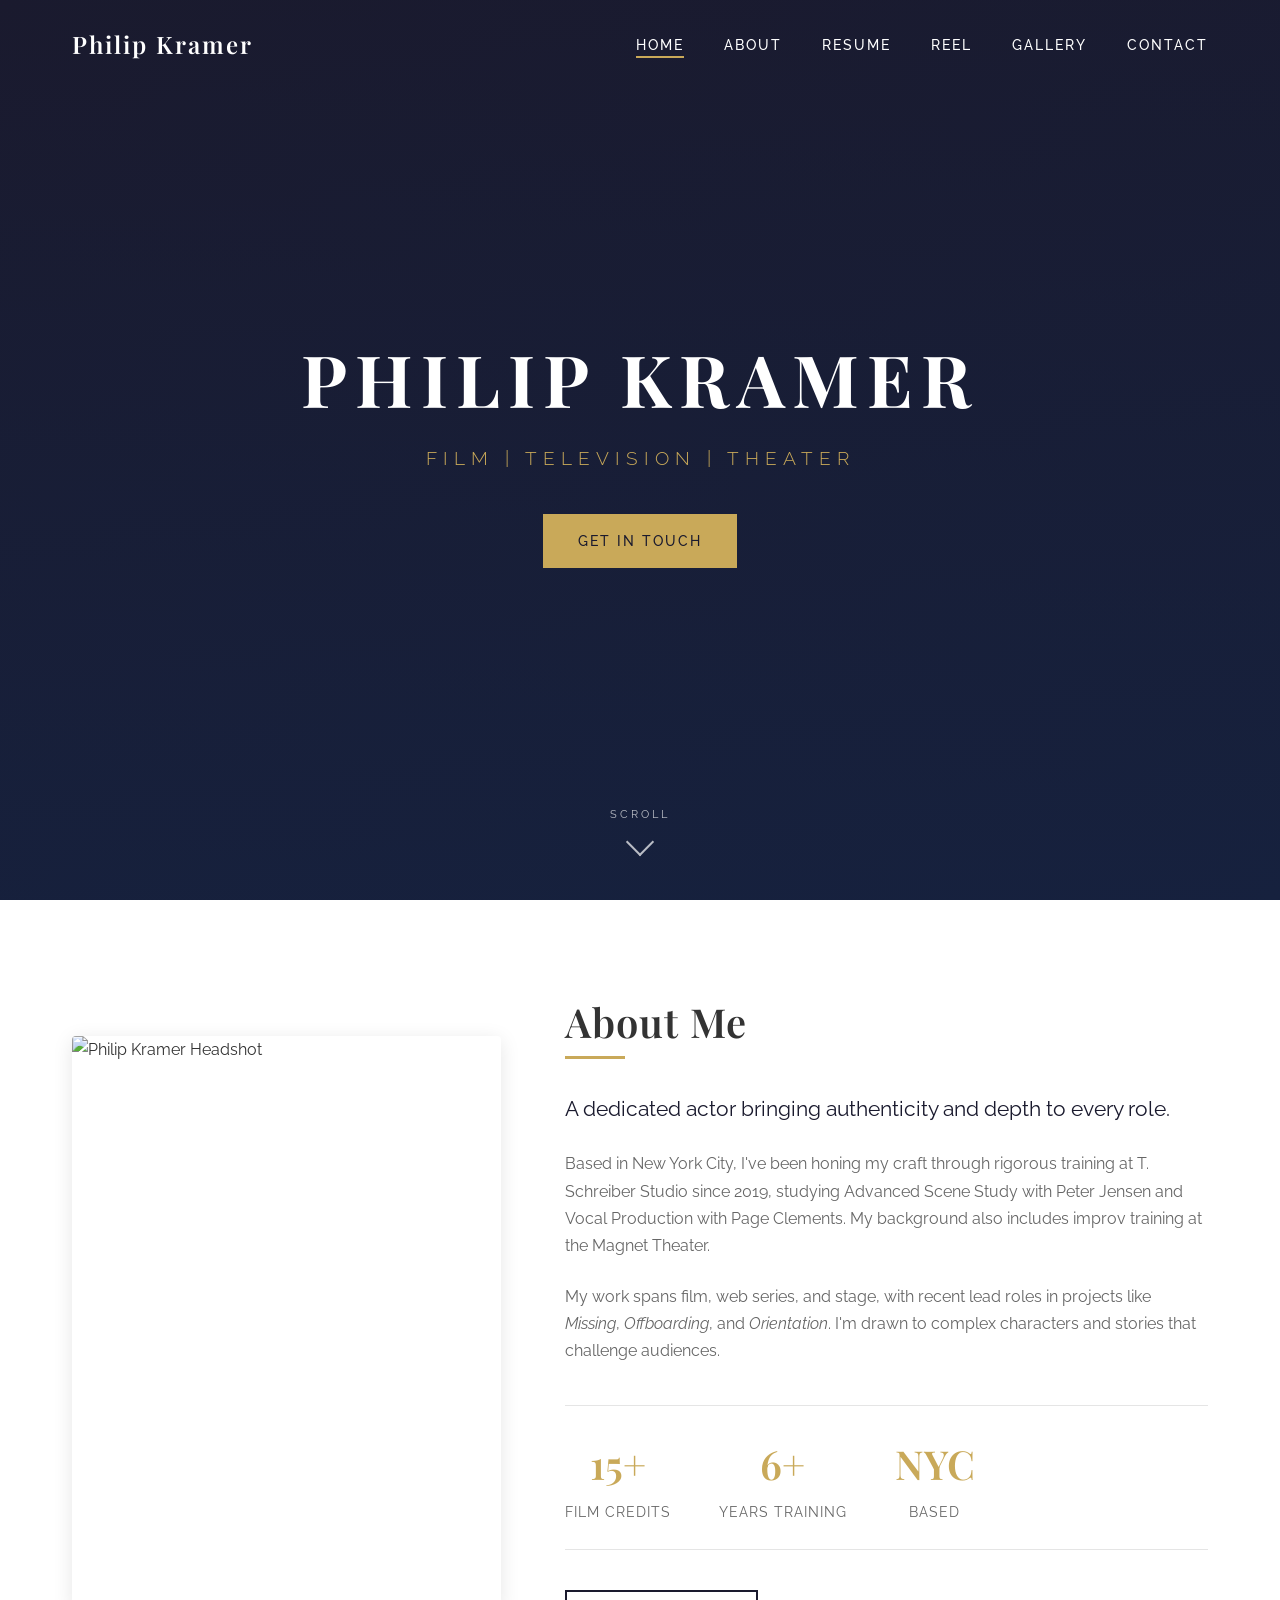
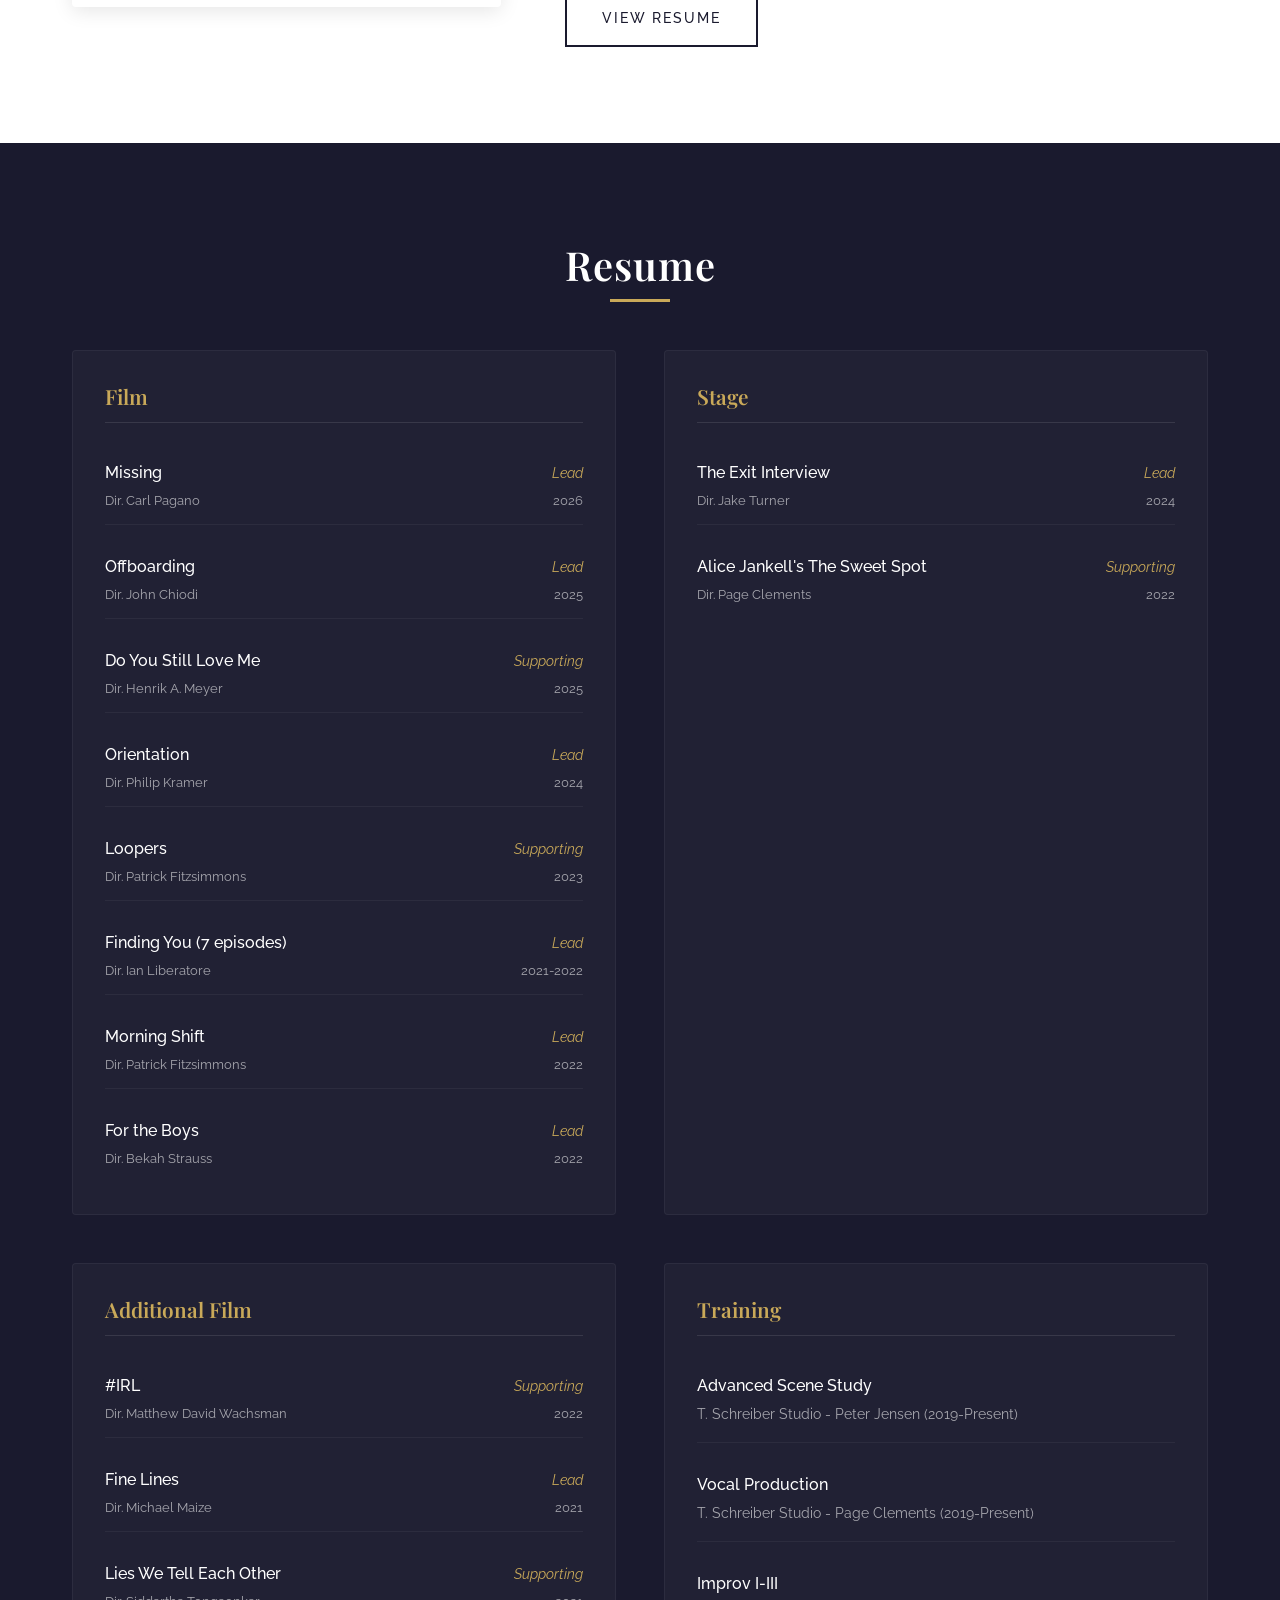
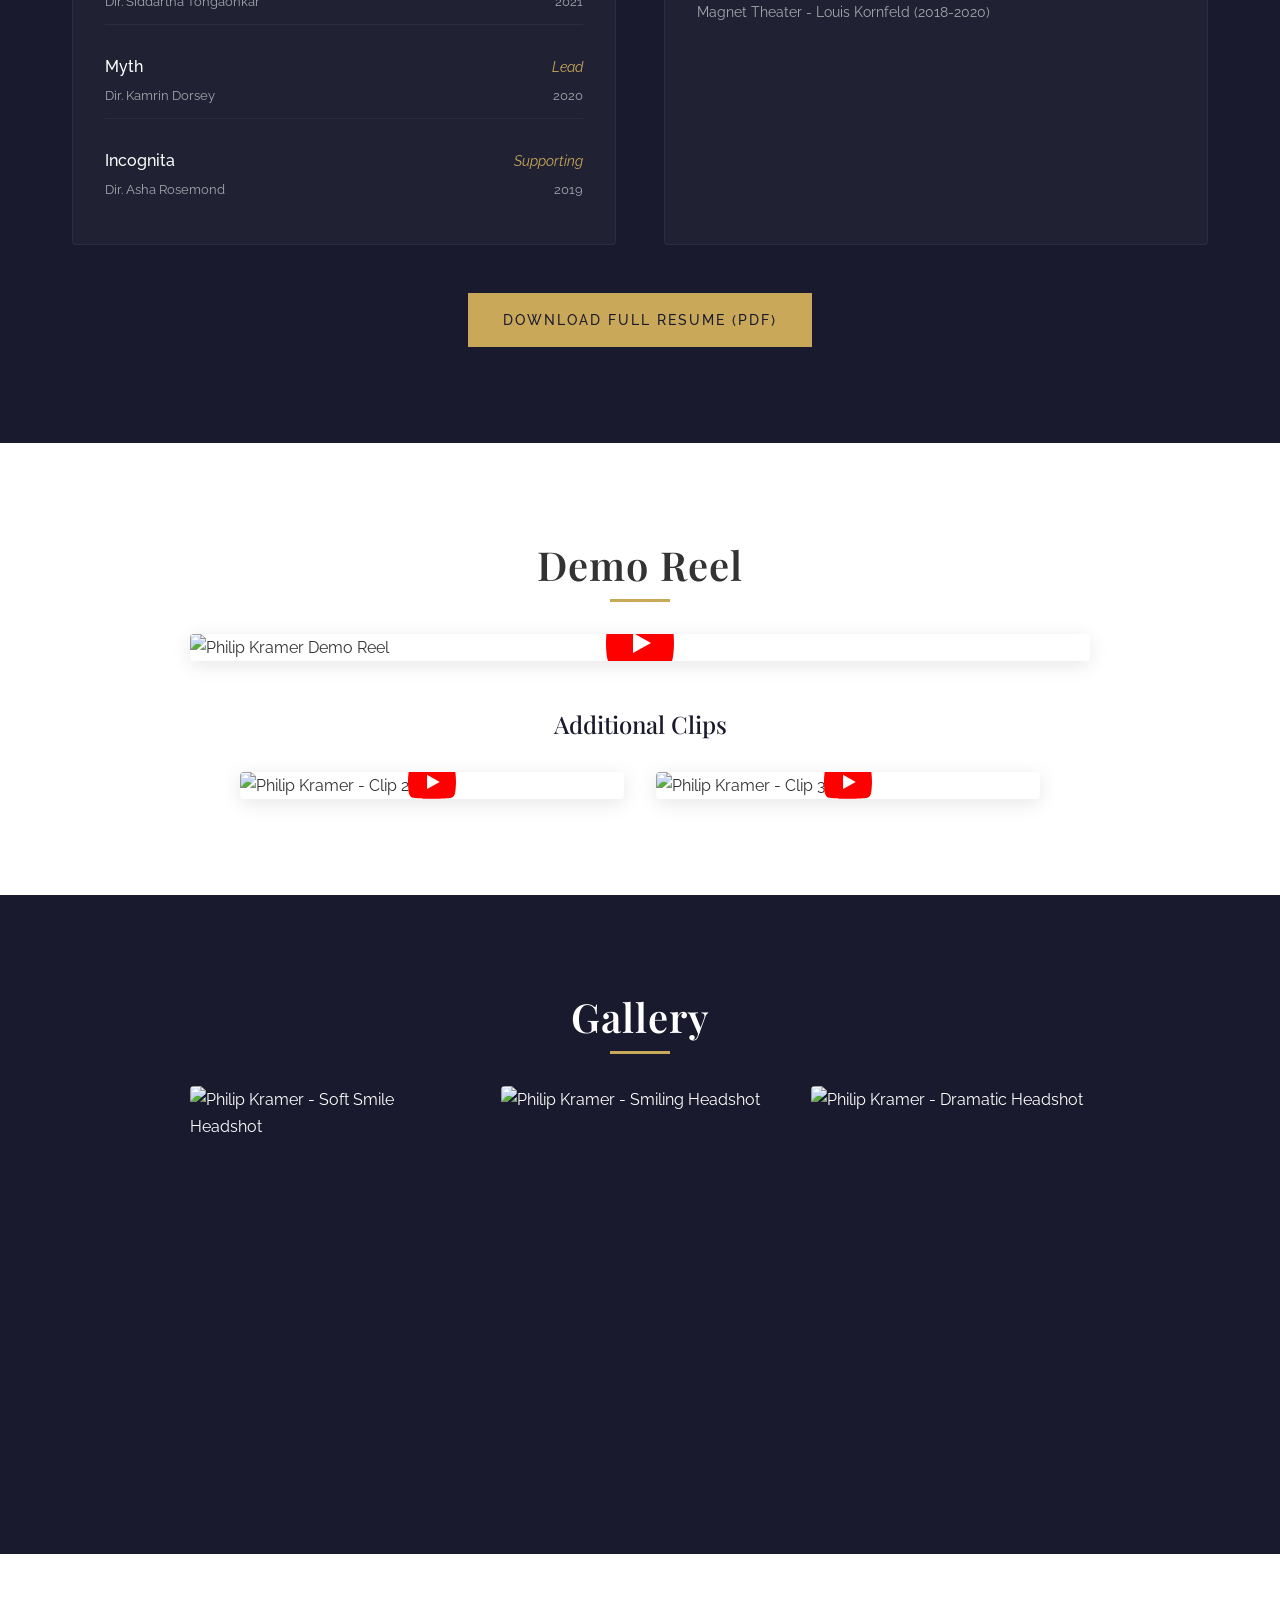
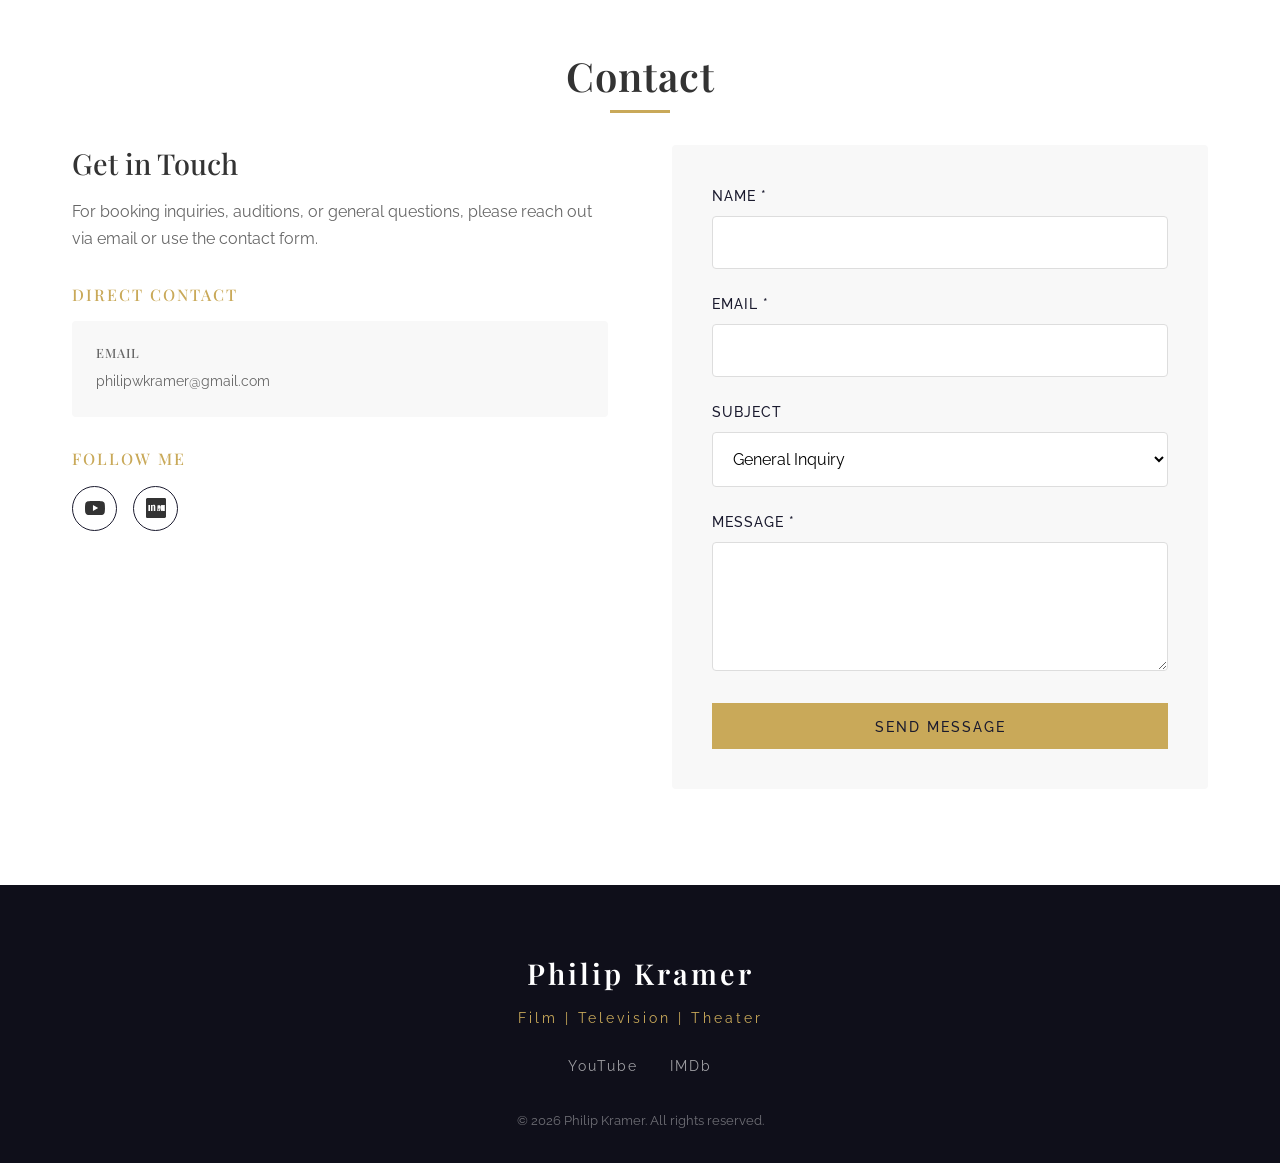
==== index.html @ 58c2b715 "fix: Replace YouTube iframes with clickable thumbnails YouTube embeds don't work when opening HTML f" ====
<!DOCTYPE html>
<html lang="en">
<head>
    <meta charset="UTF-8">
    <meta name="viewport" content="width=device-width, initial-scale=1.0">
    <meta name="description" content="Philip Kramer - NYC-based actor working in film, television, and theater">
    <title>Philip Kramer | Actor</title>
    <link rel="stylesheet" href="css/styles.css">
    <link rel="preconnect" href="https://fonts.googleapis.com">
    <link rel="preconnect" href="https://fonts.gstatic.com" crossorigin>
    <link href="https://fonts.googleapis.com/css2?family=Playfair+Display:wght@400;500;600;700&family=Raleway:wght@300;400;500;600&display=swap" rel="stylesheet">
</head>
<body>
    <!-- Navigation -->
    <nav class="navbar" id="navbar">
        <div class="nav-container">
            <a href="#home" class="nav-logo">Philip Kramer</a>
            <button class="nav-toggle" id="nav-toggle" aria-label="Toggle navigation">
                <span class="hamburger"></span>
            </button>
            <ul class="nav-menu" id="nav-menu">
                <li class="nav-item"><a href="#home" class="nav-link">Home</a></li>
                <li class="nav-item"><a href="#about" class="nav-link">About</a></li>
                <li class="nav-item"><a href="#resume" class="nav-link">Resume</a></li>
                <li class="nav-item"><a href="#reel" class="nav-link">Reel</a></li>
                <li class="nav-item"><a href="#gallery" class="nav-link">Gallery</a></li>
                <li class="nav-item"><a href="#contact" class="nav-link">Contact</a></li>
            </ul>
        </div>
    </nav>

    <!-- Hero Section -->
    <section id="home" class="hero">
        <div class="hero-overlay"></div>
        <div class="hero-content">
            <h1 class="hero-title">Philip Kramer</h1>
            <p class="hero-subtitle">Film | Television | Theater</p>
            <a href="#contact" class="btn btn-primary">Get in Touch</a>
        </div>
        <div class="scroll-indicator">
            <span>Scroll</span>
            <div class="scroll-arrow"></div>
        </div>
    </section>

    <!-- About Section -->
    <section id="about" class="about section">
        <div class="container">
            <div class="about-content">
                <div class="about-image">
                    <img src="images/headshot-primary.jpg" alt="Philip Kramer Headshot" class="headshot-img">
                </div>
                <div class="about-text">
                    <h2 class="section-title">About Me</h2>
                    <div class="title-underline"></div>
                    <p class="lead">A dedicated actor bringing authenticity and depth to every role.</p>
                    <p>Based in New York City, I've been honing my craft through rigorous training at T. Schreiber Studio since 2019, studying Advanced Scene Study with Peter Jensen and Vocal Production with Page Clements. My background also includes improv training at the Magnet Theater.</p>
                    <p>My work spans film, web series, and stage, with recent lead roles in projects like <em>Missing</em>, <em>Offboarding</em>, and <em>Orientation</em>. I'm drawn to complex characters and stories that challenge audiences.</p>
                    <div class="about-stats">
                        <div class="stat">
                            <span class="stat-number">15+</span>
                            <span class="stat-label">Film Credits</span>
                        </div>
                        <div class="stat">
                            <span class="stat-number">6+</span>
                            <span class="stat-label">Years Training</span>
                        </div>
                        <div class="stat">
                            <span class="stat-number">NYC</span>
                            <span class="stat-label">Based</span>
                        </div>
                    </div>
                    <a href="#resume" class="btn btn-secondary">View Resume</a>
                </div>
            </div>
        </div>
    </section>

    <!-- Resume Section -->
    <section id="resume" class="resume section section-dark">
        <div class="container">
            <h2 class="section-title text-center">Resume</h2>
            <div class="title-underline center"></div>

            <div class="resume-grid">
                <!-- Film Credits -->
                <div class="resume-category">
                    <h3 class="category-title">Film</h3>
                    <div class="credits-list">
                        <div class="credit-item">
                            <div class="credit-main">
                                <span class="credit-title">Missing</span>
                                <span class="credit-role">Lead</span>
                            </div>
                            <div class="credit-details">
                                <span class="credit-director">Dir. Carl Pagano</span>
                                <span class="credit-production">2026</span>
                            </div>
                        </div>
                        <div class="credit-item">
                            <div class="credit-main">
                                <span class="credit-title">Offboarding</span>
                                <span class="credit-role">Lead</span>
                            </div>
                            <div class="credit-details">
                                <span class="credit-director">Dir. John Chiodi</span>
                                <span class="credit-production">2025</span>
                            </div>
                        </div>
                        <div class="credit-item">
                            <div class="credit-main">
                                <span class="credit-title">Do You Still Love Me</span>
                                <span class="credit-role">Supporting</span>
                            </div>
                            <div class="credit-details">
                                <span class="credit-director">Dir. Henrik A. Meyer</span>
                                <span class="credit-production">2025</span>
                            </div>
                        </div>
                        <div class="credit-item">
                            <div class="credit-main">
                                <span class="credit-title">Orientation</span>
                                <span class="credit-role">Lead</span>
                            </div>
                            <div class="credit-details">
                                <span class="credit-director">Dir. Philip Kramer</span>
                                <span class="credit-production">2024</span>
                            </div>
                        </div>
                        <div class="credit-item">
                            <div class="credit-main">
                                <span class="credit-title">Loopers</span>
                                <span class="credit-role">Supporting</span>
                            </div>
                            <div class="credit-details">
                                <span class="credit-director">Dir. Patrick Fitzsimmons</span>
                                <span class="credit-production">2023</span>
                            </div>
                        </div>
                        <div class="credit-item">
                            <div class="credit-main">
                                <span class="credit-title">Finding You (7 episodes)</span>
                                <span class="credit-role">Lead</span>
                            </div>
                            <div class="credit-details">
                                <span class="credit-director">Dir. Ian Liberatore</span>
                                <span class="credit-production">2021-2022</span>
                            </div>
                        </div>
                        <div class="credit-item">
                            <div class="credit-main">
                                <span class="credit-title">Morning Shift</span>
                                <span class="credit-role">Lead</span>
                            </div>
                            <div class="credit-details">
                                <span class="credit-director">Dir. Patrick Fitzsimmons</span>
                                <span class="credit-production">2022</span>
                            </div>
                        </div>
                        <div class="credit-item">
                            <div class="credit-main">
                                <span class="credit-title">For the Boys</span>
                                <span class="credit-role">Lead</span>
                            </div>
                            <div class="credit-details">
                                <span class="credit-director">Dir. Bekah Strauss</span>
                                <span class="credit-production">2022</span>
                            </div>
                        </div>
                    </div>
                </div>

                <!-- Stage Credits -->
                <div class="resume-category">
                    <h3 class="category-title">Stage</h3>
                    <div class="credits-list">
                        <div class="credit-item">
                            <div class="credit-main">
                                <span class="credit-title">The Exit Interview</span>
                                <span class="credit-role">Lead</span>
                            </div>
                            <div class="credit-details">
                                <span class="credit-director">Dir. Jake Turner</span>
                                <span class="credit-production">2024</span>
                            </div>
                        </div>
                        <div class="credit-item">
                            <div class="credit-main">
                                <span class="credit-title">Alice Jankell's The Sweet Spot</span>
                                <span class="credit-role">Supporting</span>
                            </div>
                            <div class="credit-details">
                                <span class="credit-director">Dir. Page Clements</span>
                                <span class="credit-production">2022</span>
                            </div>
                        </div>
                    </div>
                </div>

                <!-- Additional Film Credits -->
                <div class="resume-category">
                    <h3 class="category-title">Additional Film</h3>
                    <div class="credits-list">
                        <div class="credit-item">
                            <div class="credit-main">
                                <span class="credit-title">#IRL</span>
                                <span class="credit-role">Supporting</span>
                            </div>
                            <div class="credit-details">
                                <span class="credit-director">Dir. Matthew David Wachsman</span>
                                <span class="credit-production">2022</span>
                            </div>
                        </div>
                        <div class="credit-item">
                            <div class="credit-main">
                                <span class="credit-title">Fine Lines</span>
                                <span class="credit-role">Lead</span>
                            </div>
                            <div class="credit-details">
                                <span class="credit-director">Dir. Michael Maize</span>
                                <span class="credit-production">2021</span>
                            </div>
                        </div>
                        <div class="credit-item">
                            <div class="credit-main">
                                <span class="credit-title">Lies We Tell Each Other</span>
                                <span class="credit-role">Supporting</span>
                            </div>
                            <div class="credit-details">
                                <span class="credit-director">Dir. Siddartha Tongaonkar</span>
                                <span class="credit-production">2021</span>
                            </div>
                        </div>
                        <div class="credit-item">
                            <div class="credit-main">
                                <span class="credit-title">Myth</span>
                                <span class="credit-role">Lead</span>
                            </div>
                            <div class="credit-details">
                                <span class="credit-director">Dir. Kamrin Dorsey</span>
                                <span class="credit-production">2020</span>
                            </div>
                        </div>
                        <div class="credit-item">
                            <div class="credit-main">
                                <span class="credit-title">Incognita</span>
                                <span class="credit-role">Supporting</span>
                            </div>
                            <div class="credit-details">
                                <span class="credit-director">Dir. Asha Rosemond</span>
                                <span class="credit-production">2019</span>
                            </div>
                        </div>
                    </div>
                </div>

                <!-- Training -->
                <div class="resume-category">
                    <h3 class="category-title">Training</h3>
                    <div class="credits-list training-list">
                        <div class="credit-item">
                            <div class="credit-main">
                                <span class="credit-title">Advanced Scene Study</span>
                                <span class="credit-role">T. Schreiber Studio - Peter Jensen (2019-Present)</span>
                            </div>
                        </div>
                        <div class="credit-item">
                            <div class="credit-main">
                                <span class="credit-title">Vocal Production</span>
                                <span class="credit-role">T. Schreiber Studio - Page Clements (2019-Present)</span>
                            </div>
                        </div>
                        <div class="credit-item">
                            <div class="credit-main">
                                <span class="credit-title">Improv I-III</span>
                                <span class="credit-role">Magnet Theater - Louis Kornfeld (2018-2020)</span>
                            </div>
                        </div>
                    </div>
                </div>
            </div>

            <div class="resume-download">
                <a href="#" class="btn btn-primary">Download Full Resume (PDF)</a>
            </div>
        </div>
    </section>

    <!-- Demo Reel Section -->
    <section id="reel" class="reel section">
        <div class="container">
            <h2 class="section-title text-center">Demo Reel</h2>
            <div class="title-underline center"></div>

            <div class="reel-container">
                <a href="https://www.youtube.com/watch?v=mgJpOWT5vLQ" target="_blank" class="video-thumbnail-link">
                    <div class="video-thumbnail">
                        <img src="https://img.youtube.com/vi/mgJpOWT5vLQ/maxresdefault.jpg" alt="Philip Kramer Demo Reel">
                        <div class="play-button-overlay">
                            <svg viewBox="0 0 68 48" width="68" height="48">
                                <path class="play-bg" d="M66.52,7.74c-0.78-2.93-2.49-5.41-5.42-6.19C55.79,.13,34,0,34,0S12.21,.13,6.9,1.55 C3.97,2.33,2.27,4.81,1.48,7.74C0.06,13.05,0,24,0,24s0.06,10.95,1.48,16.26c0.78,2.93,2.49,5.41,5.42,6.19 C12.21,47.87,34,48,34,48s21.79-0.13,27.1-1.55c2.93-0.78,4.64-3.26,5.42-6.19C67.94,34.95,68,24,68,24S67.94,13.05,66.52,7.74z" fill="#f00"></path>
                                <path d="M 45,24 27,14 27,34" fill="#fff"></path>
                            </svg>
                        </div>
                    </div>
                </a>
            </div>

            <div class="additional-reels">
                <h3>Additional Clips</h3>
                <div class="clips-grid">
                    <div class="clip-card">
                        <a href="https://www.youtube.com/watch?v=fMWf0MxRZk8" target="_blank" class="video-thumbnail-link">
                            <div class="video-thumbnail-small">
                                <img src="https://img.youtube.com/vi/fMWf0MxRZk8/hqdefault.jpg" alt="Philip Kramer - Clip 2">
                                <div class="play-button-overlay small">
                                    <svg viewBox="0 0 68 48" width="48" height="34">
                                        <path class="play-bg" d="M66.52,7.74c-0.78-2.93-2.49-5.41-5.42-6.19C55.79,.13,34,0,34,0S12.21,.13,6.9,1.55 C3.97,2.33,2.27,4.81,1.48,7.74C0.06,13.05,0,24,0,24s0.06,10.95,1.48,16.26c0.78,2.93,2.49,5.41,5.42,6.19 C12.21,47.87,34,48,34,48s21.79-0.13,27.1-1.55c2.93-0.78,4.64-3.26,5.42-6.19C67.94,34.95,68,24,68,24S67.94,13.05,66.52,7.74z" fill="#f00"></path>
                                        <path d="M 45,24 27,14 27,34" fill="#fff"></path>
                                    </svg>
                                </div>
                            </div>
                        </a>
                    </div>
                    <div class="clip-card">
                        <a href="https://www.youtube.com/watch?v=Ke3KEyxDOPQ" target="_blank" class="video-thumbnail-link">
                            <div class="video-thumbnail-small">
                                <img src="https://img.youtube.com/vi/Ke3KEyxDOPQ/hqdefault.jpg" alt="Philip Kramer - Clip 3">
                                <div class="play-button-overlay small">
                                    <svg viewBox="0 0 68 48" width="48" height="34">
                                        <path class="play-bg" d="M66.52,7.74c-0.78-2.93-2.49-5.41-5.42-6.19C55.79,.13,34,0,34,0S12.21,.13,6.9,1.55 C3.97,2.33,2.27,4.81,1.48,7.74C0.06,13.05,0,24,0,24s0.06,10.95,1.48,16.26c0.78,2.93,2.49,5.41,5.42,6.19 C12.21,47.87,34,48,34,48s21.79-0.13,27.1-1.55c2.93-0.78,4.64-3.26,5.42-6.19C67.94,34.95,68,24,68,24S67.94,13.05,66.52,7.74z" fill="#f00"></path>
                                        <path d="M 45,24 27,14 27,34" fill="#fff"></path>
                                    </svg>
                                </div>
                            </div>
                        </a>
                    </div>
                </div>
            </div>
        </div>
    </section>

    <!-- Gallery Section -->
    <section id="gallery" class="gallery section section-dark">
        <div class="container">
            <h2 class="section-title text-center">Gallery</h2>
            <div class="title-underline center"></div>

            <div class="gallery-grid headshots-only">
                <div class="gallery-item" data-category="headshots">
                    <img src="images/headshot-primary.jpg" alt="Philip Kramer - Soft Smile Headshot" class="gallery-img">
                </div>
                <div class="gallery-item" data-category="headshots">
                    <img src="images/headshot-smile.jpg" alt="Philip Kramer - Smiling Headshot" class="gallery-img">
                </div>
                <div class="gallery-item" data-category="headshots">
                    <img src="images/headshot-serious.jpg" alt="Philip Kramer - Dramatic Headshot" class="gallery-img">
                </div>
            </div>
        </div>
    </section>

    <!-- Contact Section -->
    <section id="contact" class="contact section">
        <div class="container">
            <h2 class="section-title text-center">Contact</h2>
            <div class="title-underline center"></div>

            <div class="contact-content">
                <div class="contact-info">
                    <h3>Get in Touch</h3>
                    <p>For booking inquiries, auditions, or general questions, please reach out via email or use the contact form.</p>

                    <div class="representation">
                        <h4>Direct Contact</h4>
                        <div class="rep-card">
                            <h5>Email</h5>
                            <p class="rep-contact"><a href="mailto:philipwkramer@gmail.com">philipwkramer@gmail.com</a></p>
                        </div>
                    </div>

                    <div class="social-links">
                        <h4>Follow Me</h4>
                        <div class="social-icons">
                            <a href="https://www.youtube.com/@pwkramernyc" target="_blank" class="social-icon" aria-label="YouTube">
                                <svg viewBox="0 0 24 24" fill="currentColor">
                                    <path d="M23.498 6.186a3.016 3.016 0 0 0-2.122-2.136C19.505 3.545 12 3.545 12 3.545s-7.505 0-9.377.505A3.017 3.017 0 0 0 .502 6.186C0 8.07 0 12 0 12s0 3.93.502 5.814a3.016 3.016 0 0 0 2.122 2.136c1.871.505 9.376.505 9.376.505s7.505 0 9.377-.505a3.015 3.015 0 0 0 2.122-2.136C24 15.93 24 12 24 12s0-3.93-.502-5.814zM9.545 15.568V8.432L15.818 12l-6.273 3.568z"/>
                                </svg>
                            </a>
                            <a href="https://www.imdb.com/name/nm8063861/" target="_blank" class="social-icon" aria-label="IMDb">
                                <svg viewBox="0 0 24 24" fill="currentColor">
                                    <path d="M14.31 9.588v.005c-.077-.048-.227-.07-.42-.07v4.815c.27 0 .44-.06.5-.165.062-.104.095-.405.095-.907v-2.666c0-.397-.015-.645-.053-.747a.312.312 0 00-.122-.265zM22.416 0H1.62C.742.06.06.744 0 1.596V22.38c.06.874.742 1.556 1.62 1.62h20.796c.9-.06 1.56-.744 1.62-1.62V1.62C24 .72 23.295.06 22.416 0zM4.792 15.626H2.887V8.26h1.905v7.366zm6.326-.003H9.31v-3.704c0-.9.015-1.453.043-1.66a2.17 2.17 0 00-.122-.746c-.105-.21-.296-.3-.573-.3-.329 0-.555.122-.678.364-.124.243-.185.75-.185 1.52v4.526H5.96V8.26h1.797v.858c.27-.31.53-.535.78-.67.253-.137.564-.205.934-.205.405 0 .74.09 1 .27.265.18.45.406.558.678.107.273.16.798.16 1.575v4.857h.001zm6.008-2.835c0 .685-.02 1.17-.062 1.453-.04.284-.14.54-.296.77-.154.227-.375.404-.66.528-.284.123-.605.186-.965.186-.36 0-.66-.046-.905-.137-.246-.09-.454-.227-.628-.405a1.16 1.16 0 01-.287-.466c-.067-.18-.107-.494-.12-.944l-.01-.823V11.22c0-.727.057-1.24.172-1.545.114-.304.35-.565.707-.782.36-.218.793-.327 1.297-.327.467 0 .86.085 1.18.253.32.17.548.39.684.663.136.272.213.574.232.904.02.33.028.926.028 1.788v.78h-2.77v1.4c0 .464.02.747.063.848a.3.3 0 00.295.187c.18 0 .29-.06.337-.18.046-.12.07-.4.07-.84v-.8h2.005v.348h-.003zm5.404 2.835h-2.16v-.637c-.21.252-.432.44-.663.563a1.413 1.413 0 01-.684.185c-.286 0-.56-.105-.81-.314-.252-.21-.39-.523-.39-.938V9.897c0-.58.128-.995.385-1.246.257-.252.565-.378.92-.378.324 0 .598.065.823.197.224.132.438.355.642.667V8.26h1.936v7.363z"/>
                                </svg>
                            </a>
                        </div>
                    </div>
                </div>

                <div class="contact-form-wrapper">
                    <form class="contact-form" id="contact-form">
                        <div class="form-group">
                            <label for="name">Name *</label>
                            <input type="text" id="name" name="name" required>
                        </div>
                        <div class="form-group">
                            <label for="email">Email *</label>
                            <input type="email" id="email" name="email" required>
                        </div>
                        <div class="form-group">
                            <label for="subject">Subject</label>
                            <select id="subject" name="subject">
                                <option value="general">General Inquiry</option>
                                <option value="booking">Booking Request</option>
                                <option value="audition">Audition</option>
                                <option value="press">Press/Media</option>
                                <option value="other">Other</option>
                            </select>
                        </div>
                        <div class="form-group">
                            <label for="message">Message *</label>
                            <textarea id="message" name="message" rows="5" required></textarea>
                        </div>
                        <button type="submit" class="btn btn-primary btn-full">Send Message</button>
                    </form>
                </div>
            </div>
        </div>
    </section>

    <!-- Footer -->
    <footer class="footer">
        <div class="container">
            <div class="footer-content">
                <p class="footer-logo">Philip Kramer</p>
                <p class="footer-tagline">Film | Television | Theater</p>
                <div class="footer-social">
                    <a href="https://www.youtube.com/@pwkramernyc" target="_blank" aria-label="YouTube">YouTube</a>
                    <a href="https://www.imdb.com/name/nm8063861/" target="_blank" aria-label="IMDb">IMDb</a>
                </div>
                <p class="footer-copyright">&copy; 2026 Philip Kramer. All rights reserved.</p>
            </div>
        </div>
    </footer>

    <!-- Lightbox for Gallery -->
    <div class="lightbox" id="lightbox">
        <button class="lightbox-close" aria-label="Close">&times;</button>
        <button class="lightbox-prev" aria-label="Previous">&lsaquo;</button>
        <button class="lightbox-next" aria-label="Next">&rsaquo;</button>
        <div class="lightbox-content">
            <img src="" alt="" class="lightbox-image">
        </div>
    </div>

    <script src="js/main.js"></script>
</body>
</html>
---- css/styles.css ----
/* ===== CSS VARIABLES ===== */
:root {
    --color-primary: #1a1a2e;
    --color-secondary: #16213e;
    --color-accent: #c9a959;
    --color-accent-dark: #a8893d;
    --color-text: #333;
    --color-text-light: #666;
    --color-text-white: #fff;
    --color-bg-light: #f8f8f8;
    --color-bg-dark: #0f0f1a;
    --font-heading: 'Playfair Display', Georgia, serif;
    --font-body: 'Raleway', 'Helvetica Neue', sans-serif;
    --transition: all 0.3s ease;
    --shadow: 0 4px 20px rgba(0, 0, 0, 0.1);
    --shadow-hover: 0 8px 30px rgba(0, 0, 0, 0.15);
}

/* ===== RESET & BASE ===== */
*, *::before, *::after {
    margin: 0;
    padding: 0;
    box-sizing: border-box;
}

html {
    scroll-behavior: smooth;
    font-size: 16px;
}

body {
    font-family: var(--font-body);
    font-weight: 400;
    line-height: 1.7;
    color: var(--color-text);
    background-color: var(--color-text-white);
    overflow-x: hidden;
}

h1, h2, h3, h4, h5, h6 {
    font-family: var(--font-heading);
    font-weight: 500;
    line-height: 1.3;
}

a {
    color: inherit;
    text-decoration: none;
    transition: var(--transition);
}

img {
    max-width: 100%;
    height: auto;
    display: block;
}

ul {
    list-style: none;
}

/* ===== UTILITIES ===== */
.container {
    width: 100%;
    max-width: 1200px;
    margin: 0 auto;
    padding: 0 2rem;
}

.section {
    padding: 6rem 0;
}

.section-dark {
    background-color: var(--color-primary);
    color: var(--color-text-white);
}

.section-title {
    font-size: 2.5rem;
    font-weight: 600;
    margin-bottom: 0.5rem;
    letter-spacing: 1px;
}

.text-center {
    text-align: center;
}

.title-underline {
    width: 60px;
    height: 3px;
    background: var(--color-accent);
    margin-bottom: 2rem;
}

.title-underline.center {
    margin-left: auto;
    margin-right: auto;
}

/* ===== BUTTONS ===== */
.btn {
    display: inline-block;
    padding: 0.9rem 2.2rem;
    font-family: var(--font-body);
    font-size: 0.9rem;
    font-weight: 500;
    text-transform: uppercase;
    letter-spacing: 2px;
    border: none;
    cursor: pointer;
    transition: var(--transition);
}

.btn-primary {
    background-color: var(--color-accent);
    color: var(--color-primary);
}

.btn-primary:hover {
    background-color: var(--color-accent-dark);
    transform: translateY(-2px);
    box-shadow: var(--shadow);
}

.btn-secondary {
    background-color: transparent;
    color: var(--color-primary);
    border: 2px solid var(--color-primary);
}

.btn-secondary:hover {
    background-color: var(--color-primary);
    color: var(--color-text-white);
}

.section-dark .btn-secondary {
    border-color: var(--color-accent);
    color: var(--color-accent);
}

.section-dark .btn-secondary:hover {
    background-color: var(--color-accent);
    color: var(--color-primary);
}

.btn-full {
    width: 100%;
}

/* ===== NAVIGATION ===== */
.navbar {
    position: fixed;
    top: 0;
    left: 0;
    width: 100%;
    z-index: 1000;
    padding: 1.5rem 0;
    transition: var(--transition);
}

.navbar.scrolled {
    background-color: rgba(26, 26, 46, 0.98);
    padding: 1rem 0;
    box-shadow: 0 2px 20px rgba(0, 0, 0, 0.2);
}

.nav-container {
    max-width: 1200px;
    margin: 0 auto;
    padding: 0 2rem;
    display: flex;
    justify-content: space-between;
    align-items: center;
}

.nav-logo {
    font-family: var(--font-heading);
    font-size: 1.5rem;
    font-weight: 600;
    color: var(--color-text-white);
    letter-spacing: 2px;
}

.nav-menu {
    display: flex;
    gap: 2.5rem;
}

.nav-link {
    color: var(--color-text-white);
    font-size: 0.85rem;
    font-weight: 500;
    text-transform: uppercase;
    letter-spacing: 2px;
    position: relative;
}

.nav-link::after {
    content: '';
    position: absolute;
    bottom: -5px;
    left: 0;
    width: 0;
    height: 2px;
    background-color: var(--color-accent);
    transition: var(--transition);
}

.nav-link:hover::after,
.nav-link.active::after {
    width: 100%;
}

.nav-toggle {
    display: none;
    flex-direction: column;
    justify-content: center;
    align-items: center;
    width: 30px;
    height: 30px;
    background: transparent;
    border: none;
    cursor: pointer;
}

.hamburger {
    position: relative;
    width: 25px;
    height: 2px;
    background-color: var(--color-text-white);
    transition: var(--transition);
}

.hamburger::before,
.hamburger::after {
    content: '';
    position: absolute;
    width: 25px;
    height: 2px;
    background-color: var(--color-text-white);
    transition: var(--transition);
}

.hamburger::before {
    top: -8px;
}

.hamburger::after {
    top: 8px;
}

.nav-toggle.active .hamburger {
    background-color: transparent;
}

.nav-toggle.active .hamburger::before {
    top: 0;
    transform: rotate(45deg);
}

.nav-toggle.active .hamburger::after {
    top: 0;
    transform: rotate(-45deg);
}

/* ===== HERO SECTION ===== */
.hero {
    position: relative;
    height: 100vh;
    min-height: 600px;
    display: flex;
    align-items: center;
    justify-content: center;
    text-align: center;
    background: linear-gradient(135deg, var(--color-primary) 0%, var(--color-secondary) 100%);
    background-size: cover;
    background-position: center;
    background-attachment: fixed;
}

.hero-overlay {
    position: absolute;
    inset: 0;
    background: linear-gradient(
        to bottom,
        rgba(26, 26, 46, 0.7) 0%,
        rgba(22, 33, 62, 0.8) 100%
    );
}

.hero-content {
    position: relative;
    z-index: 1;
    padding: 0 2rem;
}

.hero-title {
    font-size: 4.5rem;
    font-weight: 700;
    color: var(--color-text-white);
    margin-bottom: 1rem;
    letter-spacing: 8px;
    text-transform: uppercase;
    animation: fadeInUp 1s ease forwards;
}

.hero-subtitle {
    font-size: 1.2rem;
    font-weight: 300;
    color: var(--color-accent);
    letter-spacing: 6px;
    text-transform: uppercase;
    margin-bottom: 2.5rem;
    animation: fadeInUp 1s ease 0.3s forwards;
    opacity: 0;
}

.hero .btn {
    animation: fadeInUp 1s ease 0.6s forwards;
    opacity: 0;
}

.scroll-indicator {
    position: absolute;
    bottom: 3rem;
    left: 50%;
    transform: translateX(-50%);
    text-align: center;
    color: var(--color-text-white);
    opacity: 0.7;
    animation: bounce 2s infinite;
}

.scroll-indicator span {
    display: block;
    font-size: 0.7rem;
    text-transform: uppercase;
    letter-spacing: 3px;
    margin-bottom: 0.5rem;
}

.scroll-arrow {
    width: 20px;
    height: 20px;
    border-right: 2px solid var(--color-text-white);
    border-bottom: 2px solid var(--color-text-white);
    transform: rotate(45deg);
    margin: 0 auto;
}

@keyframes fadeInUp {
    from {
        opacity: 0;
        transform: translateY(30px);
    }
    to {
        opacity: 1;
        transform: translateY(0);
    }
}

@keyframes bounce {
    0%, 20%, 50%, 80%, 100% {
        transform: translateX(-50%) translateY(0);
    }
    40% {
        transform: translateX(-50%) translateY(-10px);
    }
    60% {
        transform: translateX(-50%) translateY(-5px);
    }
}

/* ===== ABOUT SECTION ===== */
.about-content {
    display: grid;
    grid-template-columns: 1fr 1.5fr;
    gap: 4rem;
    align-items: center;
}

.about-image {
    position: relative;
}

.image-placeholder {
    background: linear-gradient(135deg, var(--color-primary) 0%, var(--color-secondary) 100%);
    display: flex;
    align-items: center;
    justify-content: center;
    color: var(--color-text-white);
    font-size: 1.2rem;
    font-weight: 300;
    letter-spacing: 2px;
}

.image-placeholder.headshot {
    aspect-ratio: 3/4;
    border-radius: 4px;
    box-shadow: var(--shadow);
}

.headshot-img {
    width: 100%;
    aspect-ratio: 3/4;
    object-fit: cover;
    border-radius: 4px;
    box-shadow: var(--shadow);
}

.about-text .lead {
    font-size: 1.3rem;
    font-weight: 400;
    color: var(--color-primary);
    margin-bottom: 1.5rem;
}

.about-text p {
    margin-bottom: 1.5rem;
    color: var(--color-text-light);
}

.about-stats {
    display: flex;
    gap: 3rem;
    margin: 2.5rem 0;
    padding: 1.5rem 0;
    border-top: 1px solid rgba(0, 0, 0, 0.1);
    border-bottom: 1px solid rgba(0, 0, 0, 0.1);
}

.stat {
    text-align: center;
}

.stat-number {
    display: block;
    font-family: var(--font-heading);
    font-size: 2.5rem;
    font-weight: 600;
    color: var(--color-accent);
}

.stat-label {
    font-size: 0.85rem;
    text-transform: uppercase;
    letter-spacing: 1px;
    color: var(--color-text-light);
}

/* ===== RESUME SECTION ===== */
.resume-grid {
    display: grid;
    grid-template-columns: repeat(2, 1fr);
    gap: 3rem;
    margin-top: 3rem;
}

.resume-category {
    background: rgba(255, 255, 255, 0.03);
    padding: 2rem;
    border-radius: 4px;
    border: 1px solid rgba(255, 255, 255, 0.05);
}

.category-title {
    font-size: 1.3rem;
    font-weight: 600;
    color: var(--color-accent);
    margin-bottom: 1.5rem;
    padding-bottom: 0.75rem;
    border-bottom: 1px solid rgba(255, 255, 255, 0.1);
}

.credits-list {
    display: flex;
    flex-direction: column;
    gap: 1rem;
}

.credit-item {
    padding: 0.75rem 0;
    border-bottom: 1px solid rgba(255, 255, 255, 0.05);
}

.credit-item:last-child {
    border-bottom: none;
}

.credit-main {
    display: flex;
    justify-content: space-between;
    align-items: baseline;
    margin-bottom: 0.25rem;
}

.credit-title {
    font-weight: 500;
    font-size: 1rem;
}

.credit-role {
    font-size: 0.85rem;
    color: var(--color-accent);
    font-style: italic;
}

.credit-details {
    display: flex;
    justify-content: space-between;
    font-size: 0.8rem;
    color: rgba(255, 255, 255, 0.6);
}

.training-list .credit-main {
    flex-direction: column;
    gap: 0.25rem;
}

.training-list .credit-role {
    color: rgba(255, 255, 255, 0.6);
    font-style: normal;
    font-size: 0.85rem;
}

.resume-download {
    text-align: center;
    margin-top: 3rem;
}

/* ===== REEL SECTION ===== */
.reel-container {
    max-width: 900px;
    margin: 0 auto 3rem;
}

.video-wrapper {
    position: relative;
    padding-bottom: 56.25%;
    height: 0;
    overflow: hidden;
    border-radius: 4px;
    box-shadow: var(--shadow);
}

.video-wrapper iframe {
    position: absolute;
    top: 0;
    left: 0;
    width: 100%;
    height: 100%;
    border: none;
}

.video-wrapper-small {
    position: relative;
    padding-bottom: 56.25%;
    height: 0;
    overflow: hidden;
    border-radius: 4px;
    box-shadow: var(--shadow);
}

.video-wrapper-small iframe {
    position: absolute;
    top: 0;
    left: 0;
    width: 100%;
    height: 100%;
    border: none;
}

/* Video Thumbnails with Play Button */
.video-thumbnail-link {
    display: block;
    text-decoration: none;
}

.video-thumbnail {
    position: relative;
    width: 100%;
    border-radius: 4px;
    overflow: hidden;
    box-shadow: var(--shadow);
    cursor: pointer;
}

.video-thumbnail img {
    width: 100%;
    height: auto;
    display: block;
    transition: transform 0.3s ease;
}

.video-thumbnail:hover img {
    transform: scale(1.02);
}

.play-button-overlay {
    position: absolute;
    top: 50%;
    left: 50%;
    transform: translate(-50%, -50%);
    transition: opacity 0.3s ease;
}

.play-button-overlay .play-bg {
    transition: fill 0.3s ease;
}

.video-thumbnail:hover .play-button-overlay .play-bg {
    fill: #cc0000;
}

.video-thumbnail-small {
    position: relative;
    width: 100%;
    border-radius: 4px;
    overflow: hidden;
    box-shadow: var(--shadow);
    cursor: pointer;
}

.video-thumbnail-small img {
    width: 100%;
    height: auto;
    display: block;
    transition: transform 0.3s ease;
}

.video-thumbnail-small:hover img {
    transform: scale(1.02);
}

.video-thumbnail-small:hover .play-button-overlay .play-bg {
    fill: #cc0000;
}

.video-placeholder {
    position: absolute;
    inset: 0;
    background: linear-gradient(135deg, var(--color-primary) 0%, var(--color-secondary) 100%);
    display: flex;
    flex-direction: column;
    align-items: center;
    justify-content: center;
    color: var(--color-text-white);
}

.play-button {
    width: 80px;
    height: 80px;
    background: var(--color-accent);
    border-radius: 50%;
    display: flex;
    align-items: center;
    justify-content: center;
    cursor: pointer;
    transition: var(--transition);
    margin-bottom: 1rem;
}

.play-button svg {
    width: 30px;
    height: 30px;
    color: var(--color-primary);
    margin-left: 5px;
}

.play-button:hover {
    transform: scale(1.1);
    box-shadow: 0 0 30px rgba(201, 169, 89, 0.5);
}

.video-placeholder span {
    font-size: 1.2rem;
    letter-spacing: 2px;
}

.video-note {
    font-size: 0.85rem;
    opacity: 0.7;
    margin-top: 0.5rem;
}

.additional-reels h3 {
    font-size: 1.5rem;
    text-align: center;
    margin-bottom: 2rem;
    color: var(--color-primary);
}

.clips-grid {
    display: grid;
    grid-template-columns: repeat(2, 1fr);
    gap: 2rem;
    max-width: 800px;
    margin: 0 auto;
}

.clip-card {
    cursor: pointer;
    transition: var(--transition);
}

.clip-card:hover {
    transform: translateY(-5px);
}

.clip-thumbnail {
    position: relative;
    aspect-ratio: 16/9;
    background: linear-gradient(135deg, var(--color-primary) 0%, var(--color-secondary) 100%);
    border-radius: 4px;
    display: flex;
    flex-direction: column;
    align-items: center;
    justify-content: center;
    color: var(--color-text-white);
    overflow: hidden;
    margin-bottom: 0.75rem;
}

.play-button-small {
    width: 50px;
    height: 50px;
    background: rgba(201, 169, 89, 0.9);
    border-radius: 50%;
    display: flex;
    align-items: center;
    justify-content: center;
    margin-bottom: 0.5rem;
}

.play-button-small svg {
    width: 20px;
    height: 20px;
    color: var(--color-primary);
    margin-left: 3px;
}

.clip-thumbnail span {
    font-size: 0.9rem;
}

.clip-title {
    font-size: 0.9rem;
    color: var(--color-text-light);
    text-align: center;
}

/* ===== GALLERY SECTION ===== */
.gallery-filter {
    display: flex;
    justify-content: center;
    gap: 1rem;
    margin-bottom: 3rem;
    flex-wrap: wrap;
}

.filter-btn {
    padding: 0.6rem 1.5rem;
    background: transparent;
    border: 1px solid rgba(255, 255, 255, 0.3);
    color: var(--color-text-white);
    font-family: var(--font-body);
    font-size: 0.85rem;
    text-transform: uppercase;
    letter-spacing: 1px;
    cursor: pointer;
    transition: var(--transition);
    border-radius: 2px;
}

.filter-btn:hover,
.filter-btn.active {
    background: var(--color-accent);
    border-color: var(--color-accent);
    color: var(--color-primary);
}

.gallery-grid {
    display: grid;
    grid-template-columns: repeat(4, 1fr);
    gap: 1rem;
}

.gallery-item {
    cursor: pointer;
    overflow: hidden;
    border-radius: 4px;
    transition: var(--transition);
}

.gallery-item:hover {
    transform: scale(1.02);
}

.gallery-item:hover .gallery-img {
    transform: scale(1.1);
}

.gallery-img {
    aspect-ratio: 3/4;
    width: 100%;
    object-fit: cover;
    transition: var(--transition);
}

.gallery-grid.headshots-only {
    display: grid;
    grid-template-columns: repeat(3, 1fr);
    gap: 2rem;
    max-width: 900px;
    margin: 0 auto;
}

.gallery-grid.headshots-only .gallery-item {
    aspect-ratio: 3/4;
}

.gallery-item.hidden {
    display: none;
}

/* ===== CONTACT SECTION ===== */
.contact-content {
    display: grid;
    grid-template-columns: 1fr 1fr;
    gap: 4rem;
    margin-top: 2rem;
}

.contact-info h3 {
    font-size: 1.8rem;
    margin-bottom: 1rem;
}

.contact-info > p {
    color: var(--color-text-light);
    margin-bottom: 2rem;
}

.representation {
    margin-bottom: 2rem;
}

.representation h4,
.social-links h4 {
    font-size: 1rem;
    text-transform: uppercase;
    letter-spacing: 2px;
    margin-bottom: 1rem;
    color: var(--color-accent);
}

.rep-card {
    background: var(--color-bg-light);
    padding: 1.5rem;
    border-radius: 4px;
    margin-bottom: 1rem;
}

.rep-card h5 {
    font-size: 0.8rem;
    text-transform: uppercase;
    letter-spacing: 1px;
    color: var(--color-text-light);
    margin-bottom: 0.5rem;
}

.rep-name {
    font-weight: 600;
    color: var(--color-primary);
}

.rep-agency {
    color: var(--color-text-light);
    font-size: 0.9rem;
}

.rep-contact {
    font-size: 0.85rem;
    color: var(--color-text-light);
}

.social-icons {
    display: flex;
    gap: 1rem;
}

.social-icon {
    width: 45px;
    height: 45px;
    border: 1px solid var(--color-primary);
    border-radius: 50%;
    display: flex;
    align-items: center;
    justify-content: center;
    transition: var(--transition);
}

.social-icon svg {
    width: 20px;
    height: 20px;
}

.social-icon:hover {
    background: var(--color-accent);
    border-color: var(--color-accent);
    transform: translateY(-3px);
}

.contact-form-wrapper {
    background: var(--color-bg-light);
    padding: 2.5rem;
    border-radius: 4px;
}

.form-group {
    margin-bottom: 1.5rem;
}

.form-group label {
    display: block;
    font-size: 0.85rem;
    font-weight: 500;
    text-transform: uppercase;
    letter-spacing: 1px;
    margin-bottom: 0.5rem;
    color: var(--color-primary);
}

.form-group input,
.form-group select,
.form-group textarea {
    width: 100%;
    padding: 1rem;
    border: 1px solid #ddd;
    border-radius: 4px;
    font-family: var(--font-body);
    font-size: 1rem;
    transition: var(--transition);
    background: var(--color-text-white);
}

.form-group input:focus,
.form-group select:focus,
.form-group textarea:focus {
    outline: none;
    border-color: var(--color-accent);
    box-shadow: 0 0 0 3px rgba(201, 169, 89, 0.1);
}

.form-group textarea {
    resize: vertical;
    min-height: 120px;
}

/* ===== FOOTER ===== */
.footer {
    background: var(--color-bg-dark);
    color: var(--color-text-white);
    padding: 4rem 0 2rem;
    text-align: center;
}

.footer-logo {
    font-family: var(--font-heading);
    font-size: 1.8rem;
    font-weight: 600;
    letter-spacing: 3px;
    margin-bottom: 0.5rem;
}

.footer-tagline {
    font-size: 0.9rem;
    color: var(--color-accent);
    letter-spacing: 3px;
    margin-bottom: 1.5rem;
}

.footer-social {
    display: flex;
    justify-content: center;
    gap: 2rem;
    margin-bottom: 2rem;
}

.footer-social a {
    color: rgba(255, 255, 255, 0.6);
    font-size: 0.85rem;
    letter-spacing: 2px;
    transition: var(--transition);
}

.footer-social a:hover {
    color: var(--color-accent);
}

.footer-copyright {
    font-size: 0.8rem;
    color: rgba(255, 255, 255, 0.4);
}

/* ===== LIGHTBOX ===== */
.lightbox {
    position: fixed;
    inset: 0;
    background: rgba(0, 0, 0, 0.95);
    z-index: 2000;
    display: flex;
    align-items: center;
    justify-content: center;
    opacity: 0;
    visibility: hidden;
    transition: var(--transition);
}

.lightbox.active {
    opacity: 1;
    visibility: visible;
}

.lightbox-close,
.lightbox-prev,
.lightbox-next {
    position: absolute;
    background: transparent;
    border: none;
    color: var(--color-text-white);
    font-size: 2rem;
    cursor: pointer;
    padding: 1rem;
    transition: var(--transition);
    z-index: 10;
}

.lightbox-close {
    top: 1rem;
    right: 1rem;
    font-size: 2.5rem;
}

.lightbox-prev {
    left: 1rem;
    top: 50%;
    transform: translateY(-50%);
    font-size: 3rem;
}

.lightbox-next {
    right: 1rem;
    top: 50%;
    transform: translateY(-50%);
    font-size: 3rem;
}

.lightbox-close:hover,
.lightbox-prev:hover,
.lightbox-next:hover {
    color: var(--color-accent);
}

.lightbox-content {
    max-width: 90vw;
    max-height: 90vh;
}

.lightbox-image {
    max-width: 100%;
    max-height: 90vh;
    background: linear-gradient(135deg, var(--color-primary) 0%, var(--color-secondary) 100%);
    display: flex;
    align-items: center;
    justify-content: center;
    color: var(--color-text-white);
    padding: 3rem;
    font-size: 1.5rem;
}

/* ===== RESPONSIVE DESIGN ===== */
@media (max-width: 1024px) {
    .resume-grid {
        grid-template-columns: 1fr;
    }

    .gallery-grid {
        grid-template-columns: repeat(3, 1fr);
    }

    .clips-grid {
        grid-template-columns: repeat(2, 1fr);
    }
}

@media (max-width: 768px) {
    .nav-menu {
        position: fixed;
        top: 0;
        right: -100%;
        width: 100%;
        height: 100vh;
        background: var(--color-primary);
        flex-direction: column;
        align-items: center;
        justify-content: center;
        gap: 2rem;
        transition: var(--transition);
    }

    .nav-menu.active {
        right: 0;
    }

    .nav-toggle {
        display: flex;
        z-index: 1001;
    }

    .hero-title {
        font-size: 2.8rem;
        letter-spacing: 4px;
    }

    .hero-subtitle {
        font-size: 1rem;
        letter-spacing: 4px;
    }

    .about-content {
        grid-template-columns: 1fr;
        gap: 2rem;
    }

    .about-image {
        max-width: 350px;
        margin: 0 auto;
    }

    .about-stats {
        justify-content: space-around;
    }

    .contact-content {
        grid-template-columns: 1fr;
        gap: 3rem;
    }

    .gallery-grid {
        grid-template-columns: repeat(2, 1fr);
    }

    .clips-grid {
        grid-template-columns: 1fr;
        max-width: 400px;
        margin: 0 auto;
    }

    .section {
        padding: 4rem 0;
    }

    .section-title {
        font-size: 2rem;
    }
}

@media (max-width: 480px) {
    .hero-title {
        font-size: 2rem;
        letter-spacing: 3px;
    }

    .hero-subtitle {
        font-size: 0.85rem;
        letter-spacing: 3px;
    }

    .about-stats {
        flex-direction: column;
        gap: 1.5rem;
    }

    .gallery-filter {
        flex-direction: column;
        align-items: center;
    }

    .filter-btn {
        width: 100%;
        max-width: 200px;
    }

    .stat-number {
        font-size: 2rem;
    }

    .rep-card {
        padding: 1rem;
    }

    .contact-form-wrapper {
        padding: 1.5rem;
    }
}

/* ===== ANIMATIONS ===== */
.fade-in {
    opacity: 0;
    transform: translateY(20px);
    transition: opacity 0.6s ease, transform 0.6s ease;
}

.fade-in.visible {
    opacity: 1;
    transform: translateY(0);
}

/* ===== SELECTION ===== */
::selection {
    background: var(--color-accent);
    color: var(--color-primary);
}

/* ===== SCROLLBAR ===== */
::-webkit-scrollbar {
    width: 10px;
}

::-webkit-scrollbar-track {
    background: var(--color-bg-dark);
}

::-webkit-scrollbar-thumb {
    background: var(--color-accent);
    border-radius: 5px;
}

::-webkit-scrollbar-thumb:hover {
    background: var(--color-accent-dark);
}
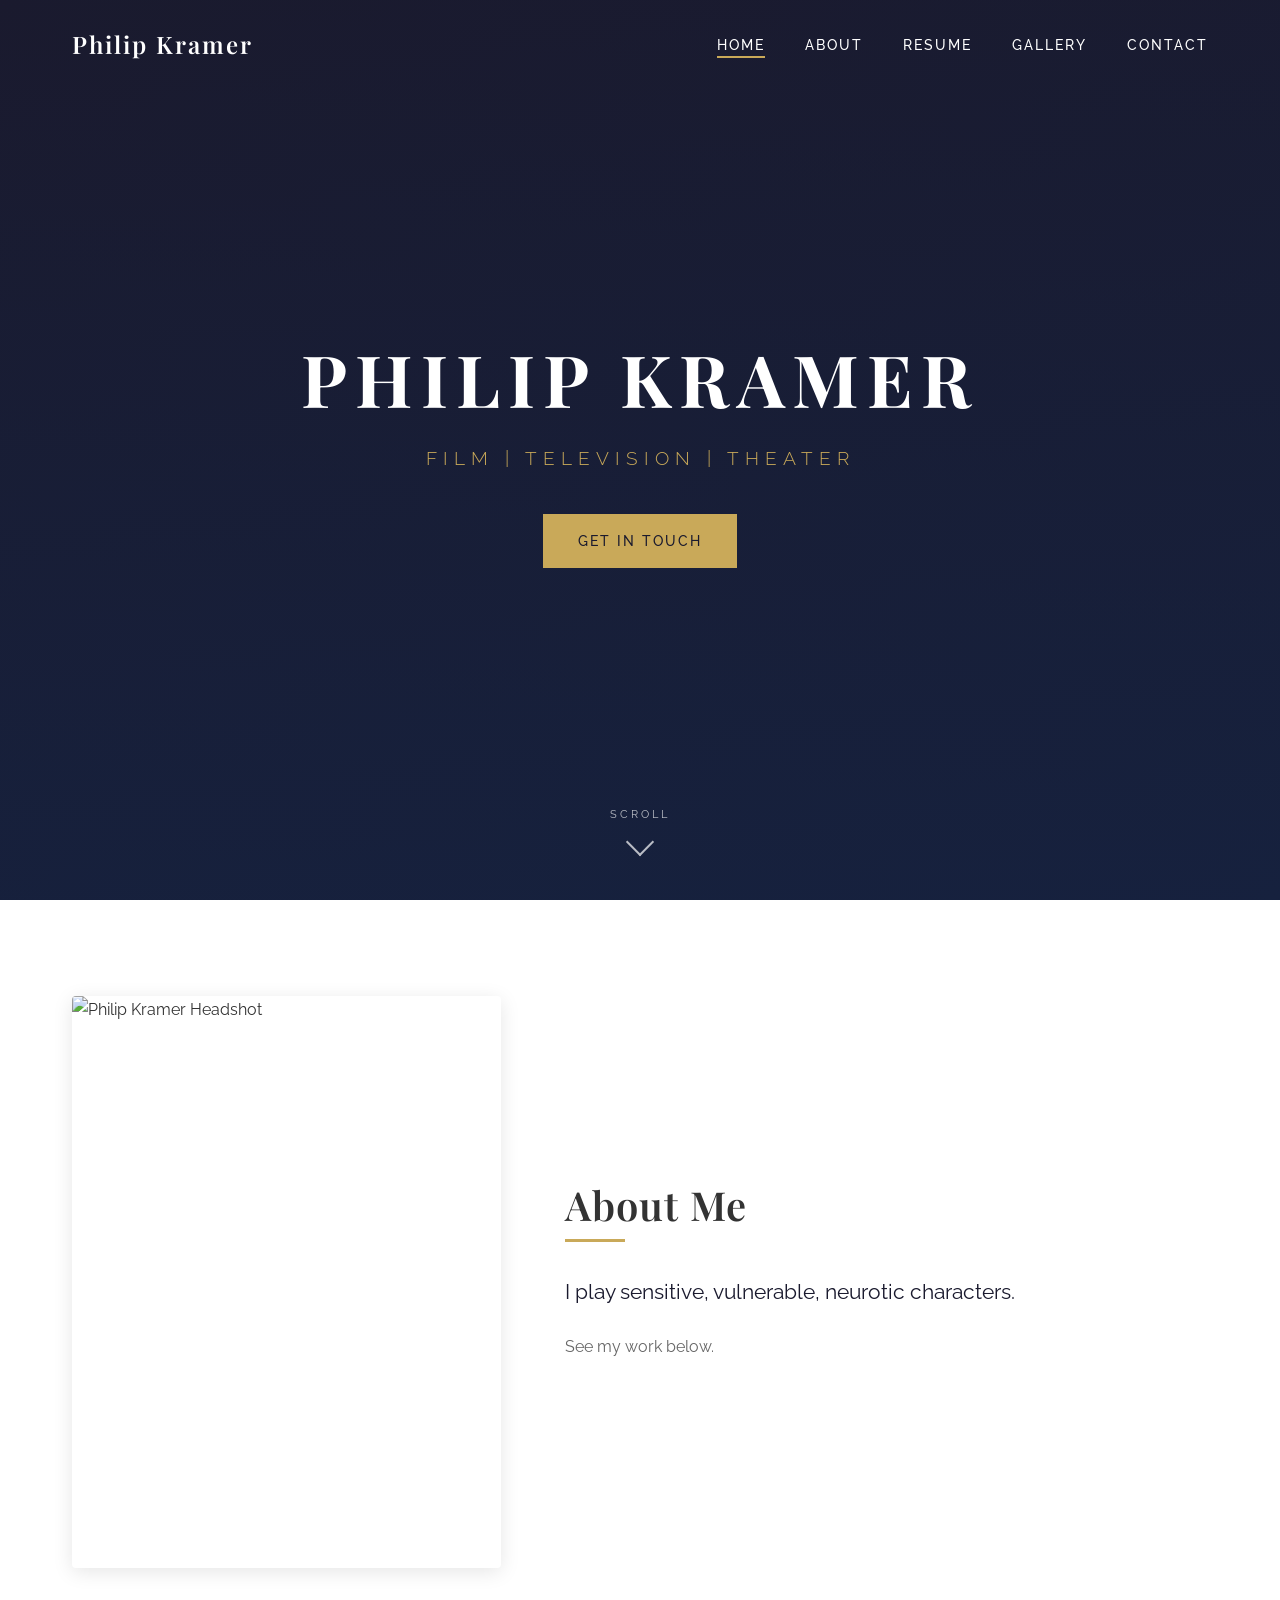
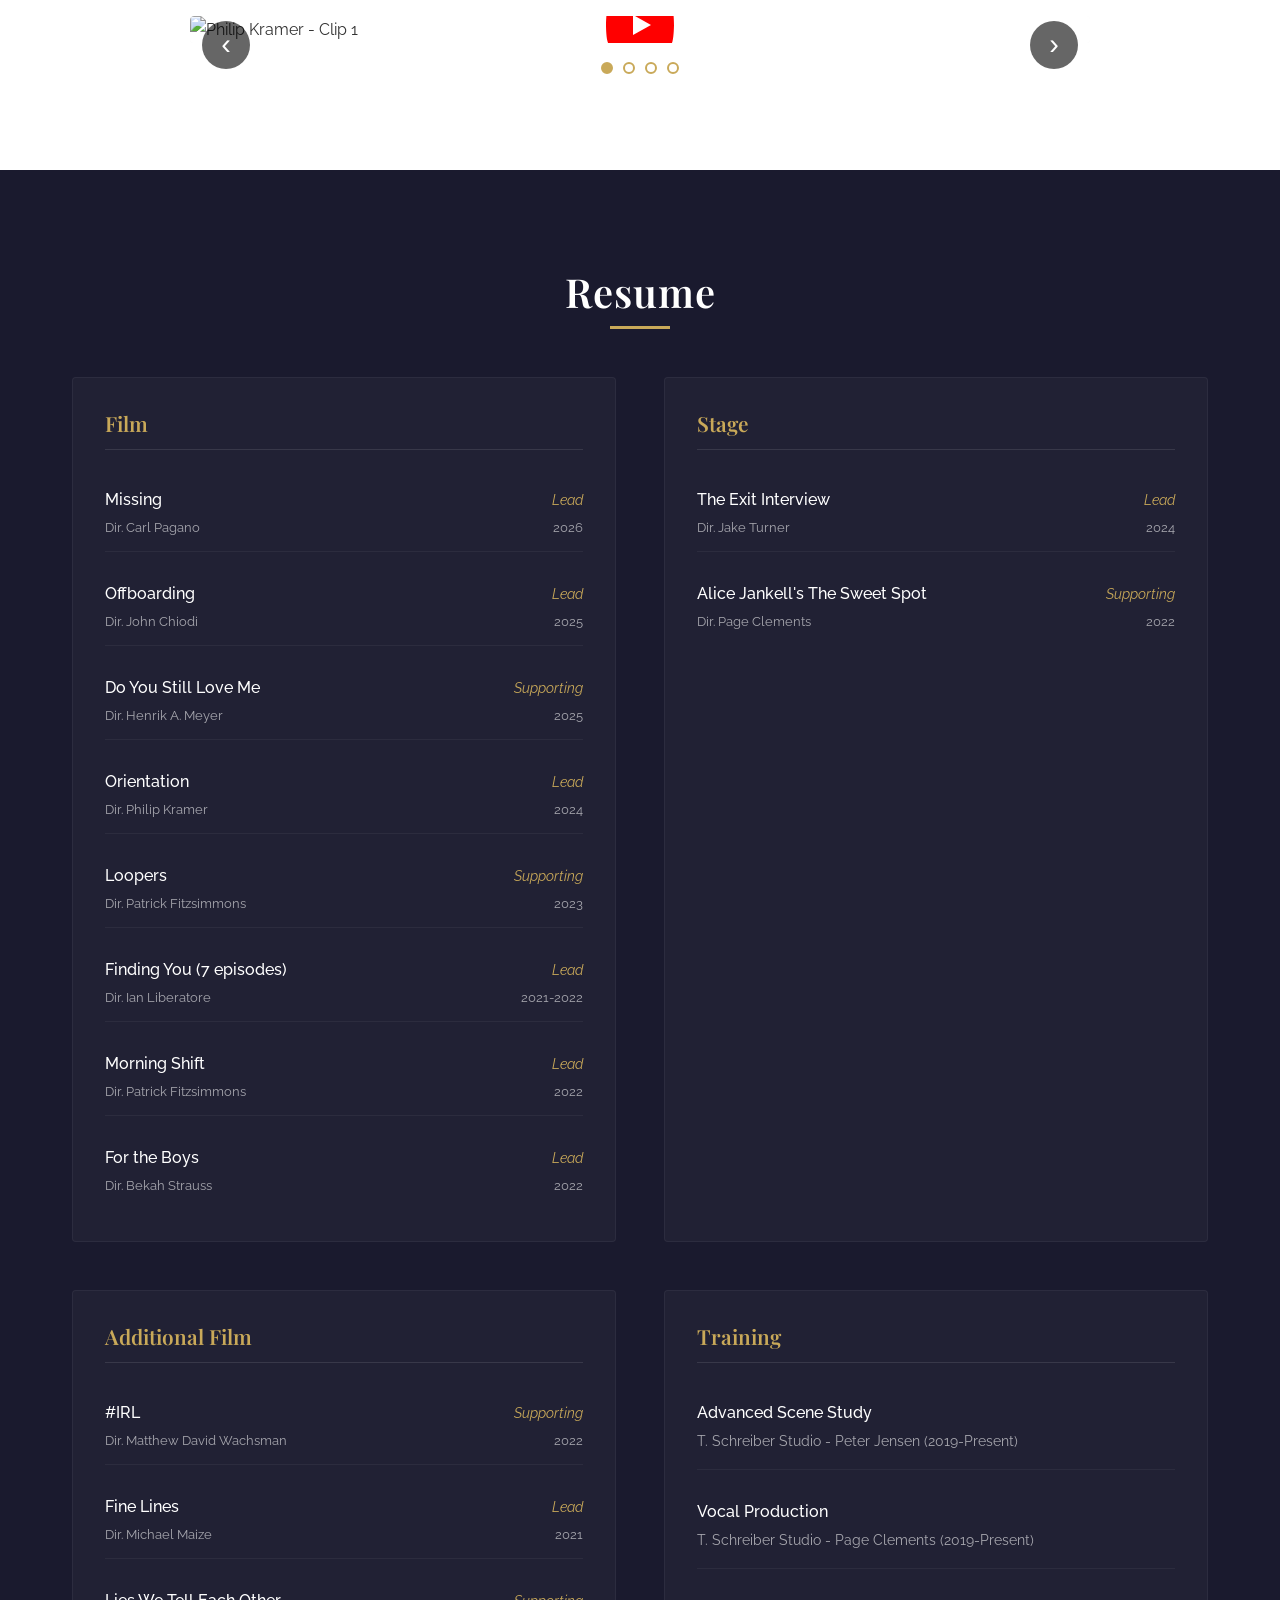
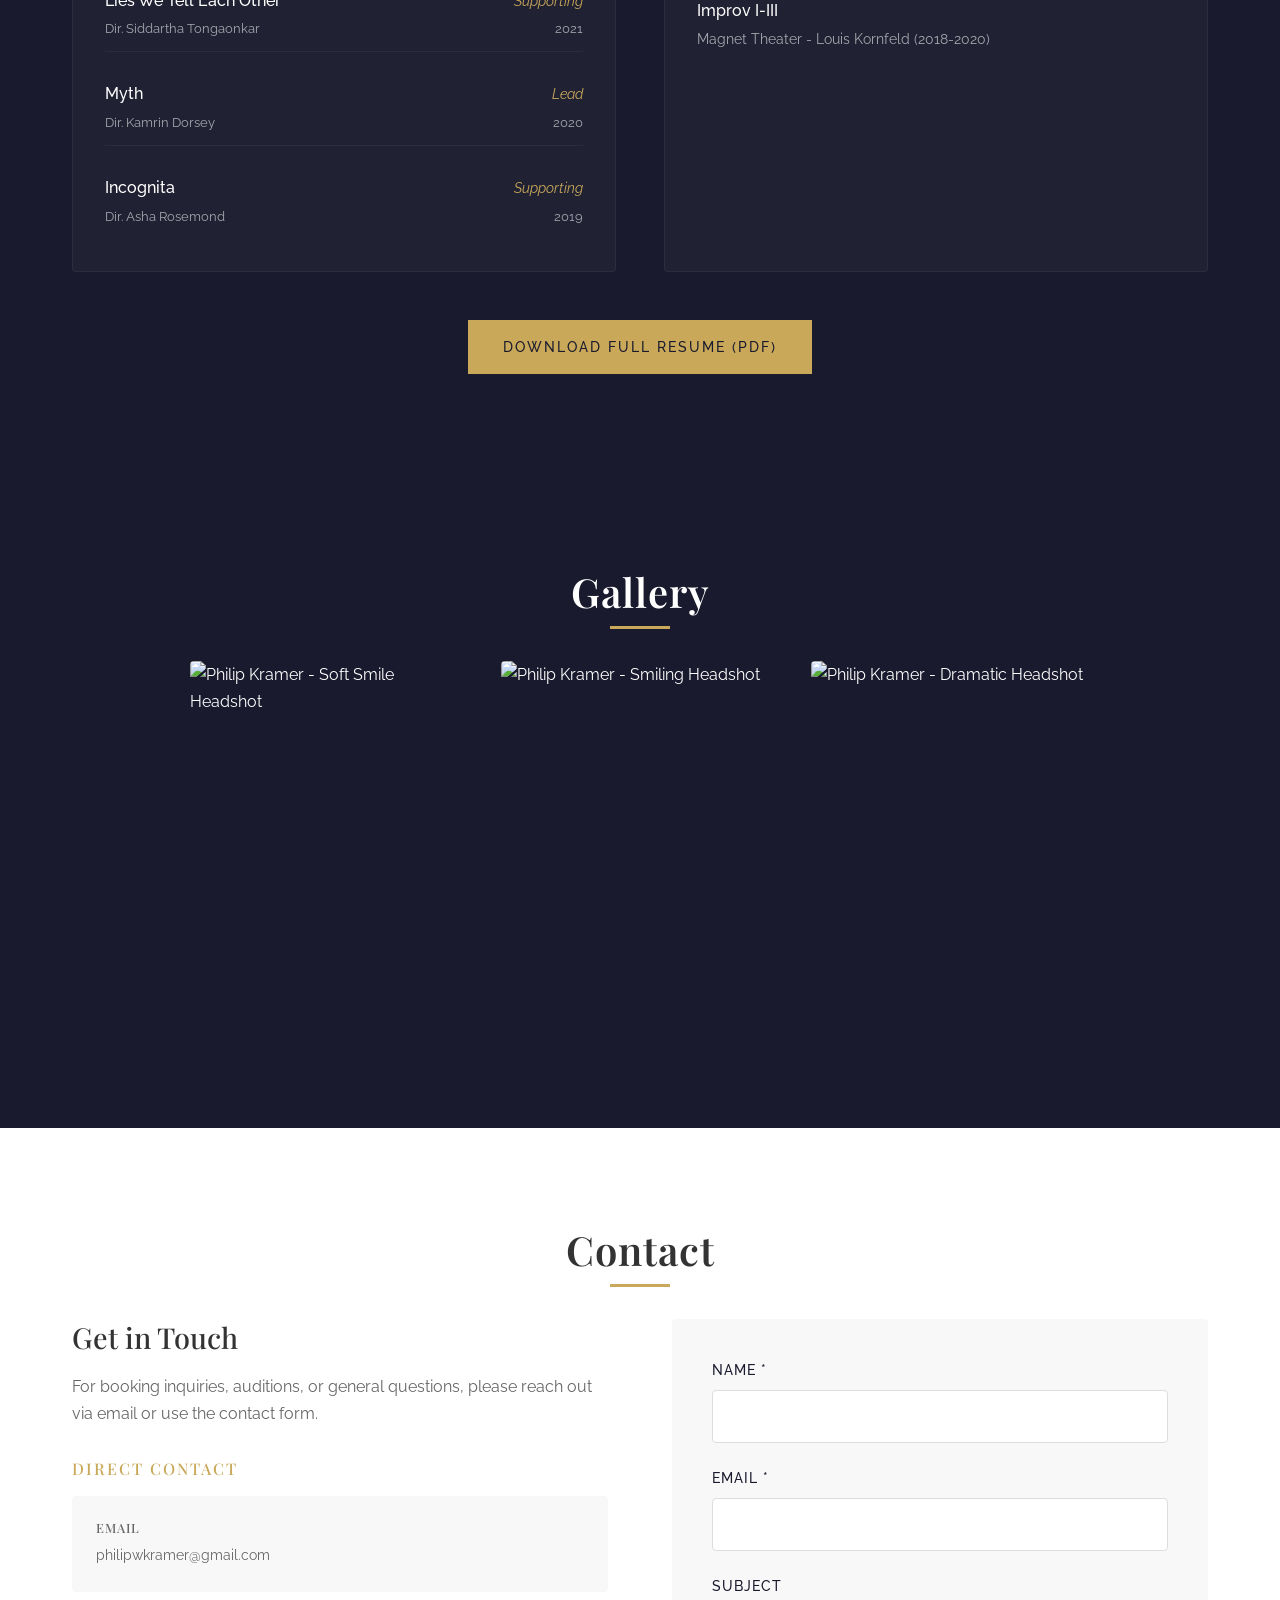
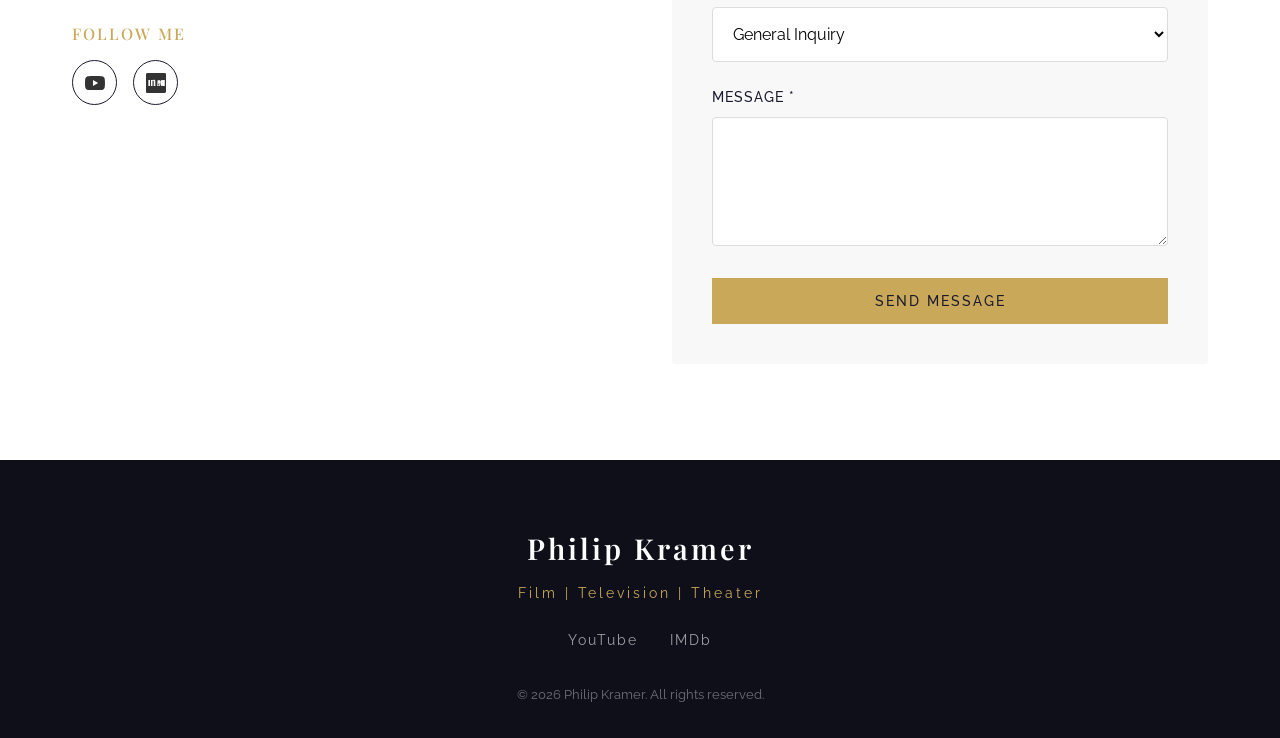
==== commit 7c8bb1a2: "feat: Redesign About section with video carousel, remove Demo Reel section - Change About header to " ====
--- a/index.html
+++ b/index.html
@@ -22,7 +22,7 @@
                 <li class="nav-item"><a href="#home" class="nav-link">Home</a></li>
                 <li class="nav-item"><a href="#about" class="nav-link">About</a></li>
                 <li class="nav-item"><a href="#resume" class="nav-link">Resume</a></li>
-                <li class="nav-item"><a href="#reel" class="nav-link">Reel</a></li>
+
                 <li class="nav-item"><a href="#gallery" class="nav-link">Gallery</a></li>
                 <li class="nav-item"><a href="#contact" class="nav-link">Contact</a></li>
             </ul>
@@ -53,24 +53,74 @@
                 <div class="about-text">
                     <h2 class="section-title">About Me</h2>
                     <div class="title-underline"></div>
-                    <p class="lead">A dedicated actor bringing authenticity and depth to every role.</p>
-                    <p>Based in New York City, I've been honing my craft through rigorous training at T. Schreiber Studio since 2019, studying Advanced Scene Study with Peter Jensen and Vocal Production with Page Clements. My background also includes improv training at the Magnet Theater.</p>
-                    <p>My work spans film, web series, and stage, with recent lead roles in projects like <em>Missing</em>, <em>Offboarding</em>, and <em>Orientation</em>. I'm drawn to complex characters and stories that challenge audiences.</p>
-                    <div class="about-stats">
-                        <div class="stat">
-                            <span class="stat-number">15+</span>
-                            <span class="stat-label">Film Credits</span>
-                        </div>
-                        <div class="stat">
-                            <span class="stat-number">6+</span>
-                            <span class="stat-label">Years Training</span>
-                        </div>
-                        <div class="stat">
-                            <span class="stat-number">NYC</span>
-                            <span class="stat-label">Based</span>
-                        </div>
-                    </div>
-                    <a href="#resume" class="btn btn-secondary">View Resume</a>
+                    <p class="lead">I play sensitive, vulnerable, neurotic characters.</p>
+                    <p>See my work below.</p>
+                </div>
+            </div>
+
+            <!-- Video Carousel -->
+            <div class="video-carousel" id="video-carousel">
+                <div class="carousel-track">
+                    <div class="carousel-slide active">
+                        <a href="https://www.youtube.com/watch?v=mgJpOWT5vLQ" target="_blank" class="video-thumbnail-link">
+                            <div class="video-thumbnail">
+                                <img src="https://img.youtube.com/vi/mgJpOWT5vLQ/maxresdefault.jpg" alt="Philip Kramer - Clip 1">
+                                <div class="play-button-overlay">
+                                    <svg viewBox="0 0 68 48" width="68" height="48">
+                                        <path class="play-bg" d="M66.52,7.74c-0.78-2.93-2.49-5.41-5.42-6.19C55.79,.13,34,0,34,0S12.21,.13,6.9,1.55 C3.97,2.33,2.27,4.81,1.48,7.74C0.06,13.05,0,24,0,24s0.06,10.95,1.48,16.26c0.78,2.93,2.49,5.41,5.42,6.19 C12.21,47.87,34,48,34,48s21.79-0.13,27.1-1.55c2.93-0.78,4.64-3.26,5.42-6.19C67.94,34.95,68,24,68,24S67.94,13.05,66.52,7.74z" fill="#f00"></path>
+                                        <path d="M 45,24 27,14 27,34" fill="#fff"></path>
+                                    </svg>
+                                </div>
+                            </div>
+                        </a>
+                    </div>
+                    <div class="carousel-slide">
+                        <a href="https://www.youtube.com/watch?v=fMWf0MxRZk8" target="_blank" class="video-thumbnail-link">
+                            <div class="video-thumbnail">
+                                <img src="https://img.youtube.com/vi/fMWf0MxRZk8/maxresdefault.jpg" alt="Philip Kramer - Clip 2">
+                                <div class="play-button-overlay">
+                                    <svg viewBox="0 0 68 48" width="68" height="48">
+                                        <path class="play-bg" d="M66.52,7.74c-0.78-2.93-2.49-5.41-5.42-6.19C55.79,.13,34,0,34,0S12.21,.13,6.9,1.55 C3.97,2.33,2.27,4.81,1.48,7.74C0.06,13.05,0,24,0,24s0.06,10.95,1.48,16.26c0.78,2.93,2.49,5.41,5.42,6.19 C12.21,47.87,34,48,34,48s21.79-0.13,27.1-1.55c2.93-0.78,4.64-3.26,5.42-6.19C67.94,34.95,68,24,68,24S67.94,13.05,66.52,7.74z" fill="#f00"></path>
+                                        <path d="M 45,24 27,14 27,34" fill="#fff"></path>
+                                    </svg>
+                                </div>
+                            </div>
+                        </a>
+                    </div>
+                    <div class="carousel-slide">
+                        <a href="https://www.youtube.com/watch?v=Ke3KEyxDOPQ" target="_blank" class="video-thumbnail-link">
+                            <div class="video-thumbnail">
+                                <img src="https://img.youtube.com/vi/Ke3KEyxDOPQ/maxresdefault.jpg" alt="Philip Kramer - Clip 3">
+                                <div class="play-button-overlay">
+                                    <svg viewBox="0 0 68 48" width="68" height="48">
+                                        <path class="play-bg" d="M66.52,7.74c-0.78-2.93-2.49-5.41-5.42-6.19C55.79,.13,34,0,34,0S12.21,.13,6.9,1.55 C3.97,2.33,2.27,4.81,1.48,7.74C0.06,13.05,0,24,0,24s0.06,10.95,1.48,16.26c0.78,2.93,2.49,5.41,5.42,6.19 C12.21,47.87,34,48,34,48s21.79-0.13,27.1-1.55c2.93-0.78,4.64-3.26,5.42-6.19C67.94,34.95,68,24,68,24S67.94,13.05,66.52,7.74z" fill="#f00"></path>
+                                        <path d="M 45,24 27,14 27,34" fill="#fff"></path>
+                                    </svg>
+                                </div>
+                            </div>
+                        </a>
+                    </div>
+                    <div class="carousel-slide">
+                        <a href="https://www.youtube.com/watch?v=91tiwgNydBY" target="_blank" class="video-thumbnail-link">
+                            <div class="video-thumbnail">
+                                <img src="https://img.youtube.com/vi/91tiwgNydBY/maxresdefault.jpg" alt="Philip Kramer - Clip 4">
+                                <div class="play-button-overlay">
+                                    <svg viewBox="0 0 68 48" width="68" height="48">
+                                        <path class="play-bg" d="M66.52,7.74c-0.78-2.93-2.49-5.41-5.42-6.19C55.79,.13,34,0,34,0S12.21,.13,6.9,1.55 C3.97,2.33,2.27,4.81,1.48,7.74C0.06,13.05,0,24,0,24s0.06,10.95,1.48,16.26c0.78,2.93,2.49,5.41,5.42,6.19 C12.21,47.87,34,48,34,48s21.79-0.13,27.1-1.55c2.93-0.78,4.64-3.26,5.42-6.19C67.94,34.95,68,24,68,24S67.94,13.05,66.52,7.74z" fill="#f00"></path>
+                                        <path d="M 45,24 27,14 27,34" fill="#fff"></path>
+                                    </svg>
+                                </div>
+                            </div>
+                        </a>
+                    </div>
+                </div>
+                <button class="carousel-btn carousel-prev" aria-label="Previous video">&lsaquo;</button>
+                <button class="carousel-btn carousel-next" aria-label="Next video">&rsaquo;</button>
+                <div class="carousel-dots">
+                    <button class="carousel-dot active" data-index="0" aria-label="Video 1"></button>
+                    <button class="carousel-dot" data-index="1" aria-label="Video 2"></button>
+                    <button class="carousel-dot" data-index="2" aria-label="Video 3"></button>
+                    <button class="carousel-dot" data-index="3" aria-label="Video 4"></button>
                 </div>
             </div>
         </div>
@@ -282,60 +332,6 @@
 
             <div class="resume-download">
                 <a href="#" class="btn btn-primary">Download Full Resume (PDF)</a>
-            </div>
-        </div>
-    </section>
-
-    <!-- Demo Reel Section -->
-    <section id="reel" class="reel section">
-        <div class="container">
-            <h2 class="section-title text-center">Demo Reel</h2>
-            <div class="title-underline center"></div>
-
-            <div class="reel-container">
-                <a href="https://www.youtube.com/watch?v=mgJpOWT5vLQ" target="_blank" class="video-thumbnail-link">
-                    <div class="video-thumbnail">
-                        <img src="https://img.youtube.com/vi/mgJpOWT5vLQ/maxresdefault.jpg" alt="Philip Kramer Demo Reel">
-                        <div class="play-button-overlay">
-                            <svg viewBox="0 0 68 48" width="68" height="48">
-                                <path class="play-bg" d="M66.52,7.74c-0.78-2.93-2.49-5.41-5.42-6.19C55.79,.13,34,0,34,0S12.21,.13,6.9,1.55 C3.97,2.33,2.27,4.81,1.48,7.74C0.06,13.05,0,24,0,24s0.06,10.95,1.48,16.26c0.78,2.93,2.49,5.41,5.42,6.19 C12.21,47.87,34,48,34,48s21.79-0.13,27.1-1.55c2.93-0.78,4.64-3.26,5.42-6.19C67.94,34.95,68,24,68,24S67.94,13.05,66.52,7.74z" fill="#f00"></path>
-                                <path d="M 45,24 27,14 27,34" fill="#fff"></path>
-                            </svg>
-                        </div>
-                    </div>
-                </a>
-            </div>
-
-            <div class="additional-reels">
-                <h3>Additional Clips</h3>
-                <div class="clips-grid">
-                    <div class="clip-card">
-                        <a href="https://www.youtube.com/watch?v=fMWf0MxRZk8" target="_blank" class="video-thumbnail-link">
-                            <div class="video-thumbnail-small">
-                                <img src="https://img.youtube.com/vi/fMWf0MxRZk8/hqdefault.jpg" alt="Philip Kramer - Clip 2">
-                                <div class="play-button-overlay small">
-                                    <svg viewBox="0 0 68 48" width="48" height="34">
-                                        <path class="play-bg" d="M66.52,7.74c-0.78-2.93-2.49-5.41-5.42-6.19C55.79,.13,34,0,34,0S12.21,.13,6.9,1.55 C3.97,2.33,2.27,4.81,1.48,7.74C0.06,13.05,0,24,0,24s0.06,10.95,1.48,16.26c0.78,2.93,2.49,5.41,5.42,6.19 C12.21,47.87,34,48,34,48s21.79-0.13,27.1-1.55c2.93-0.78,4.64-3.26,5.42-6.19C67.94,34.95,68,24,68,24S67.94,13.05,66.52,7.74z" fill="#f00"></path>
-                                        <path d="M 45,24 27,14 27,34" fill="#fff"></path>
-                                    </svg>
-                                </div>
-                            </div>
-                        </a>
-                    </div>
-                    <div class="clip-card">
-                        <a href="https://www.youtube.com/watch?v=Ke3KEyxDOPQ" target="_blank" class="video-thumbnail-link">
-                            <div class="video-thumbnail-small">
-                                <img src="https://img.youtube.com/vi/Ke3KEyxDOPQ/hqdefault.jpg" alt="Philip Kramer - Clip 3">
-                                <div class="play-button-overlay small">
-                                    <svg viewBox="0 0 68 48" width="48" height="34">
-                                        <path class="play-bg" d="M66.52,7.74c-0.78-2.93-2.49-5.41-5.42-6.19C55.79,.13,34,0,34,0S12.21,.13,6.9,1.55 C3.97,2.33,2.27,4.81,1.48,7.74C0.06,13.05,0,24,0,24s0.06,10.95,1.48,16.26c0.78,2.93,2.49,5.41,5.42,6.19 C12.21,47.87,34,48,34,48s21.79-0.13,27.1-1.55c2.93-0.78,4.64-3.26,5.42-6.19C67.94,34.95,68,24,68,24S67.94,13.05,66.52,7.74z" fill="#f00"></path>
-                                        <path d="M 45,24 27,14 27,34" fill="#fff"></path>
-                                    </svg>
-                                </div>
-                            </div>
-                        </a>
-                    </div>
-                </div>
             </div>
         </div>
     </section>
@@ -397,7 +393,9 @@
                 </div>
 
                 <div class="contact-form-wrapper">
-                    <form class="contact-form" id="contact-form">
+                    <form class="contact-form" id="contact-form" name="contact" method="POST" data-netlify="true">
+                        <input type="hidden" name="form-name" value="contact">
+                        <input type="hidden" name="subject" value="PHILIP KRAMER ACTING SITE FORM SUBMISSION">
                         <div class="form-group">
                             <label for="name">Name *</label>
                             <input type="text" id="name" name="name" required>
--- a/css/styles.css
+++ b/css/styles.css
@@ -751,6 +751,80 @@
     text-align: center;
 }
 
+/* ===== VIDEO CAROUSEL ===== */
+.video-carousel {
+    max-width: 900px;
+    margin: 3rem auto 0;
+    position: relative;
+}
+
+.carousel-track {
+    position: relative;
+    overflow: hidden;
+    border-radius: 4px;
+}
+
+.carousel-slide {
+    display: none;
+}
+
+.carousel-slide.active {
+    display: block;
+}
+
+.carousel-btn {
+    position: absolute;
+    top: 50%;
+    transform: translateY(-50%);
+    background: rgba(0, 0, 0, 0.6);
+    color: white;
+    border: none;
+    width: 48px;
+    height: 48px;
+    font-size: 1.8rem;
+    cursor: pointer;
+    border-radius: 50%;
+    display: flex;
+    align-items: center;
+    justify-content: center;
+    transition: background 0.3s ease;
+    z-index: 2;
+}
+
+.carousel-btn:hover {
+    background: rgba(0, 0, 0, 0.85);
+}
+
+.carousel-prev {
+    left: 12px;
+}
+
+.carousel-next {
+    right: 12px;
+}
+
+.carousel-dots {
+    display: flex;
+    justify-content: center;
+    gap: 10px;
+    margin-top: 1.2rem;
+}
+
+.carousel-dot {
+    width: 12px;
+    height: 12px;
+    border-radius: 50%;
+    border: 2px solid var(--color-accent);
+    background: transparent;
+    cursor: pointer;
+    transition: background 0.3s ease;
+    padding: 0;
+}
+
+.carousel-dot.active {
+    background: var(--color-accent);
+}
+
 /* ===== GALLERY SECTION ===== */
 .gallery-filter {
     display: flex;
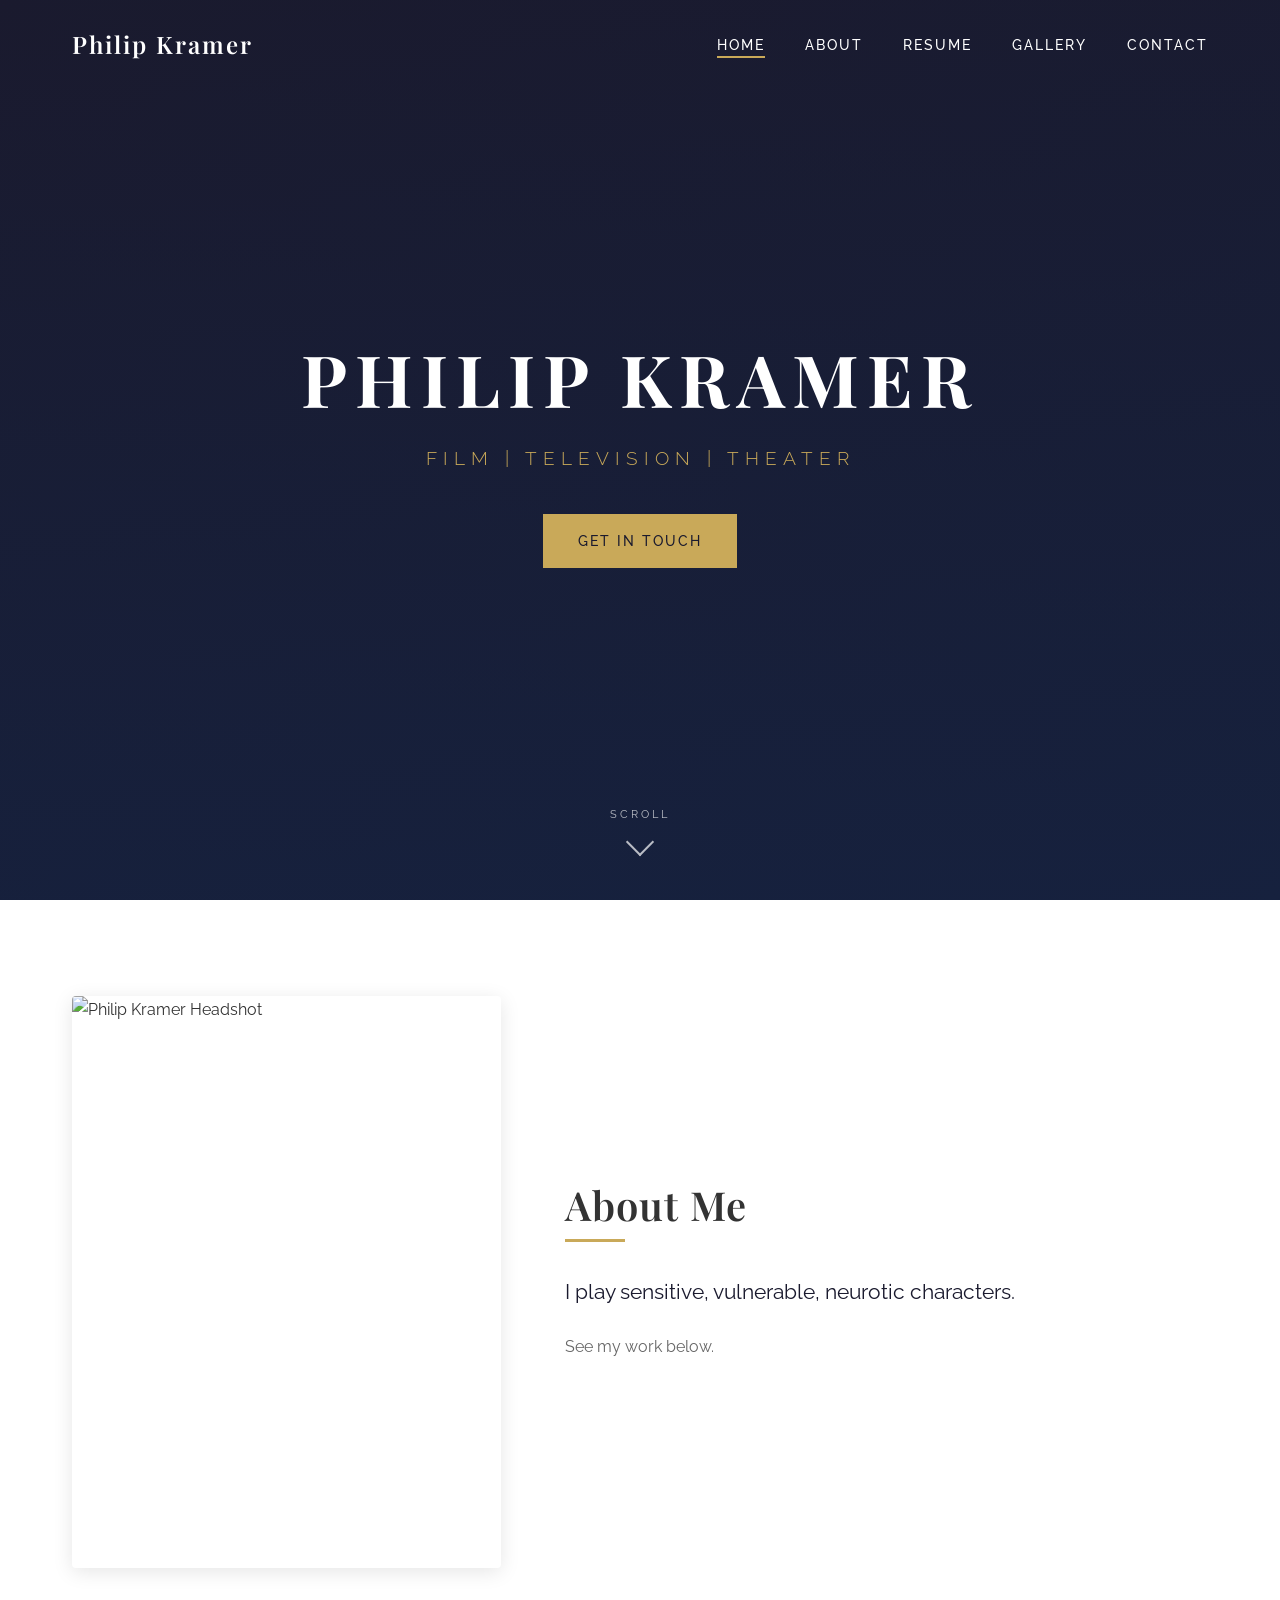
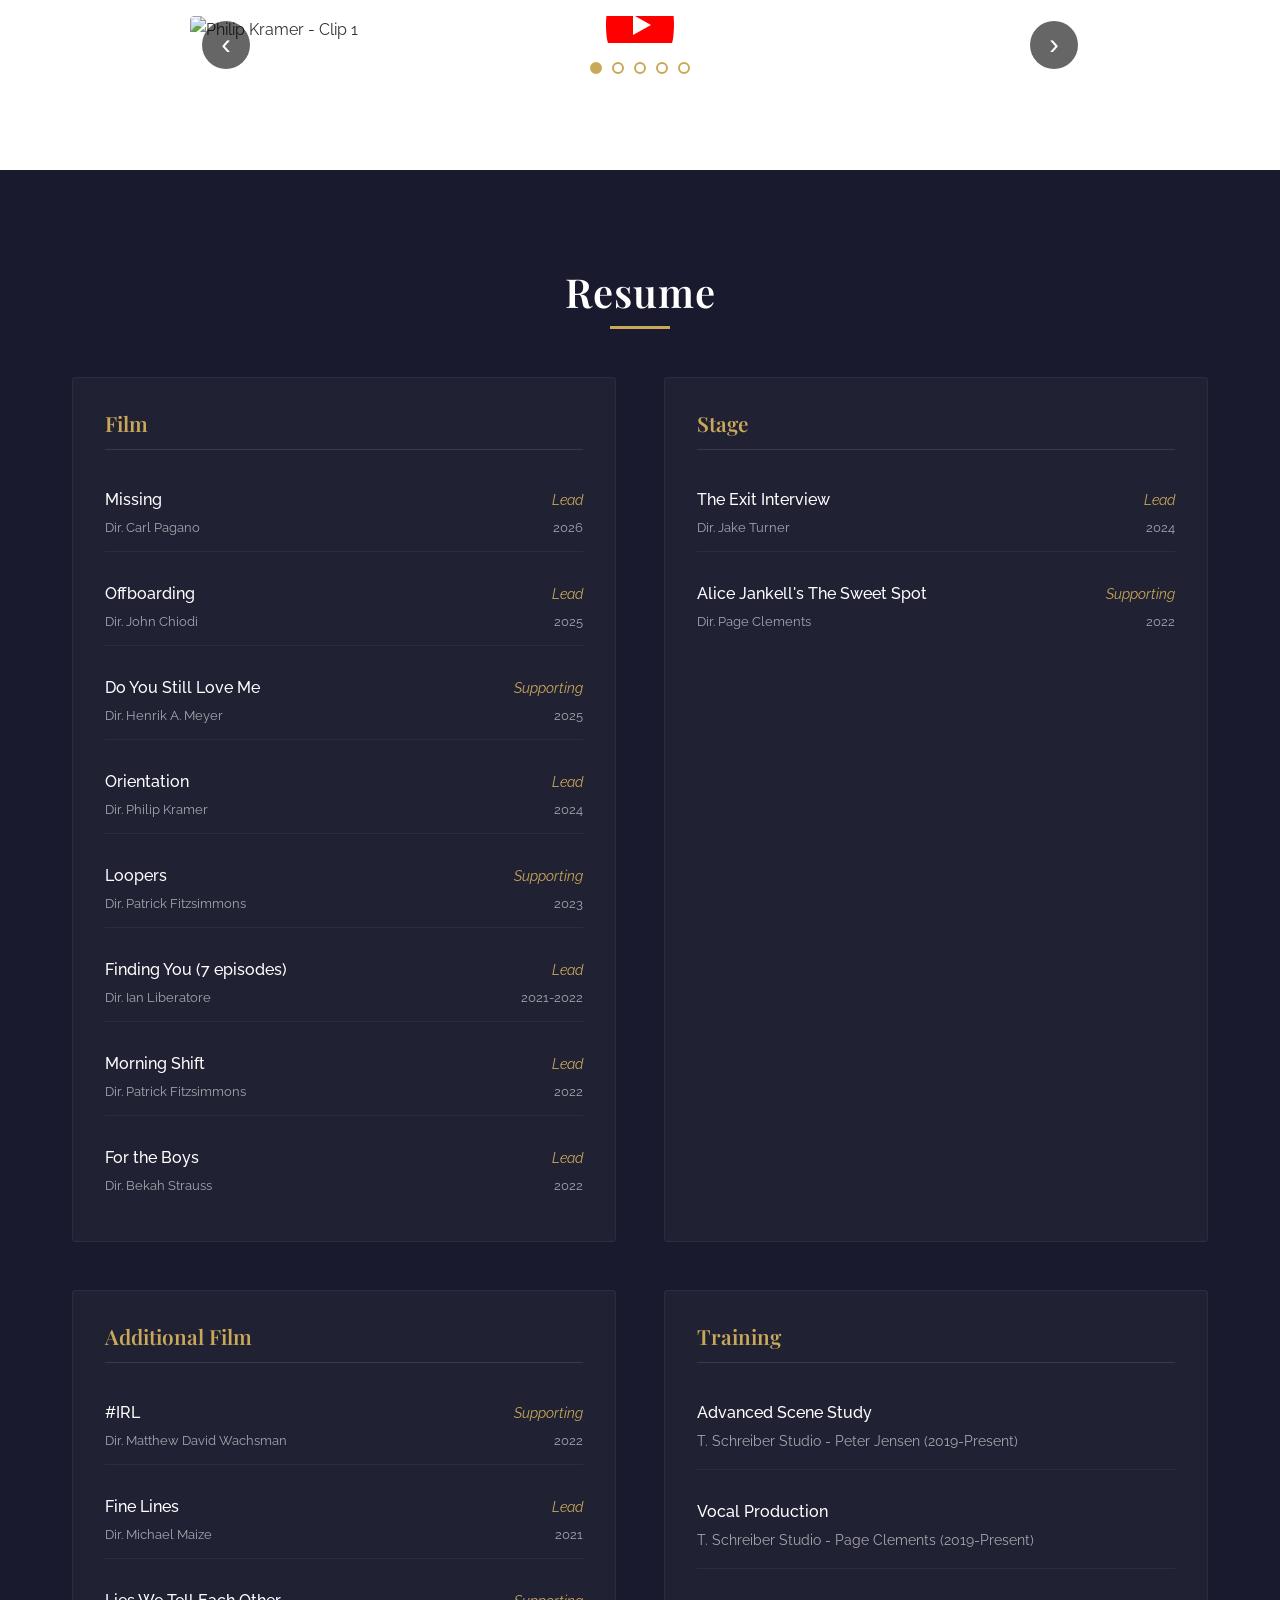
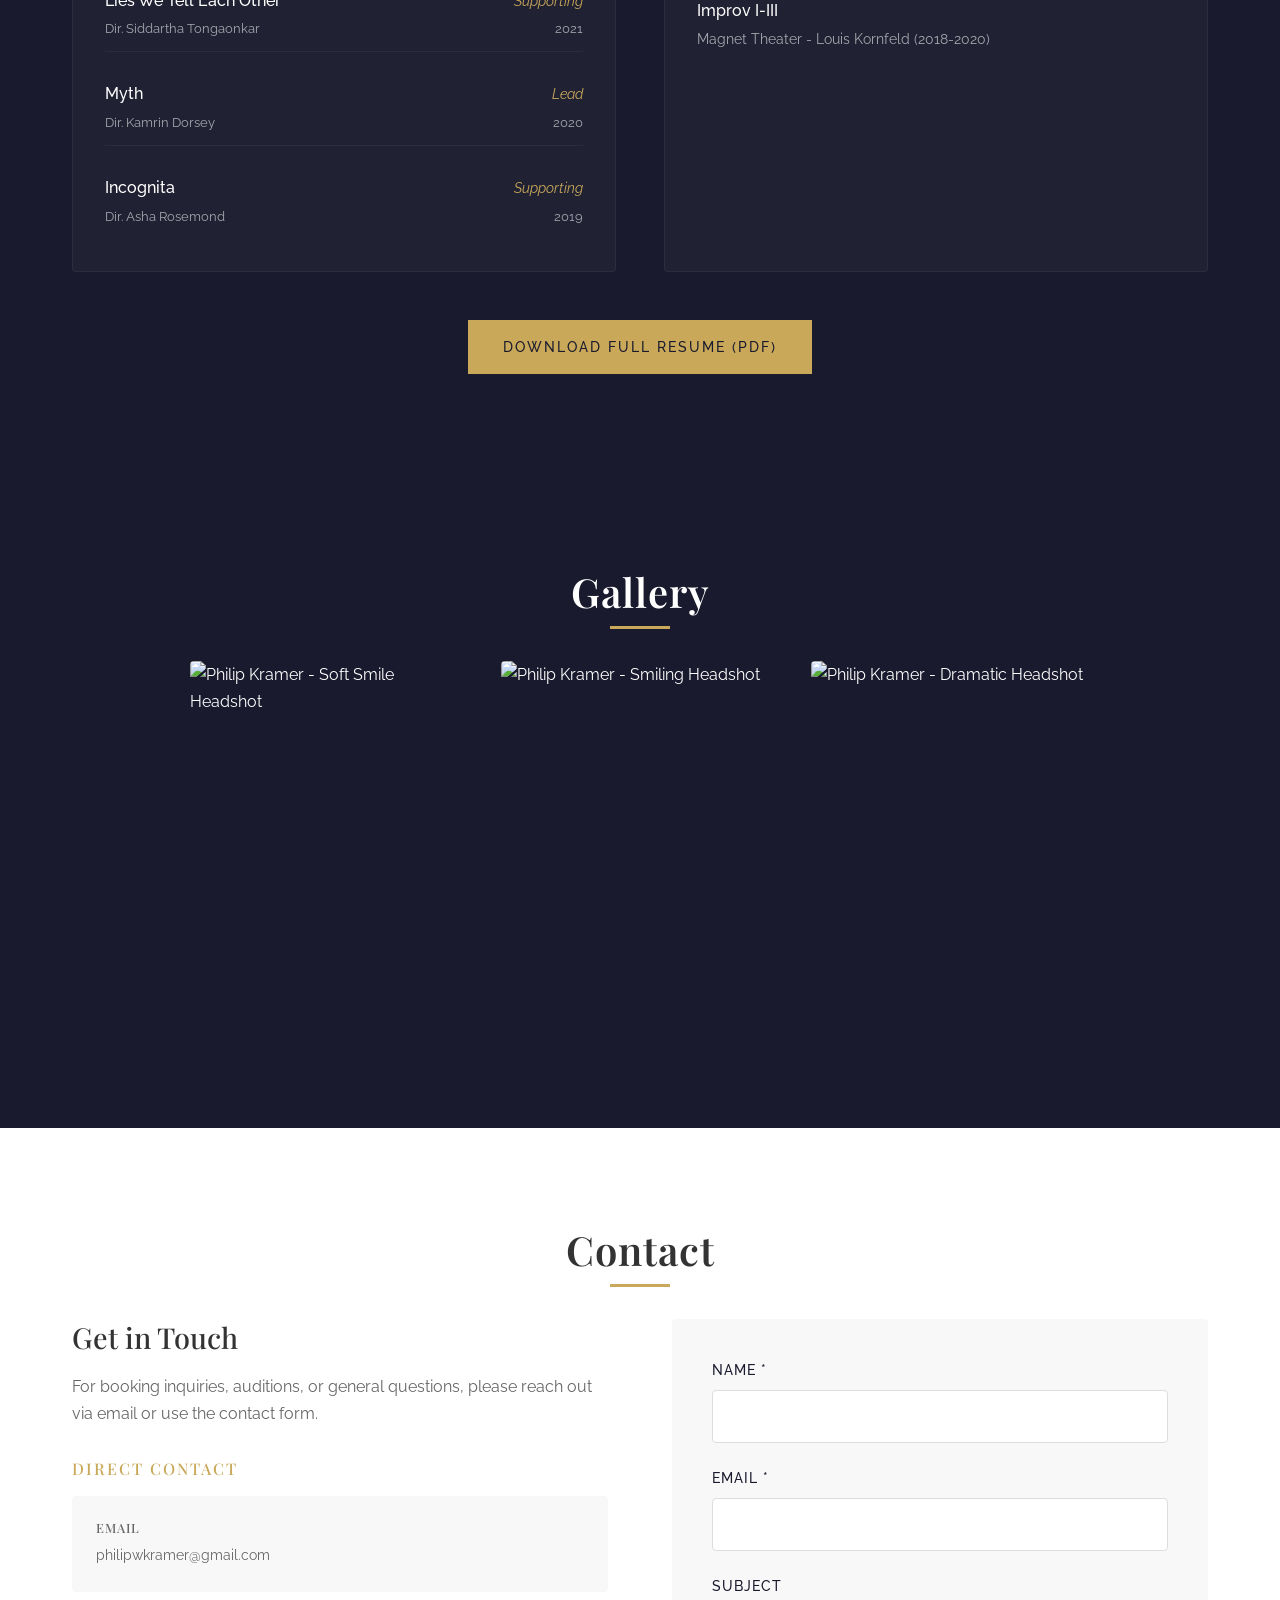
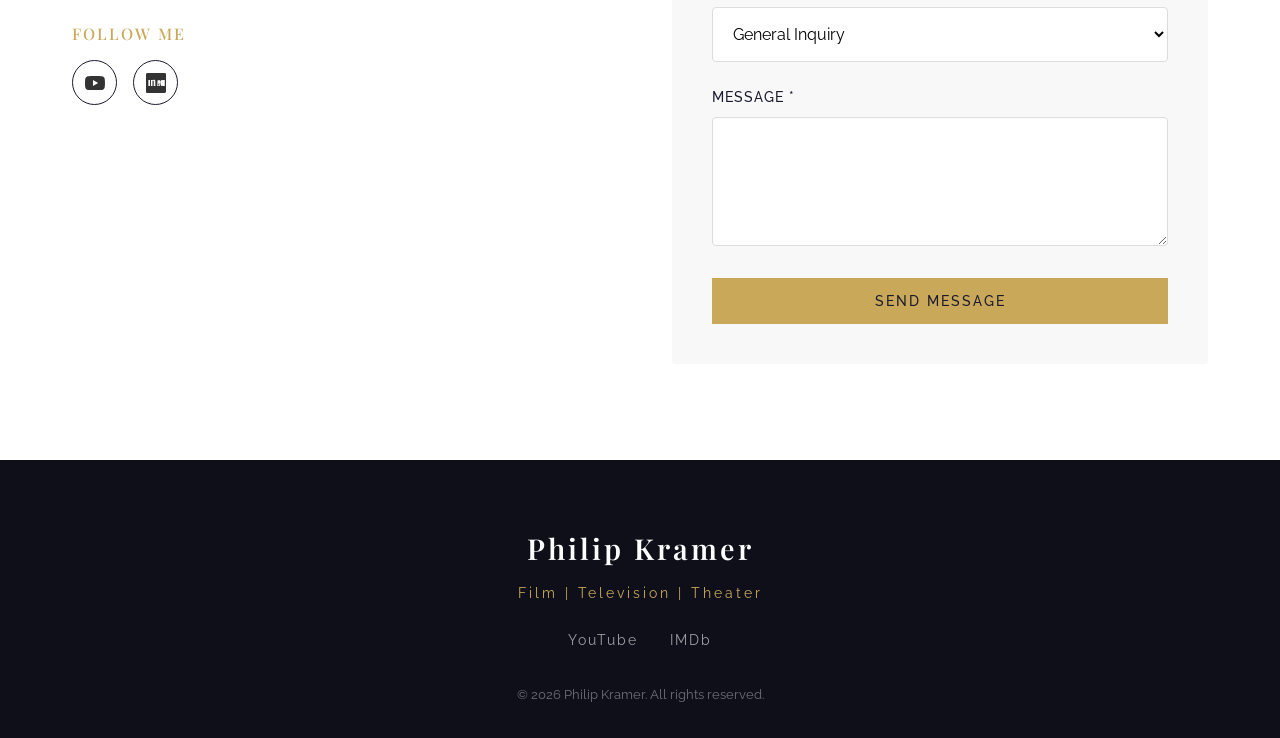
==== commit 6468489e: "feat: Add 5th video to carousel https://claude.ai/code/session_01R1trN8pRDkgFb6iXcrJaaK" ====
--- a/index.html
+++ b/index.html
@@ -113,6 +113,19 @@
                             </div>
                         </a>
                     </div>
+                    <div class="carousel-slide">
+                        <a href="https://www.youtube.com/watch?v=uA_zSVSahZM&t=5" target="_blank" class="video-thumbnail-link">
+                            <div class="video-thumbnail">
+                                <img src="https://img.youtube.com/vi/uA_zSVSahZM/maxresdefault.jpg" alt="Philip Kramer - Clip 5">
+                                <div class="play-button-overlay">
+                                    <svg viewBox="0 0 68 48" width="68" height="48">
+                                        <path class="play-bg" d="M66.52,7.74c-0.78-2.93-2.49-5.41-5.42-6.19C55.79,.13,34,0,34,0S12.21,.13,6.9,1.55 C3.97,2.33,2.27,4.81,1.48,7.74C0.06,13.05,0,24,0,24s0.06,10.95,1.48,16.26c0.78,2.93,2.49,5.41,5.42,6.19 C12.21,47.87,34,48,34,48s21.79-0.13,27.1-1.55c2.93-0.78,4.64-3.26,5.42-6.19C67.94,34.95,68,24,68,24S67.94,13.05,66.52,7.74z" fill="#f00"></path>
+                                        <path d="M 45,24 27,14 27,34" fill="#fff"></path>
+                                    </svg>
+                                </div>
+                            </div>
+                        </a>
+                    </div>
                 </div>
                 <button class="carousel-btn carousel-prev" aria-label="Previous video">&lsaquo;</button>
                 <button class="carousel-btn carousel-next" aria-label="Next video">&rsaquo;</button>
@@ -121,6 +134,7 @@
                     <button class="carousel-dot" data-index="1" aria-label="Video 2"></button>
                     <button class="carousel-dot" data-index="2" aria-label="Video 3"></button>
                     <button class="carousel-dot" data-index="3" aria-label="Video 4"></button>
+                    <button class="carousel-dot" data-index="4" aria-label="Video 5"></button>
                 </div>
             </div>
         </div>
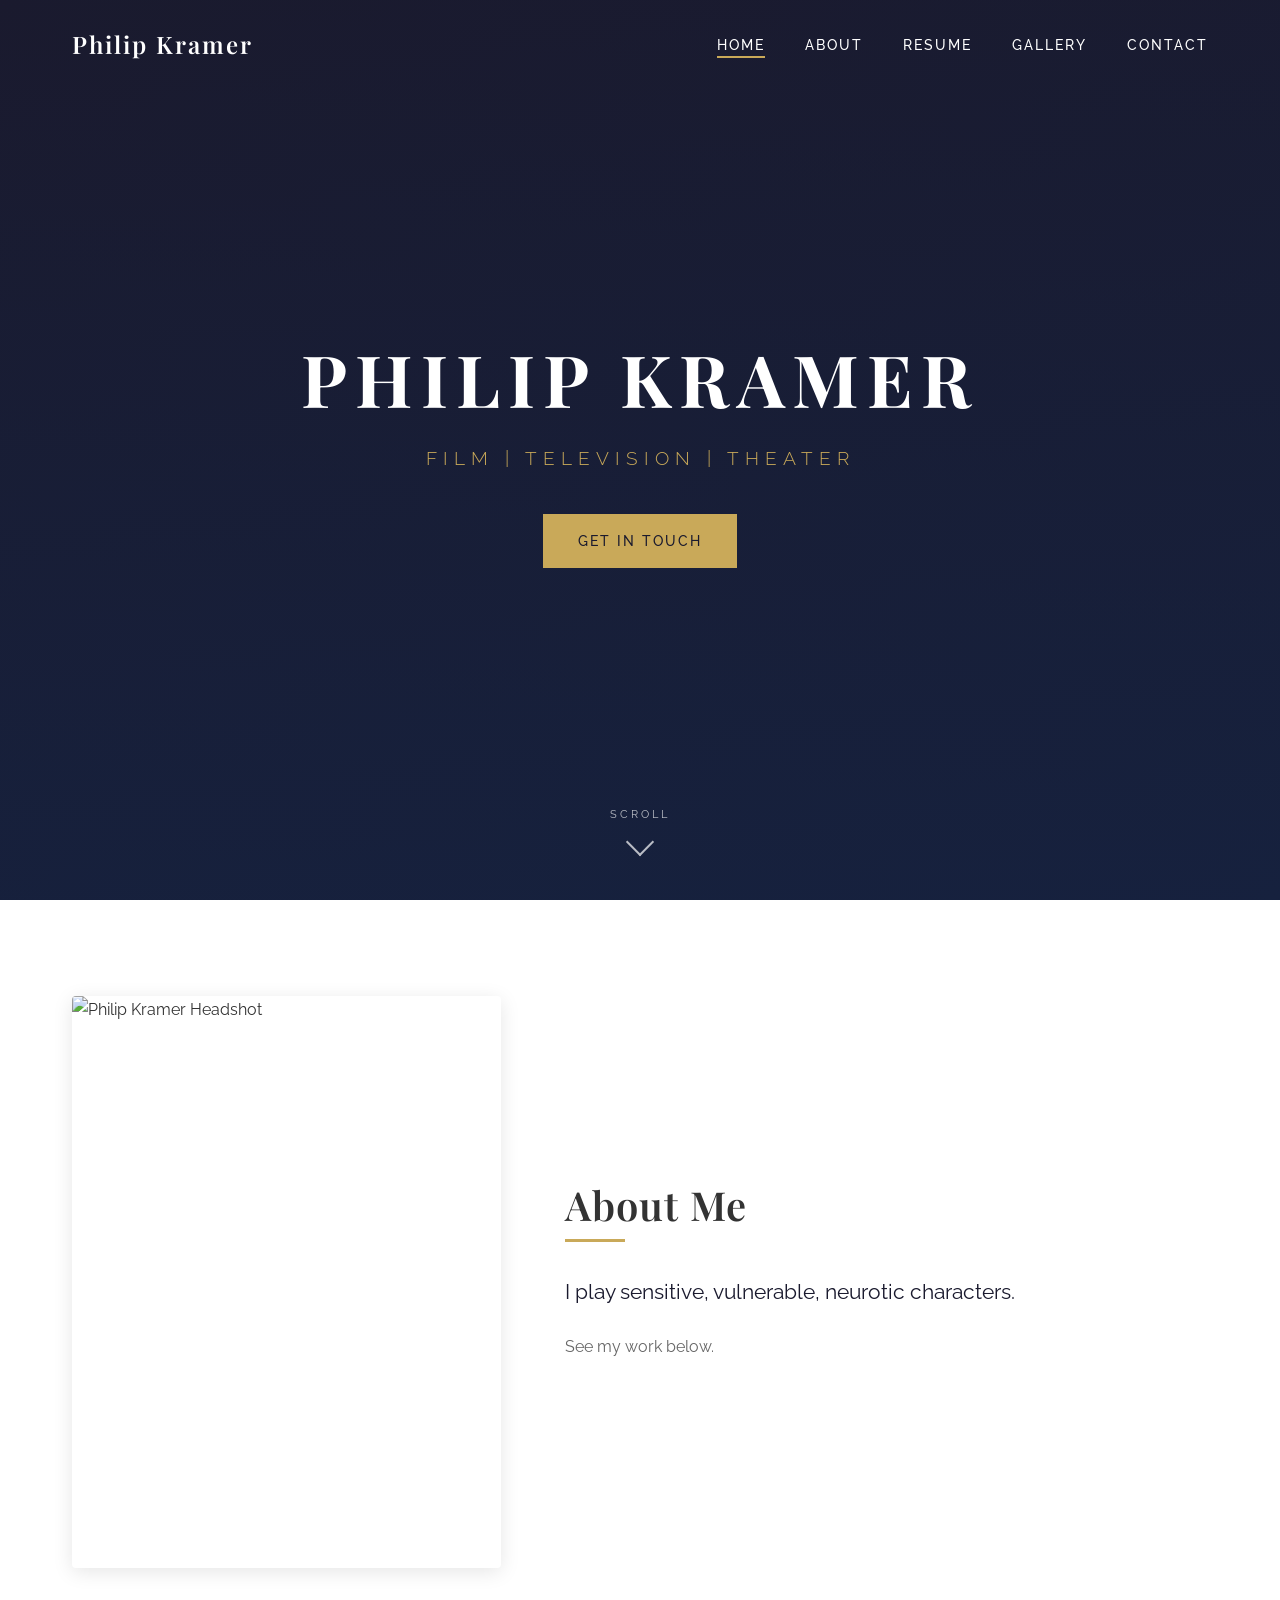
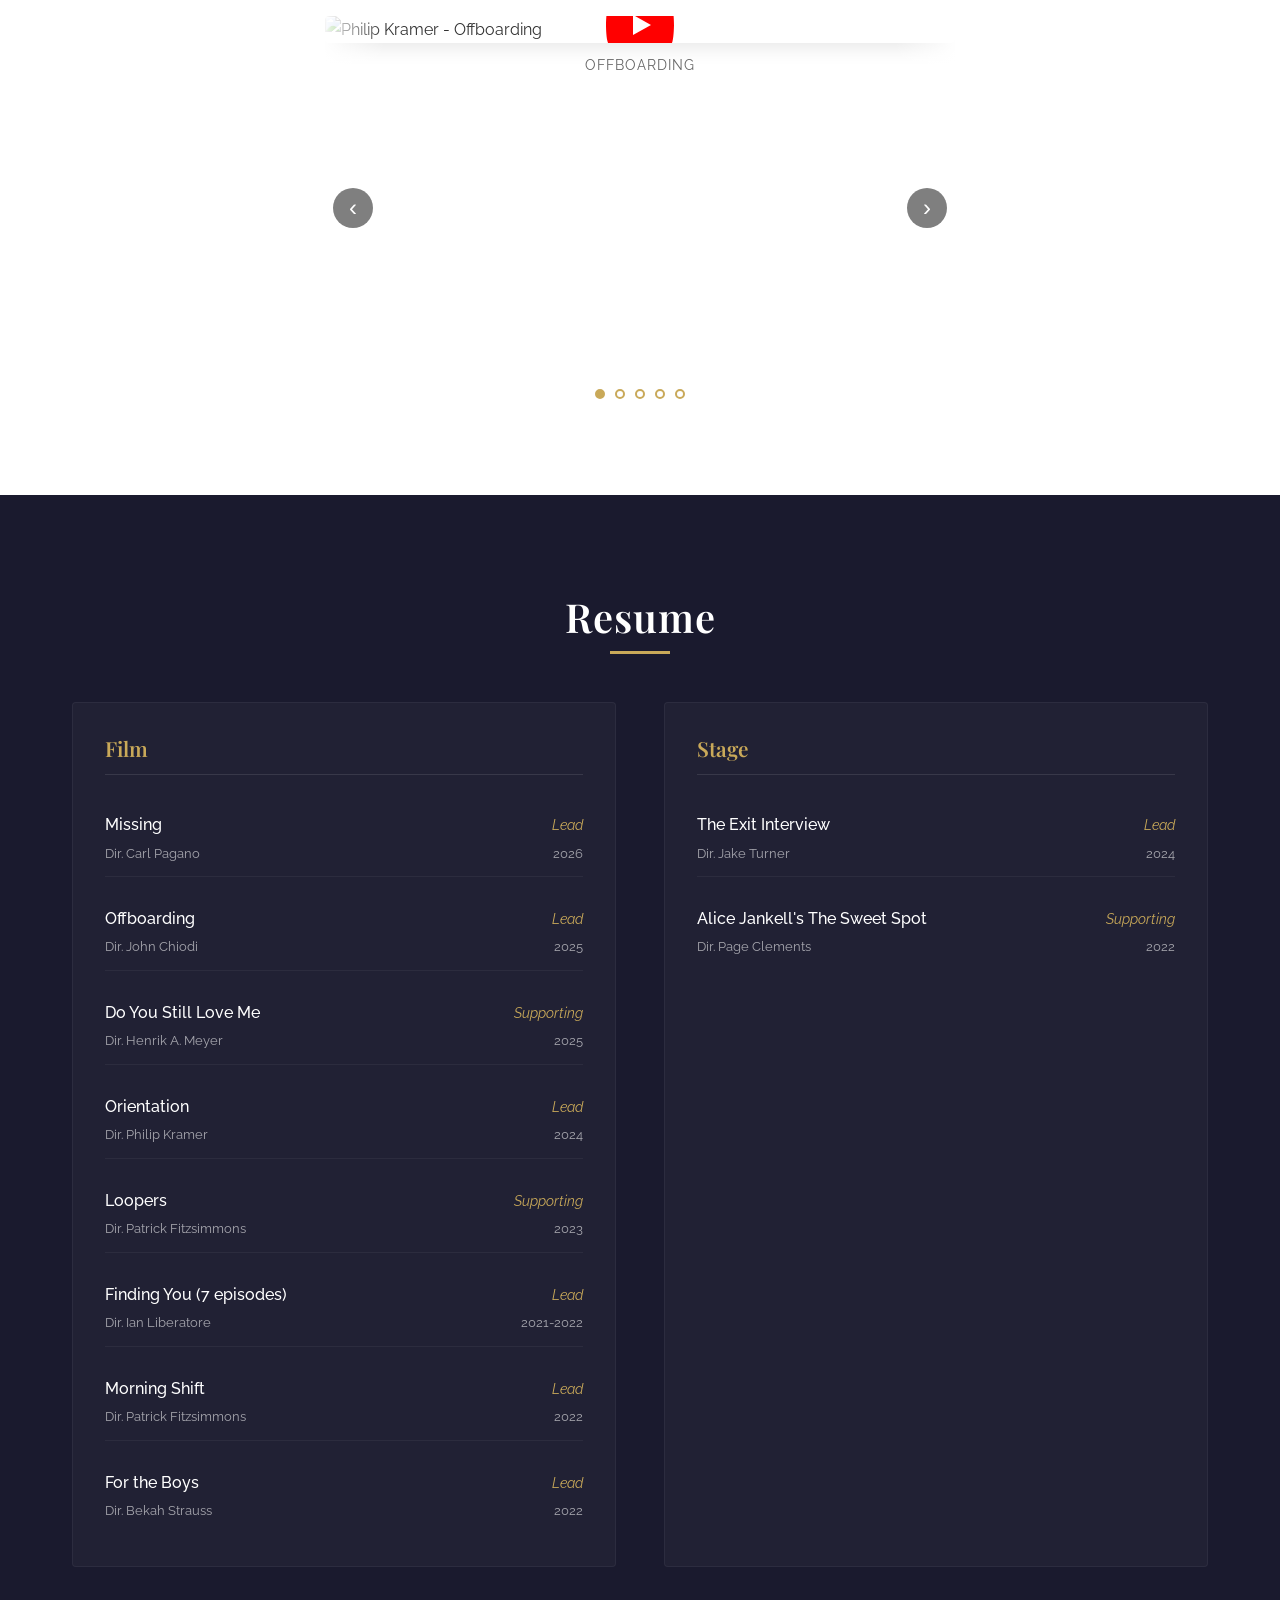
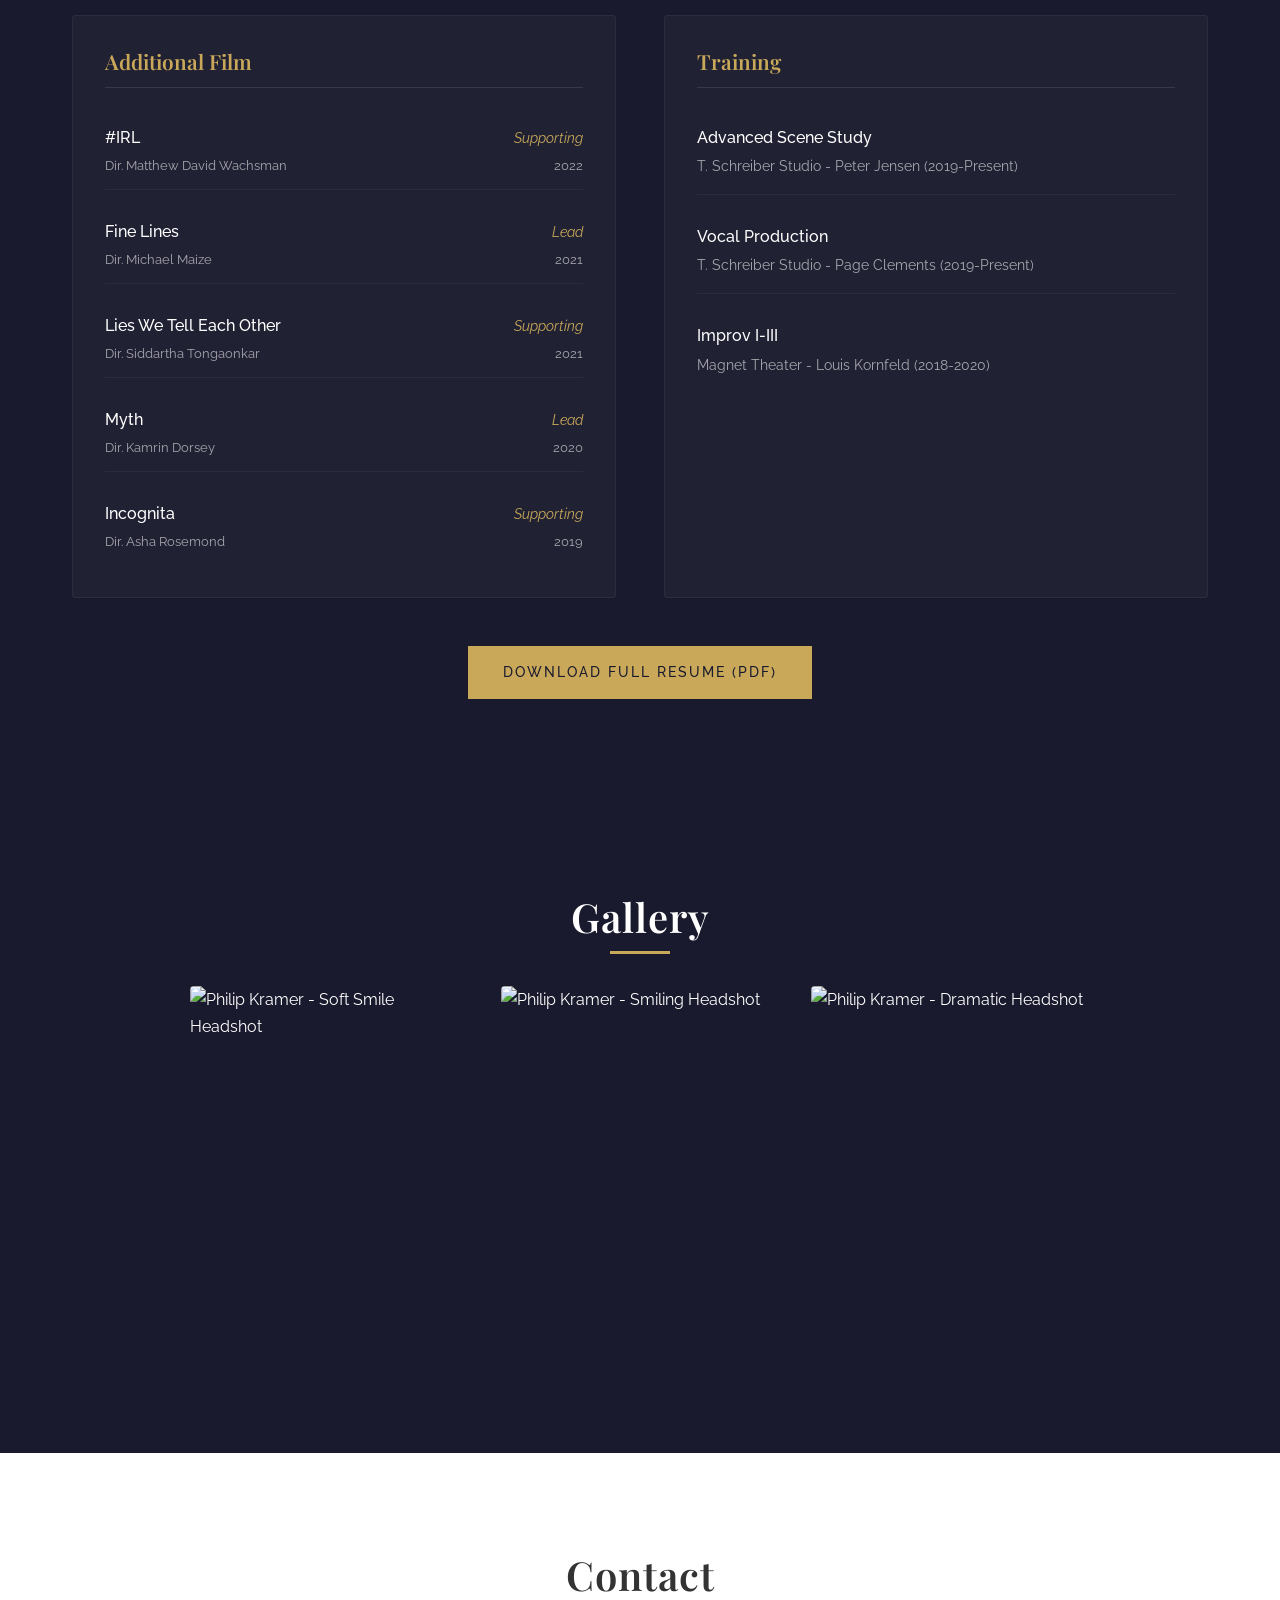
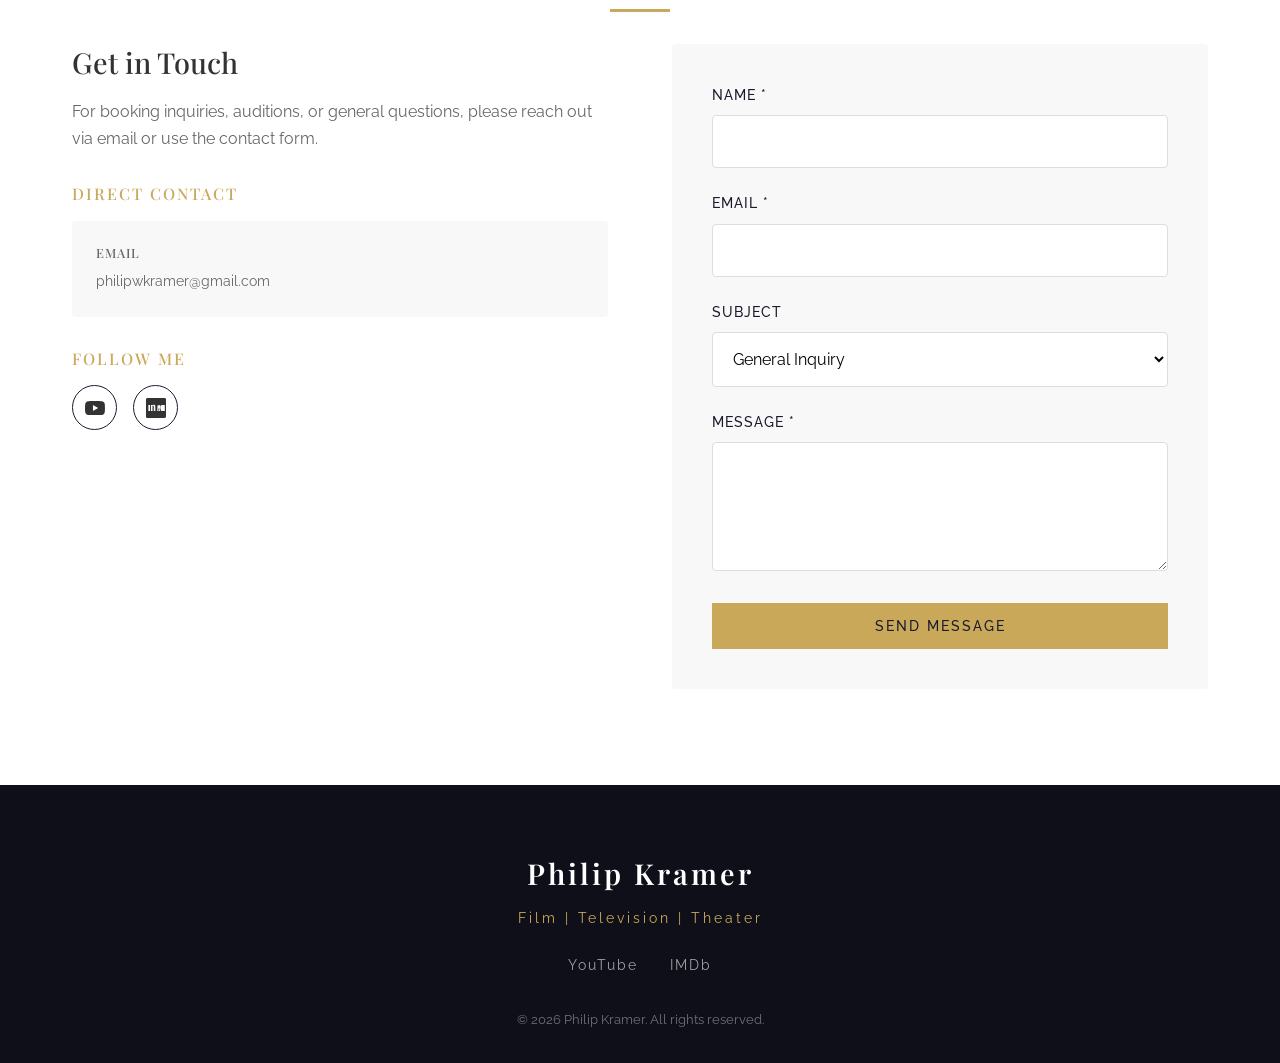
==== commit c7cbb069: "feat: Polish video carousel with crossfade, edge fades, titles, smaller size - Add crossfade transit" ====
--- a/index.html
+++ b/index.html
@@ -60,11 +60,13 @@
 
             <!-- Video Carousel -->
             <div class="video-carousel" id="video-carousel">
+                <div class="carousel-fade-left"></div>
+                <div class="carousel-fade-right"></div>
                 <div class="carousel-track">
                     <div class="carousel-slide active">
                         <a href="https://www.youtube.com/watch?v=mgJpOWT5vLQ" target="_blank" class="video-thumbnail-link">
                             <div class="video-thumbnail">
-                                <img src="https://img.youtube.com/vi/mgJpOWT5vLQ/maxresdefault.jpg" alt="Philip Kramer - Clip 1">
+                                <img src="https://img.youtube.com/vi/mgJpOWT5vLQ/maxresdefault.jpg" alt="Philip Kramer - Offboarding">
                                 <div class="play-button-overlay">
                                     <svg viewBox="0 0 68 48" width="68" height="48">
                                         <path class="play-bg" d="M66.52,7.74c-0.78-2.93-2.49-5.41-5.42-6.19C55.79,.13,34,0,34,0S12.21,.13,6.9,1.55 C3.97,2.33,2.27,4.81,1.48,7.74C0.06,13.05,0,24,0,24s0.06,10.95,1.48,16.26c0.78,2.93,2.49,5.41,5.42,6.19 C12.21,47.87,34,48,34,48s21.79-0.13,27.1-1.55c2.93-0.78,4.64-3.26,5.42-6.19C67.94,34.95,68,24,68,24S67.94,13.05,66.52,7.74z" fill="#f00"></path>
@@ -73,11 +75,12 @@
                                 </div>
                             </div>
                         </a>
+                        <p class="carousel-title">Offboarding</p>
                     </div>
                     <div class="carousel-slide">
                         <a href="https://www.youtube.com/watch?v=fMWf0MxRZk8" target="_blank" class="video-thumbnail-link">
                             <div class="video-thumbnail">
-                                <img src="https://img.youtube.com/vi/fMWf0MxRZk8/maxresdefault.jpg" alt="Philip Kramer - Clip 2">
+                                <img src="https://img.youtube.com/vi/fMWf0MxRZk8/maxresdefault.jpg" alt="Philip Kramer - Finding You">
                                 <div class="play-button-overlay">
                                     <svg viewBox="0 0 68 48" width="68" height="48">
                                         <path class="play-bg" d="M66.52,7.74c-0.78-2.93-2.49-5.41-5.42-6.19C55.79,.13,34,0,34,0S12.21,.13,6.9,1.55 C3.97,2.33,2.27,4.81,1.48,7.74C0.06,13.05,0,24,0,24s0.06,10.95,1.48,16.26c0.78,2.93,2.49,5.41,5.42,6.19 C12.21,47.87,34,48,34,48s21.79-0.13,27.1-1.55c2.93-0.78,4.64-3.26,5.42-6.19C67.94,34.95,68,24,68,24S67.94,13.05,66.52,7.74z" fill="#f00"></path>
@@ -86,11 +89,12 @@
                                 </div>
                             </div>
                         </a>
+                        <p class="carousel-title">Finding You</p>
                     </div>
                     <div class="carousel-slide">
                         <a href="https://www.youtube.com/watch?v=Ke3KEyxDOPQ" target="_blank" class="video-thumbnail-link">
                             <div class="video-thumbnail">
-                                <img src="https://img.youtube.com/vi/Ke3KEyxDOPQ/maxresdefault.jpg" alt="Philip Kramer - Clip 3">
+                                <img src="https://img.youtube.com/vi/Ke3KEyxDOPQ/maxresdefault.jpg" alt="Philip Kramer - Orientation">
                                 <div class="play-button-overlay">
                                     <svg viewBox="0 0 68 48" width="68" height="48">
                                         <path class="play-bg" d="M66.52,7.74c-0.78-2.93-2.49-5.41-5.42-6.19C55.79,.13,34,0,34,0S12.21,.13,6.9,1.55 C3.97,2.33,2.27,4.81,1.48,7.74C0.06,13.05,0,24,0,24s0.06,10.95,1.48,16.26c0.78,2.93,2.49,5.41,5.42,6.19 C12.21,47.87,34,48,34,48s21.79-0.13,27.1-1.55c2.93-0.78,4.64-3.26,5.42-6.19C67.94,34.95,68,24,68,24S67.94,13.05,66.52,7.74z" fill="#f00"></path>
@@ -99,11 +103,12 @@
                                 </div>
                             </div>
                         </a>
+                        <p class="carousel-title">Orientation</p>
                     </div>
                     <div class="carousel-slide">
                         <a href="https://www.youtube.com/watch?v=91tiwgNydBY" target="_blank" class="video-thumbnail-link">
                             <div class="video-thumbnail">
-                                <img src="https://img.youtube.com/vi/91tiwgNydBY/maxresdefault.jpg" alt="Philip Kramer - Clip 4">
+                                <img src="https://img.youtube.com/vi/91tiwgNydBY/maxresdefault.jpg" alt="Philip Kramer - Morning Shift">
                                 <div class="play-button-overlay">
                                     <svg viewBox="0 0 68 48" width="68" height="48">
                                         <path class="play-bg" d="M66.52,7.74c-0.78-2.93-2.49-5.41-5.42-6.19C55.79,.13,34,0,34,0S12.21,.13,6.9,1.55 C3.97,2.33,2.27,4.81,1.48,7.74C0.06,13.05,0,24,0,24s0.06,10.95,1.48,16.26c0.78,2.93,2.49,5.41,5.42,6.19 C12.21,47.87,34,48,34,48s21.79-0.13,27.1-1.55c2.93-0.78,4.64-3.26,5.42-6.19C67.94,34.95,68,24,68,24S67.94,13.05,66.52,7.74z" fill="#f00"></path>
@@ -112,11 +117,12 @@
                                 </div>
                             </div>
                         </a>
+                        <p class="carousel-title">Morning Shift</p>
                     </div>
                     <div class="carousel-slide">
                         <a href="https://www.youtube.com/watch?v=uA_zSVSahZM&t=5" target="_blank" class="video-thumbnail-link">
                             <div class="video-thumbnail">
-                                <img src="https://img.youtube.com/vi/uA_zSVSahZM/maxresdefault.jpg" alt="Philip Kramer - Clip 5">
+                                <img src="https://img.youtube.com/vi/uA_zSVSahZM/maxresdefault.jpg" alt="Philip Kramer - Missing">
                                 <div class="play-button-overlay">
                                     <svg viewBox="0 0 68 48" width="68" height="48">
                                         <path class="play-bg" d="M66.52,7.74c-0.78-2.93-2.49-5.41-5.42-6.19C55.79,.13,34,0,34,0S12.21,.13,6.9,1.55 C3.97,2.33,2.27,4.81,1.48,7.74C0.06,13.05,0,24,0,24s0.06,10.95,1.48,16.26c0.78,2.93,2.49,5.41,5.42,6.19 C12.21,47.87,34,48,34,48s21.79-0.13,27.1-1.55c2.93-0.78,4.64-3.26,5.42-6.19C67.94,34.95,68,24,68,24S67.94,13.05,66.52,7.74z" fill="#f00"></path>
@@ -125,6 +131,7 @@
                                 </div>
                             </div>
                         </a>
+                        <p class="carousel-title">Missing</p>
                     </div>
                 </div>
                 <button class="carousel-btn carousel-prev" aria-label="Previous video">&lsaquo;</button>
--- a/css/styles.css
+++ b/css/styles.css
@@ -753,7 +753,7 @@
 
 /* ===== VIDEO CAROUSEL ===== */
 .video-carousel {
-    max-width: 900px;
+    max-width: 630px;
     margin: 3rem auto 0;
     position: relative;
 }
@@ -762,33 +762,71 @@
     position: relative;
     overflow: hidden;
     border-radius: 4px;
+    aspect-ratio: 16/9;
 }
 
 .carousel-slide {
-    display: none;
+    position: absolute;
+    top: 0;
+    left: 0;
+    width: 100%;
+    opacity: 0;
+    transition: opacity 1s ease-in-out;
+    z-index: 0;
 }
 
 .carousel-slide.active {
-    display: block;
+    opacity: 1;
+    z-index: 1;
+}
+
+.carousel-title {
+    text-align: center;
+    font-family: var(--font-body);
+    font-size: 0.9rem;
+    color: var(--color-text-light);
+    margin-top: 0.6rem;
+    letter-spacing: 1px;
+    text-transform: uppercase;
+}
+
+.carousel-fade-left,
+.carousel-fade-right {
+    position: absolute;
+    top: 0;
+    bottom: 0;
+    width: 60px;
+    z-index: 2;
+    pointer-events: none;
+}
+
+.carousel-fade-left {
+    left: 0;
+    background: linear-gradient(to right, rgba(255,255,255,0.9), transparent);
+}
+
+.carousel-fade-right {
+    right: 0;
+    background: linear-gradient(to left, rgba(255,255,255,0.9), transparent);
 }
 
 .carousel-btn {
     position: absolute;
     top: 50%;
     transform: translateY(-50%);
-    background: rgba(0, 0, 0, 0.6);
+    background: rgba(0, 0, 0, 0.5);
     color: white;
     border: none;
-    width: 48px;
-    height: 48px;
-    font-size: 1.8rem;
+    width: 40px;
+    height: 40px;
+    font-size: 1.5rem;
     cursor: pointer;
     border-radius: 50%;
     display: flex;
     align-items: center;
     justify-content: center;
     transition: background 0.3s ease;
-    z-index: 2;
+    z-index: 3;
 }
 
 .carousel-btn:hover {
@@ -796,11 +834,11 @@
 }
 
 .carousel-prev {
-    left: 12px;
+    left: 8px;
 }
 
 .carousel-next {
-    right: 12px;
+    right: 8px;
 }
 
 .carousel-dots {
@@ -811,8 +849,8 @@
 }
 
 .carousel-dot {
-    width: 12px;
-    height: 12px;
+    width: 10px;
+    height: 10px;
     border-radius: 50%;
     border: 2px solid var(--color-accent);
     background: transparent;
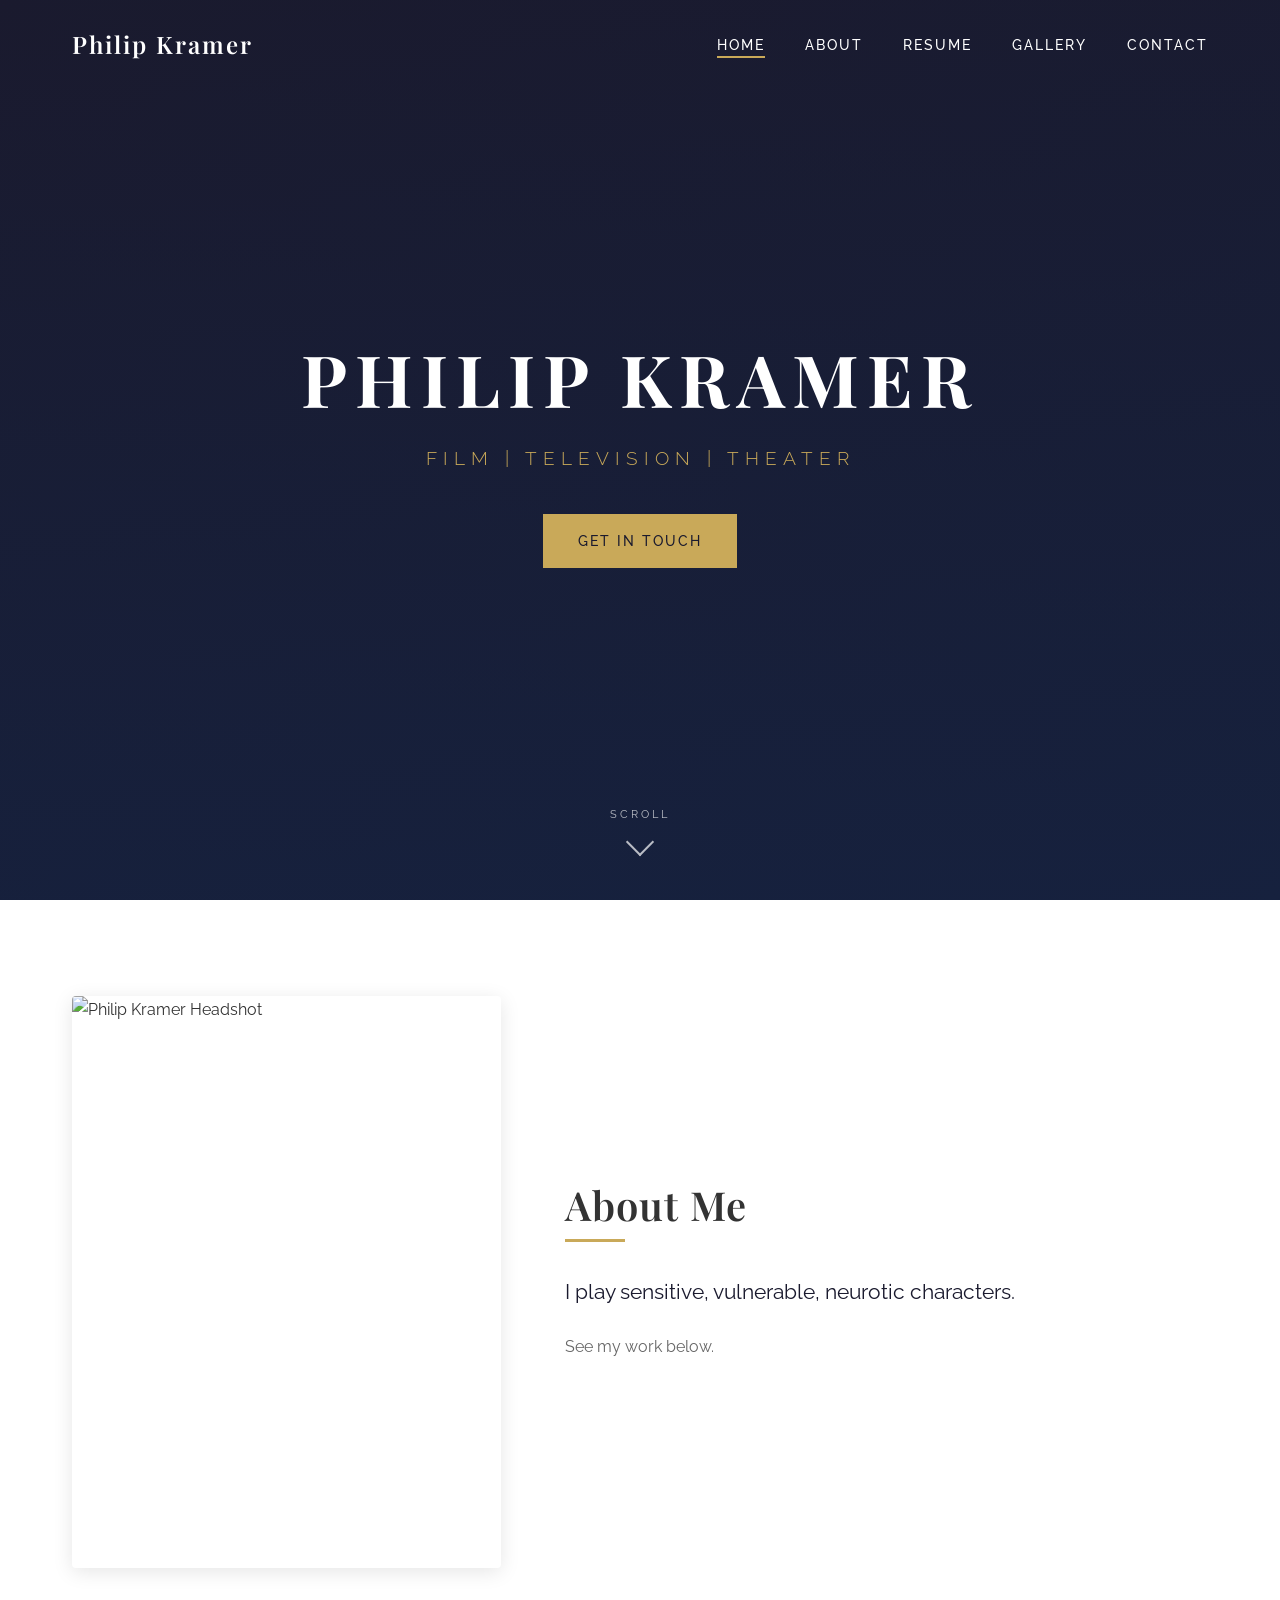
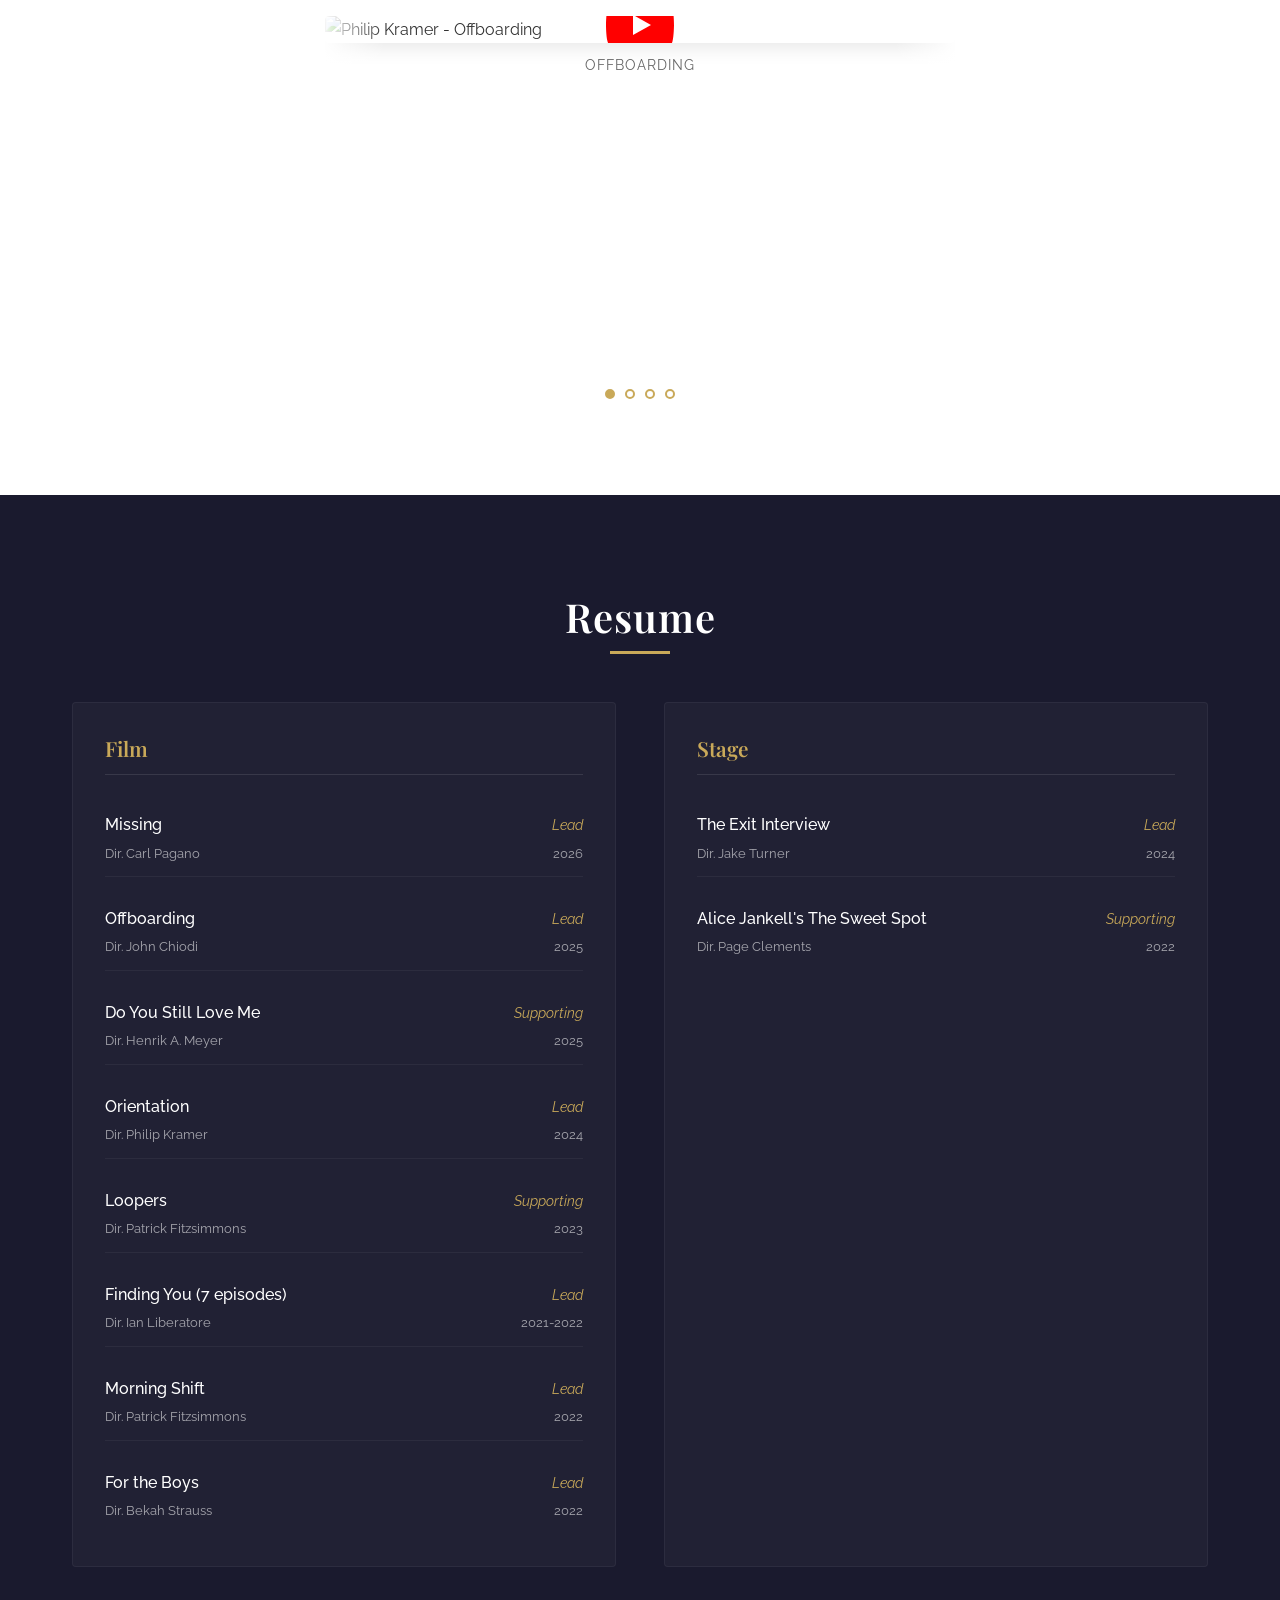
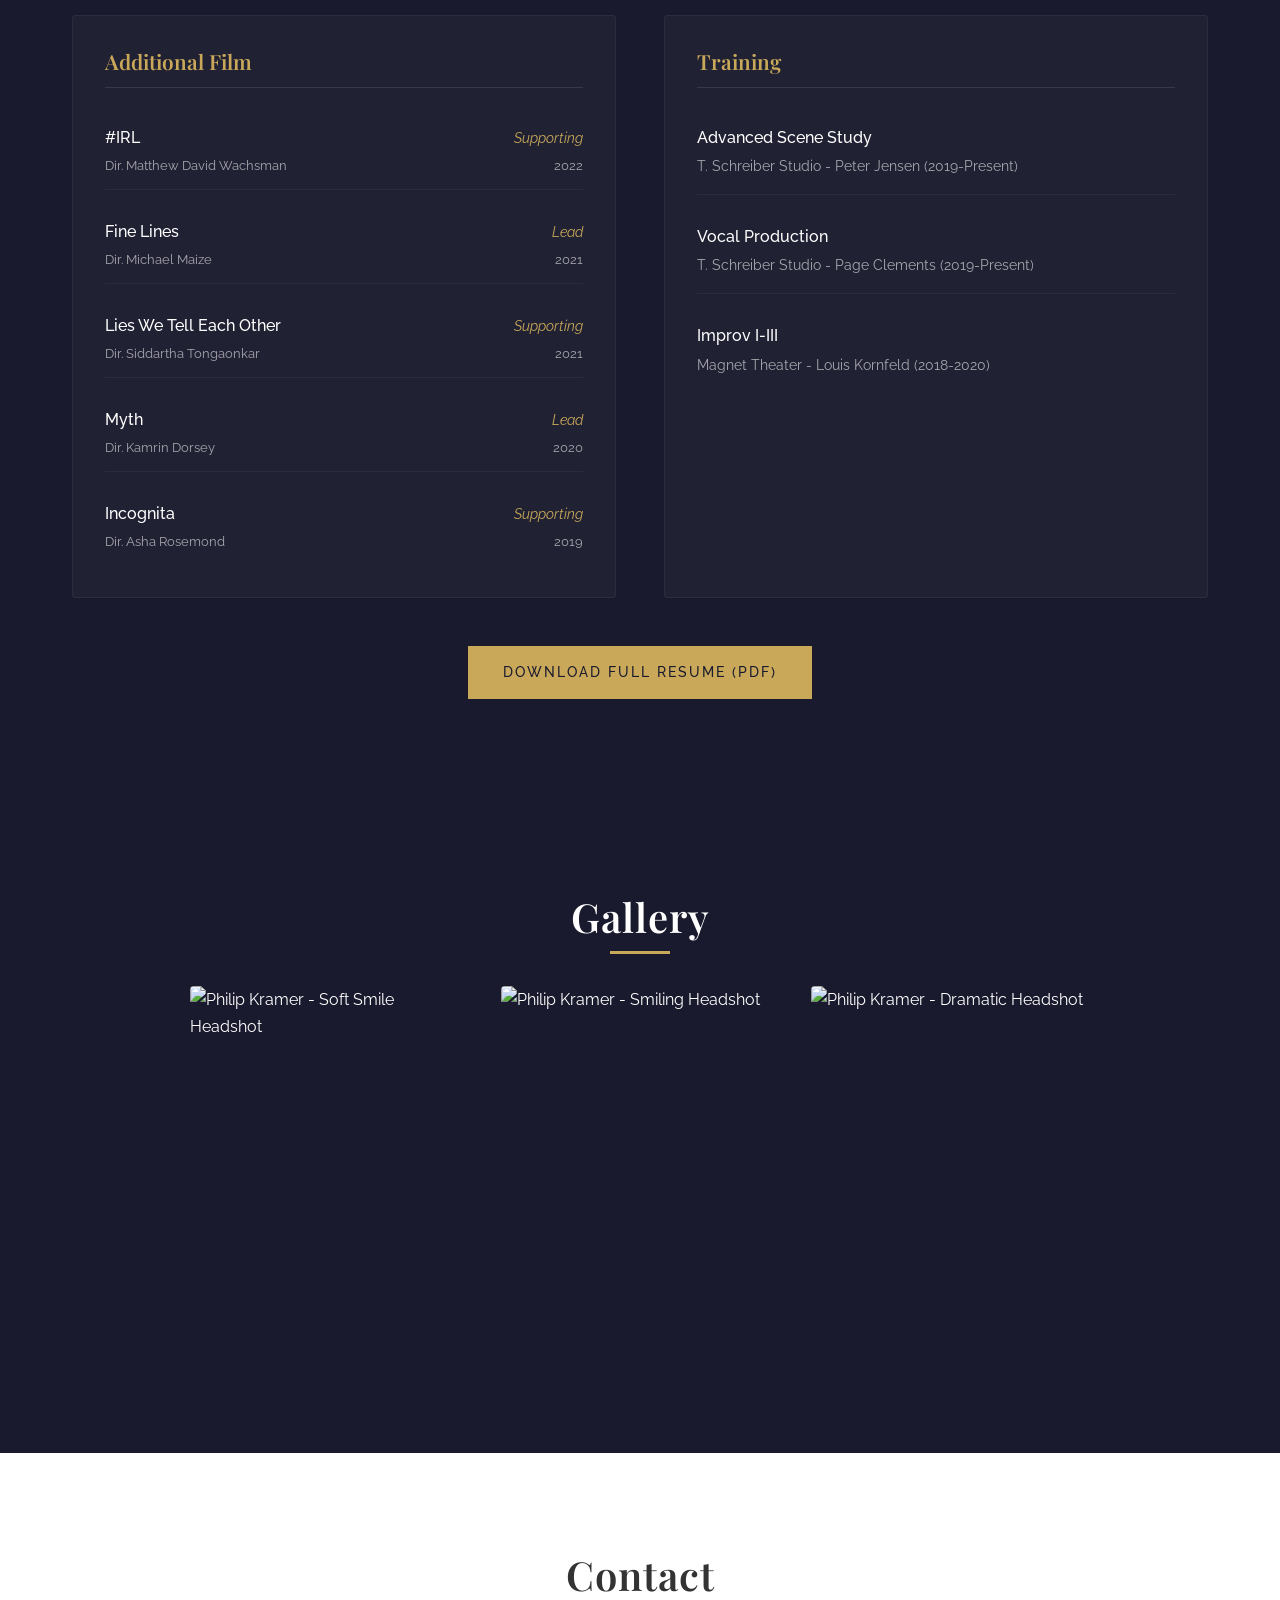
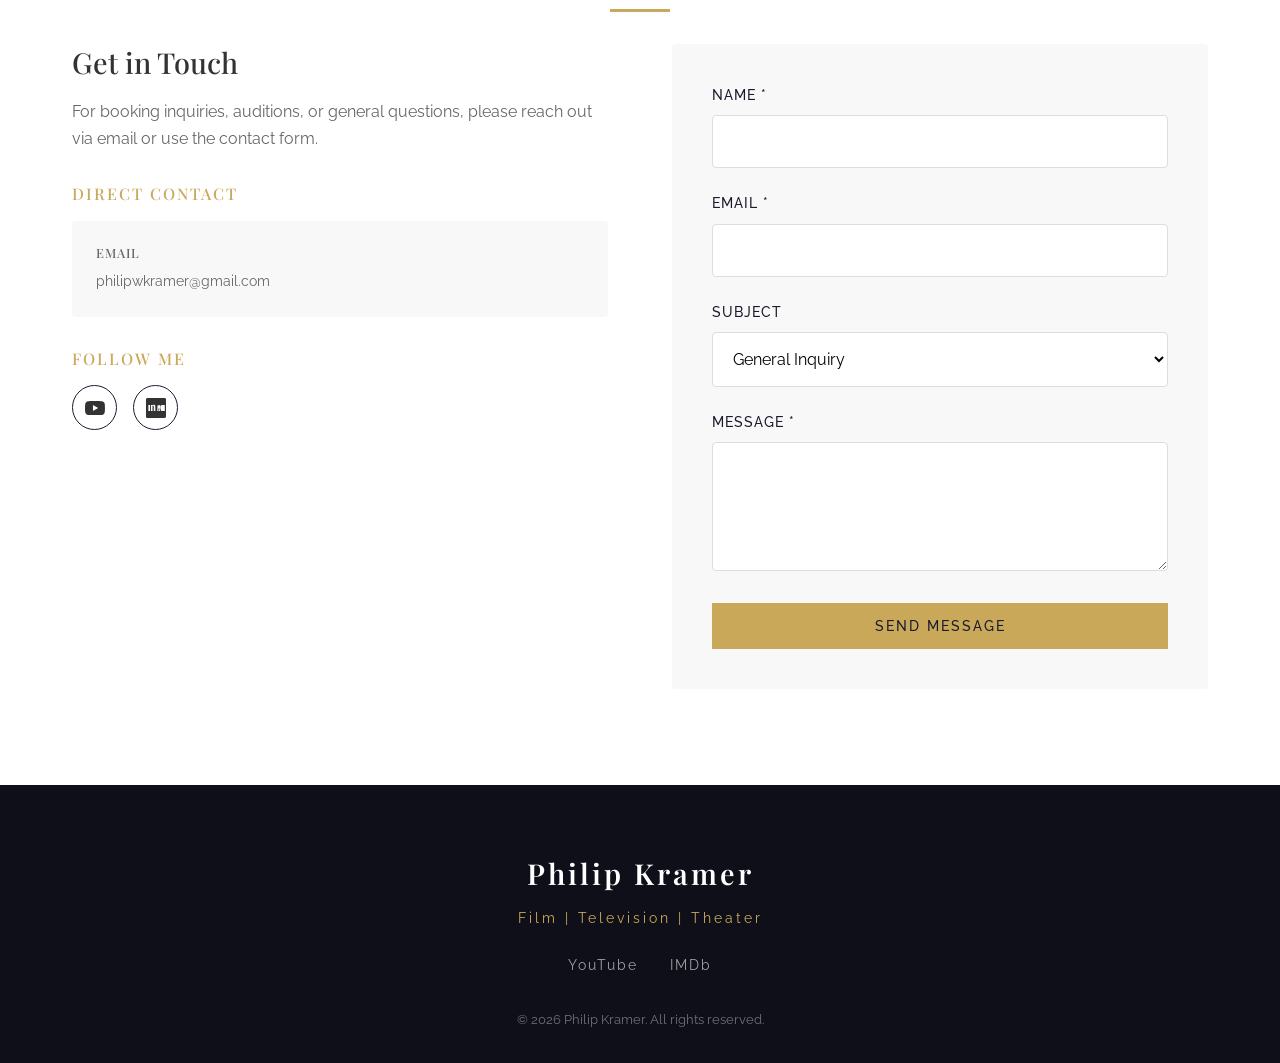
==== commit 9f41a6c8: "fix: Remove Finding You video, remove arrow buttons from carousel - Remove Finding You video (thumbn" ====
--- a/index.html
+++ b/index.html
@@ -78,20 +78,6 @@
                         <p class="carousel-title">Offboarding</p>
                     </div>
                     <div class="carousel-slide">
-                        <a href="https://www.youtube.com/watch?v=fMWf0MxRZk8" target="_blank" class="video-thumbnail-link">
-                            <div class="video-thumbnail">
-                                <img src="https://img.youtube.com/vi/fMWf0MxRZk8/maxresdefault.jpg" alt="Philip Kramer - Finding You">
-                                <div class="play-button-overlay">
-                                    <svg viewBox="0 0 68 48" width="68" height="48">
-                                        <path class="play-bg" d="M66.52,7.74c-0.78-2.93-2.49-5.41-5.42-6.19C55.79,.13,34,0,34,0S12.21,.13,6.9,1.55 C3.97,2.33,2.27,4.81,1.48,7.74C0.06,13.05,0,24,0,24s0.06,10.95,1.48,16.26c0.78,2.93,2.49,5.41,5.42,6.19 C12.21,47.87,34,48,34,48s21.79-0.13,27.1-1.55c2.93-0.78,4.64-3.26,5.42-6.19C67.94,34.95,68,24,68,24S67.94,13.05,66.52,7.74z" fill="#f00"></path>
-                                        <path d="M 45,24 27,14 27,34" fill="#fff"></path>
-                                    </svg>
-                                </div>
-                            </div>
-                        </a>
-                        <p class="carousel-title">Finding You</p>
-                    </div>
-                    <div class="carousel-slide">
                         <a href="https://www.youtube.com/watch?v=Ke3KEyxDOPQ" target="_blank" class="video-thumbnail-link">
                             <div class="video-thumbnail">
                                 <img src="https://img.youtube.com/vi/Ke3KEyxDOPQ/maxresdefault.jpg" alt="Philip Kramer - Orientation">
@@ -134,14 +120,11 @@
                         <p class="carousel-title">Missing</p>
                     </div>
                 </div>
-                <button class="carousel-btn carousel-prev" aria-label="Previous video">&lsaquo;</button>
-                <button class="carousel-btn carousel-next" aria-label="Next video">&rsaquo;</button>
                 <div class="carousel-dots">
                     <button class="carousel-dot active" data-index="0" aria-label="Video 1"></button>
                     <button class="carousel-dot" data-index="1" aria-label="Video 2"></button>
                     <button class="carousel-dot" data-index="2" aria-label="Video 3"></button>
                     <button class="carousel-dot" data-index="3" aria-label="Video 4"></button>
-                    <button class="carousel-dot" data-index="4" aria-label="Video 5"></button>
                 </div>
             </div>
         </div>
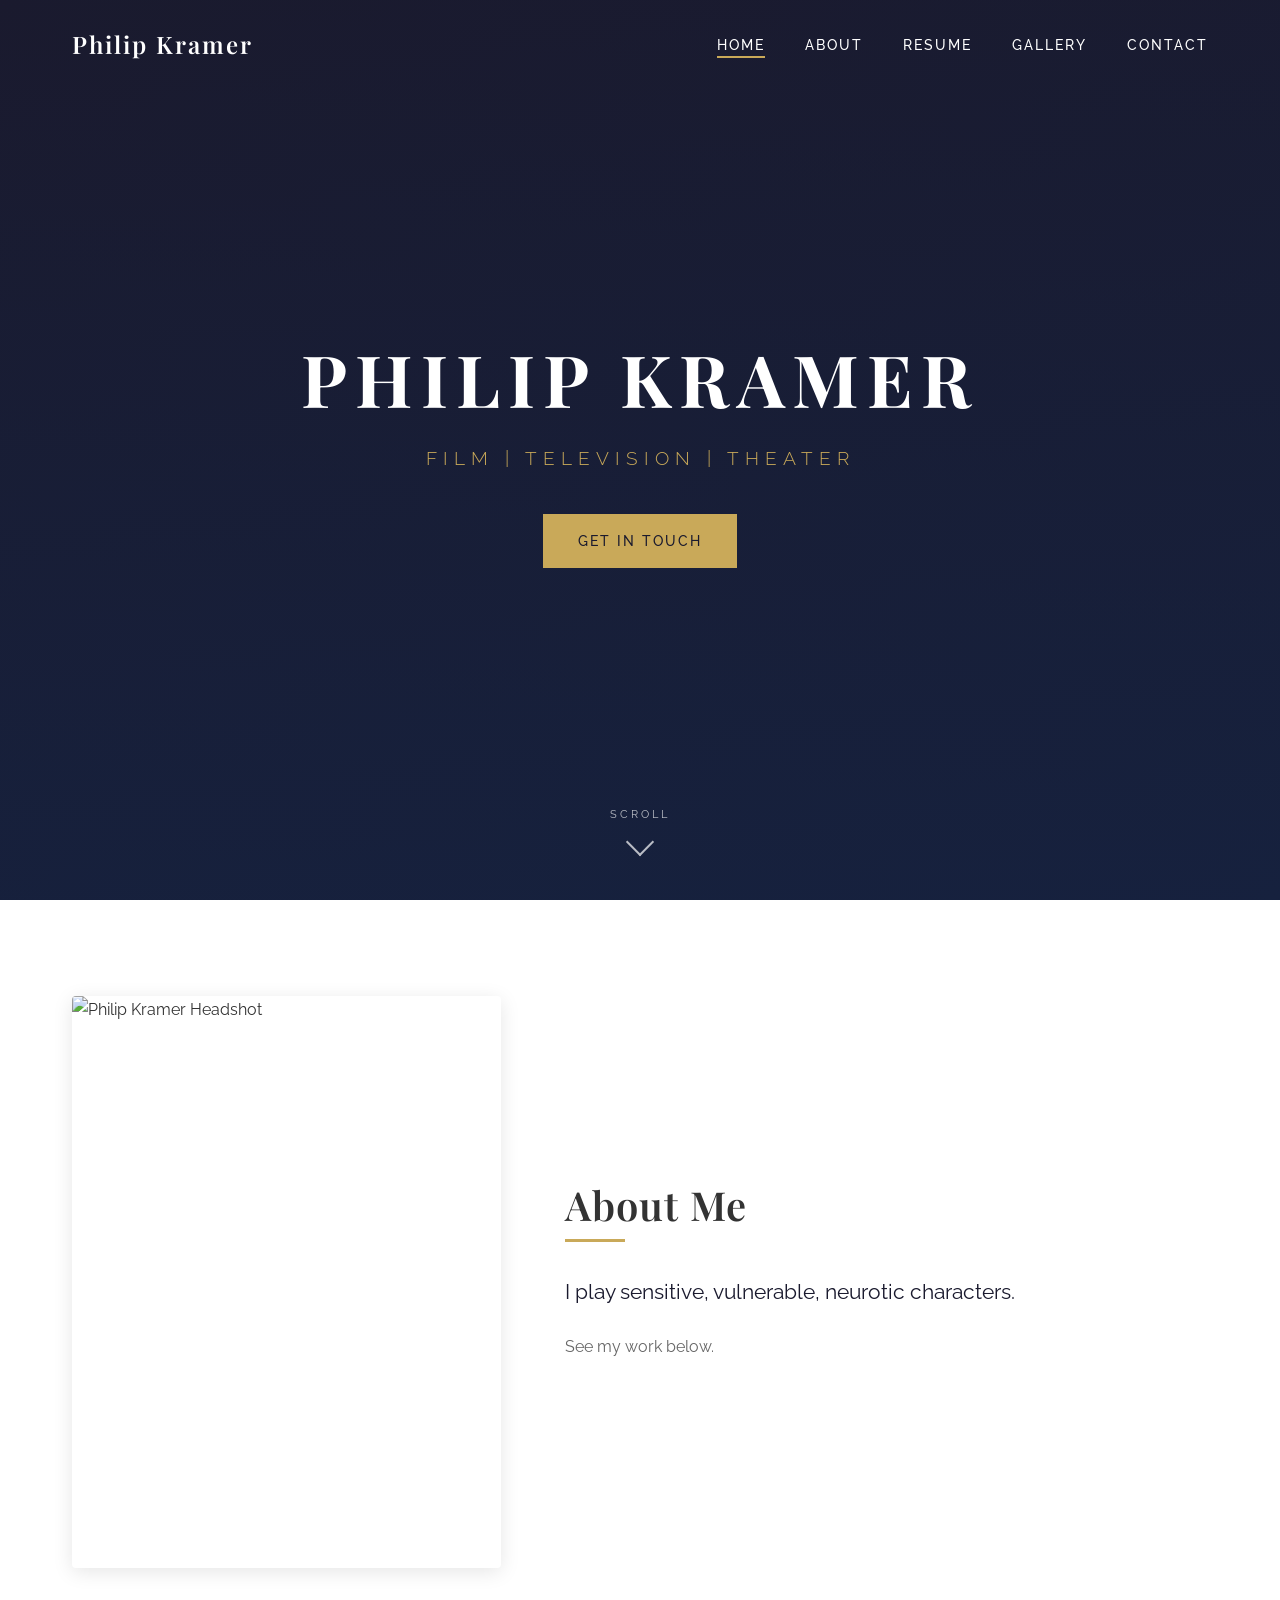
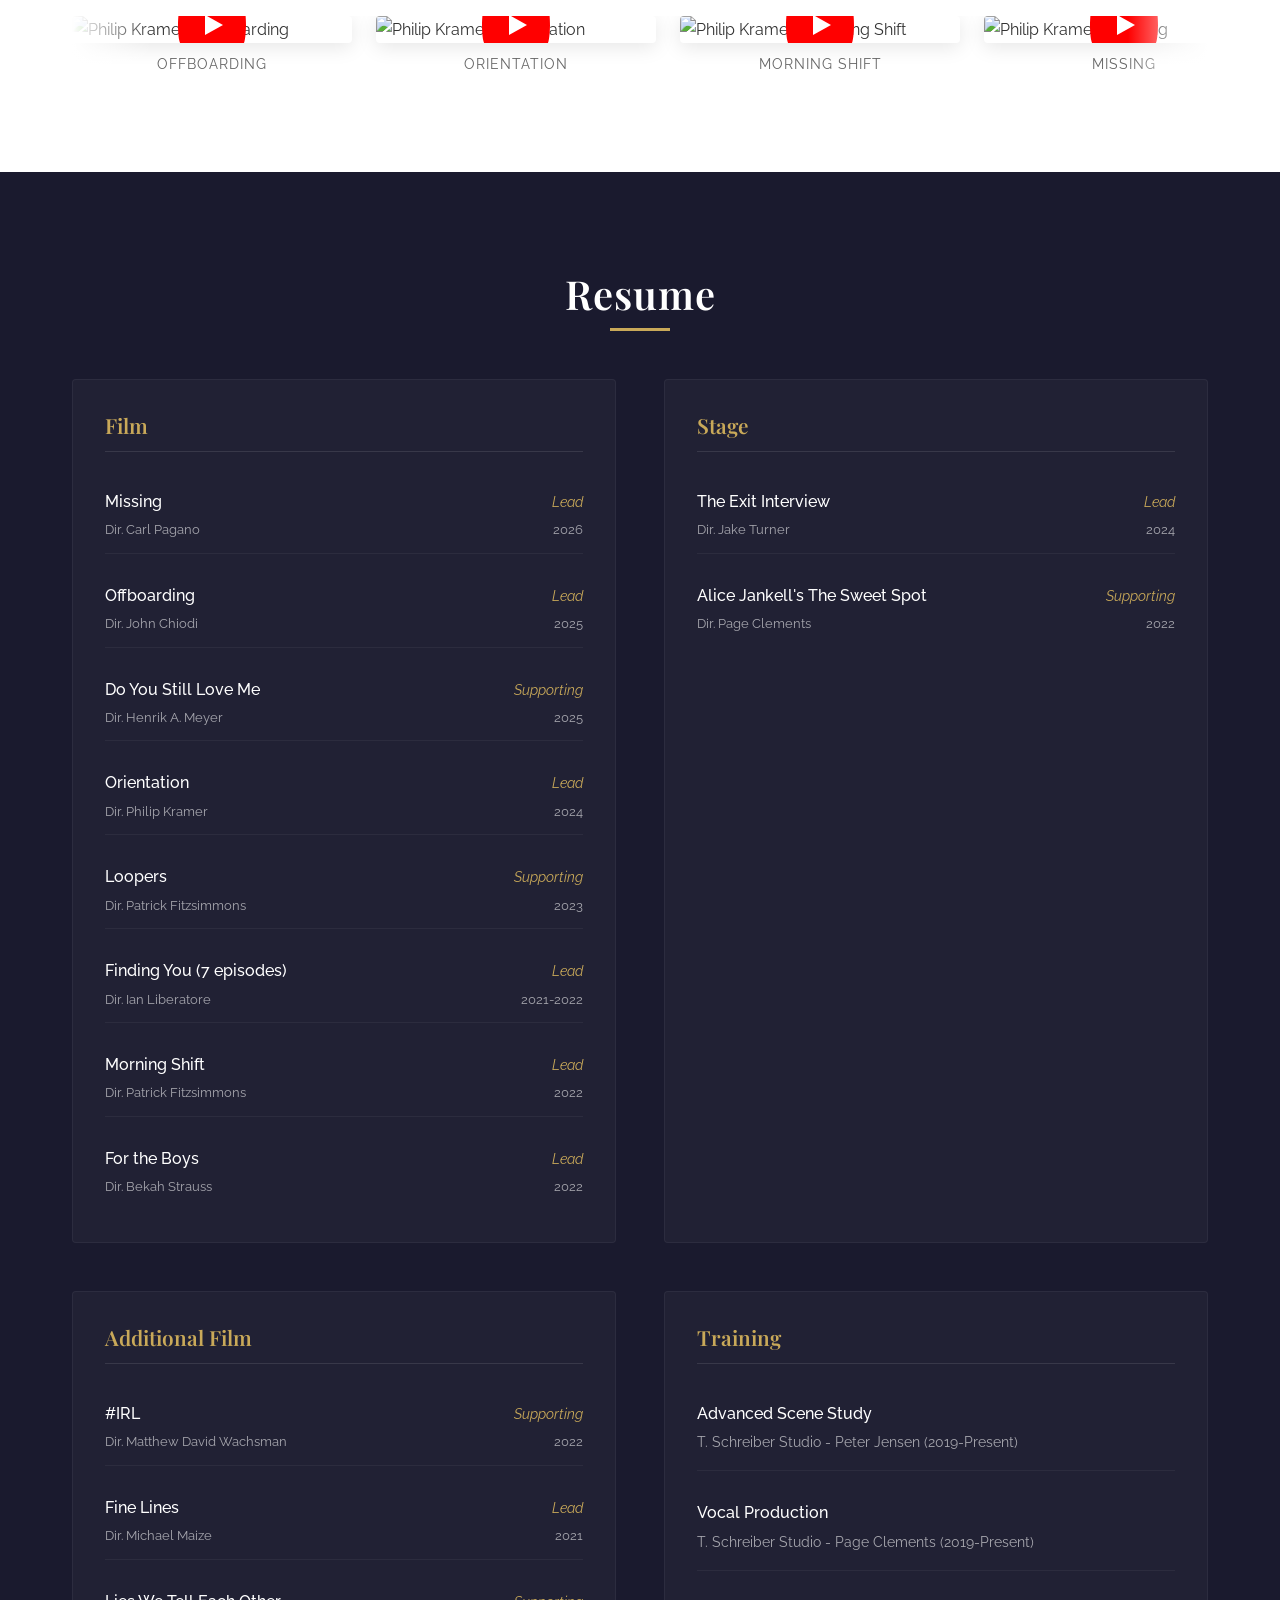
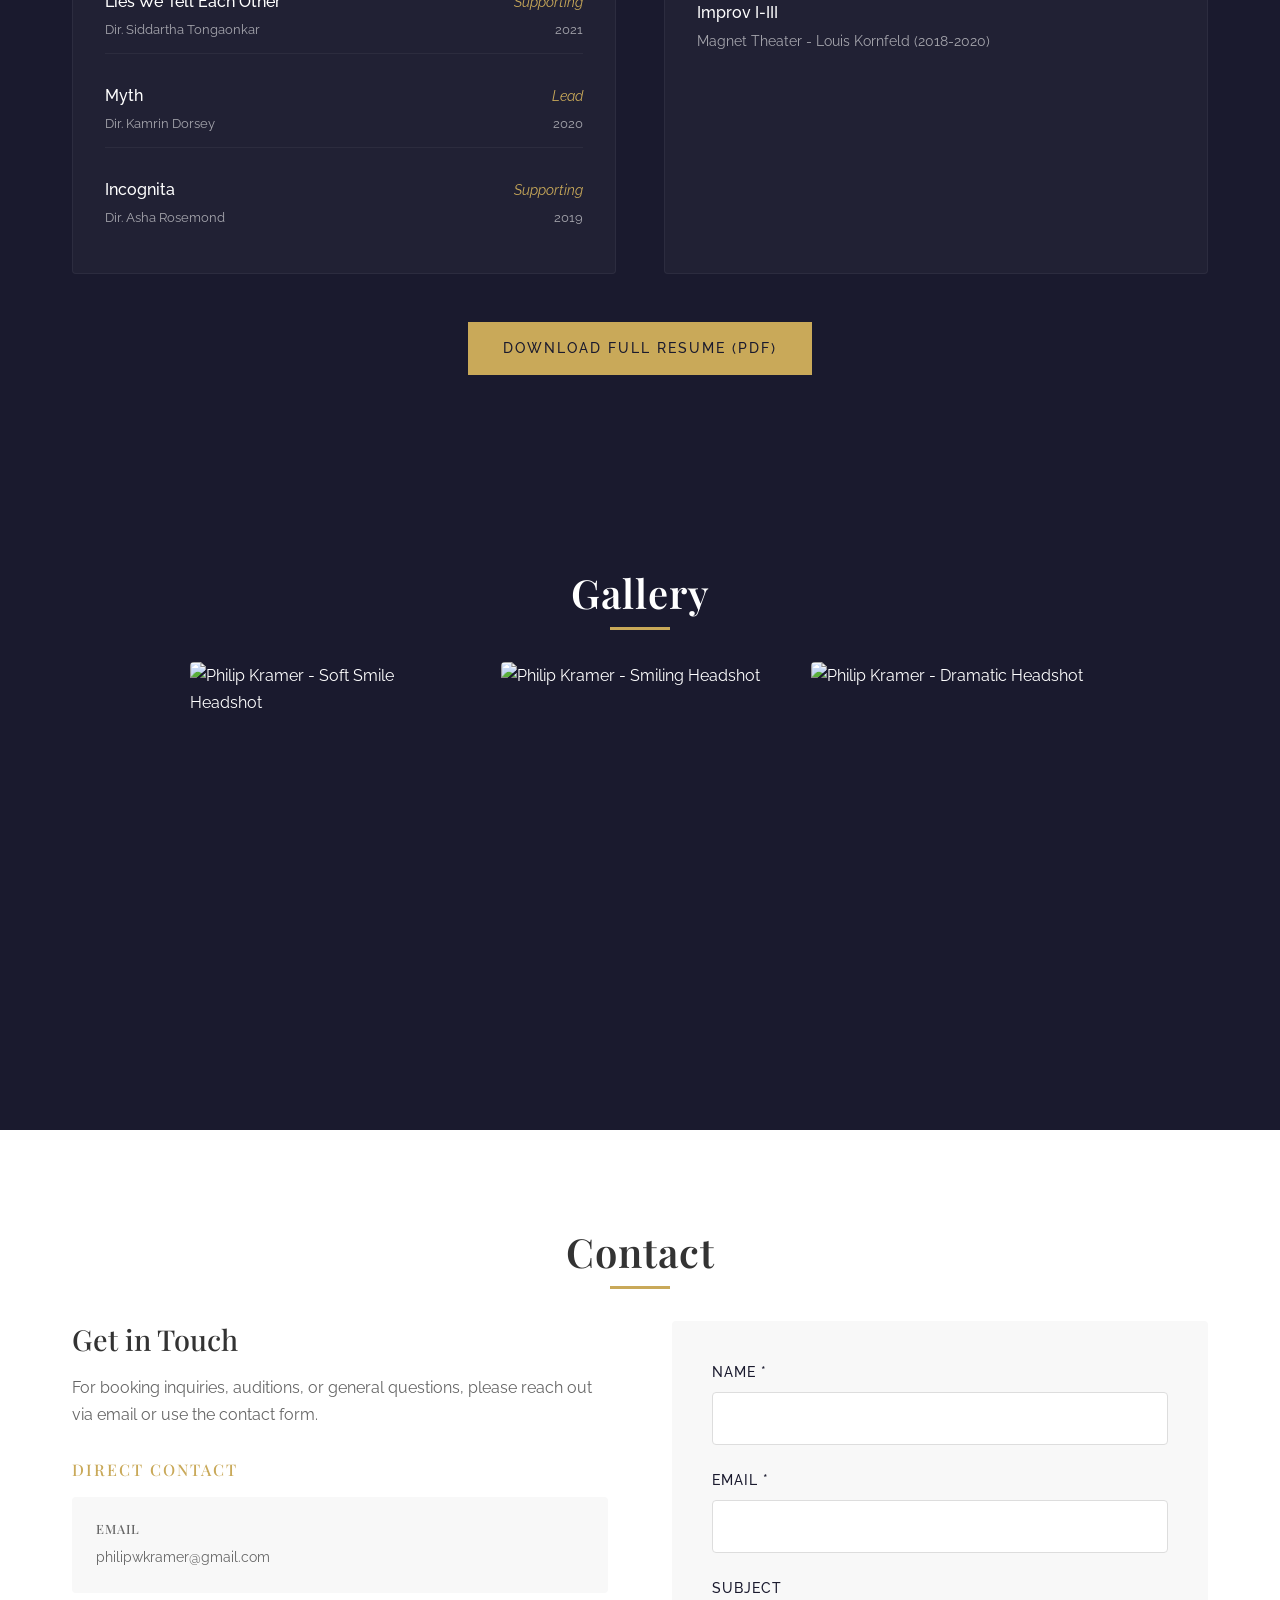
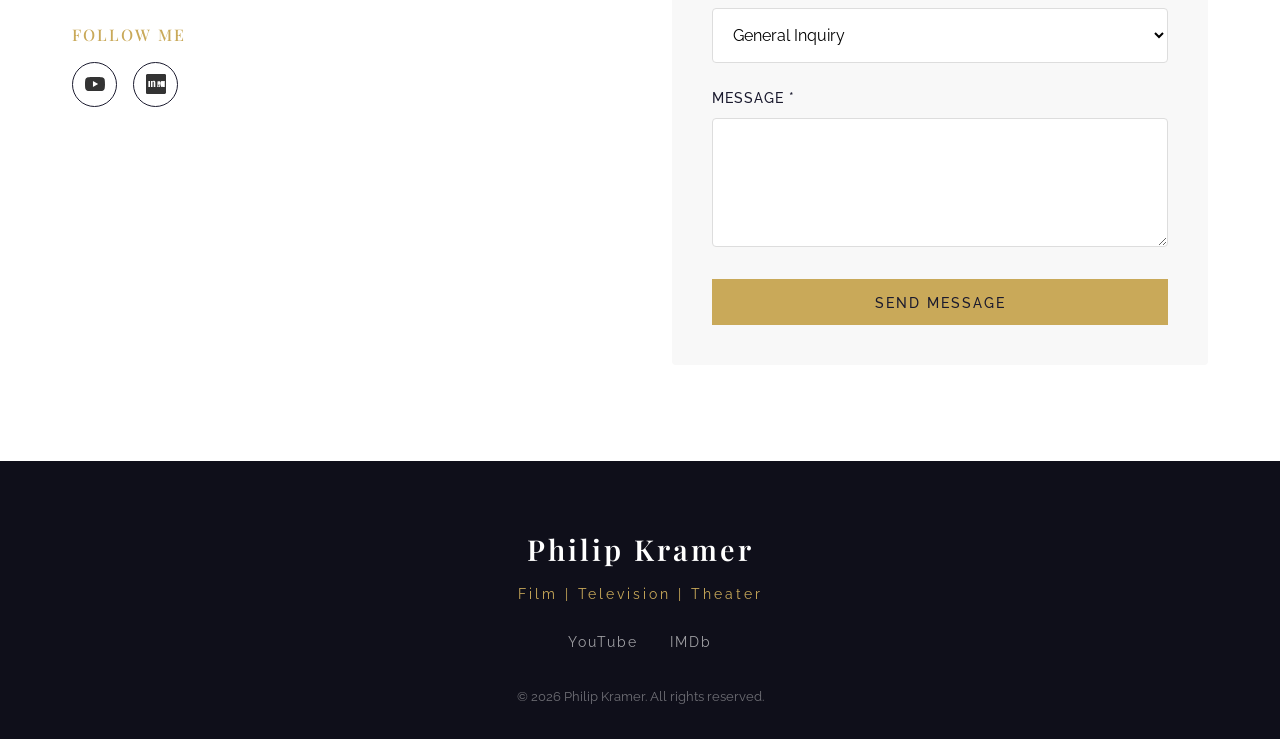
==== commit c78b14c0: "feat: Convert carousel to continuous horizontal scrolling marquee - Replace fade carousel with conti" ====
--- a/index.html
+++ b/index.html
@@ -58,12 +58,12 @@
                 </div>
             </div>
 
-            <!-- Video Carousel -->
-            <div class="video-carousel" id="video-carousel">
-                <div class="carousel-fade-left"></div>
-                <div class="carousel-fade-right"></div>
-                <div class="carousel-track">
-                    <div class="carousel-slide active">
+            <!-- Video Marquee -->
+            <div class="video-marquee" id="video-marquee">
+                <div class="marquee-fade-left"></div>
+                <div class="marquee-fade-right"></div>
+                <div class="marquee-track">
+                    <div class="marquee-item">
                         <a href="https://www.youtube.com/watch?v=mgJpOWT5vLQ" target="_blank" class="video-thumbnail-link">
                             <div class="video-thumbnail">
                                 <img src="https://img.youtube.com/vi/mgJpOWT5vLQ/maxresdefault.jpg" alt="Philip Kramer - Offboarding">
@@ -75,9 +75,9 @@
                                 </div>
                             </div>
                         </a>
-                        <p class="carousel-title">Offboarding</p>
-                    </div>
-                    <div class="carousel-slide">
+                        <p class="marquee-title">Offboarding</p>
+                    </div>
+                    <div class="marquee-item">
                         <a href="https://www.youtube.com/watch?v=Ke3KEyxDOPQ" target="_blank" class="video-thumbnail-link">
                             <div class="video-thumbnail">
                                 <img src="https://img.youtube.com/vi/Ke3KEyxDOPQ/maxresdefault.jpg" alt="Philip Kramer - Orientation">
@@ -89,9 +89,9 @@
                                 </div>
                             </div>
                         </a>
-                        <p class="carousel-title">Orientation</p>
-                    </div>
-                    <div class="carousel-slide">
+                        <p class="marquee-title">Orientation</p>
+                    </div>
+                    <div class="marquee-item">
                         <a href="https://www.youtube.com/watch?v=91tiwgNydBY" target="_blank" class="video-thumbnail-link">
                             <div class="video-thumbnail">
                                 <img src="https://img.youtube.com/vi/91tiwgNydBY/maxresdefault.jpg" alt="Philip Kramer - Morning Shift">
@@ -103,9 +103,9 @@
                                 </div>
                             </div>
                         </a>
-                        <p class="carousel-title">Morning Shift</p>
-                    </div>
-                    <div class="carousel-slide">
+                        <p class="marquee-title">Morning Shift</p>
+                    </div>
+                    <div class="marquee-item">
                         <a href="https://www.youtube.com/watch?v=uA_zSVSahZM&t=5" target="_blank" class="video-thumbnail-link">
                             <div class="video-thumbnail">
                                 <img src="https://img.youtube.com/vi/uA_zSVSahZM/maxresdefault.jpg" alt="Philip Kramer - Missing">
@@ -117,14 +117,8 @@
                                 </div>
                             </div>
                         </a>
-                        <p class="carousel-title">Missing</p>
-                    </div>
-                </div>
-                <div class="carousel-dots">
-                    <button class="carousel-dot active" data-index="0" aria-label="Video 1"></button>
-                    <button class="carousel-dot" data-index="1" aria-label="Video 2"></button>
-                    <button class="carousel-dot" data-index="2" aria-label="Video 3"></button>
-                    <button class="carousel-dot" data-index="3" aria-label="Video 4"></button>
+                        <p class="marquee-title">Missing</p>
+                    </div>
                 </div>
             </div>
         </div>
--- a/css/styles.css
+++ b/css/styles.css
@@ -751,116 +751,84 @@
     text-align: center;
 }
 
-/* ===== VIDEO CAROUSEL ===== */
-.video-carousel {
-    max-width: 630px;
-    margin: 3rem auto 0;
-    position: relative;
-}
-
-.carousel-track {
+/* ===== VIDEO MARQUEE ===== */
+.video-marquee {
+    margin: 3rem 0 0;
     position: relative;
     overflow: hidden;
+    width: 100%;
+}
+
+.marquee-track {
+    display: flex;
+    gap: 1.5rem;
+    animation: marquee-scroll 30s linear infinite;
+    width: max-content;
+}
+
+.marquee-track:hover {
+    animation-play-state: paused;
+}
+
+@keyframes marquee-scroll {
+    0% {
+        transform: translateX(0);
+    }
+    100% {
+        transform: translateX(-50%);
+    }
+}
+
+.marquee-item {
+    flex-shrink: 0;
+    width: 280px;
+}
+
+.marquee-item .video-thumbnail {
     border-radius: 4px;
-    aspect-ratio: 16/9;
-}
-
-.carousel-slide {
-    position: absolute;
-    top: 0;
-    left: 0;
-    width: 100%;
-    opacity: 0;
-    transition: opacity 1s ease-in-out;
-    z-index: 0;
-}
-
-.carousel-slide.active {
-    opacity: 1;
-    z-index: 1;
-}
-
-.carousel-title {
+    overflow: hidden;
+    box-shadow: var(--shadow);
+}
+
+.marquee-item .video-thumbnail img {
+    width: 100%;
+    height: auto;
+    display: block;
+    transition: transform 0.3s ease;
+}
+
+.marquee-item .video-thumbnail:hover img {
+    transform: scale(1.02);
+}
+
+.marquee-title {
     text-align: center;
     font-family: var(--font-body);
-    font-size: 0.9rem;
+    font-size: 0.85rem;
     color: var(--color-text-light);
     margin-top: 0.6rem;
     letter-spacing: 1px;
     text-transform: uppercase;
 }
 
-.carousel-fade-left,
-.carousel-fade-right {
+.marquee-fade-left,
+.marquee-fade-right {
     position: absolute;
     top: 0;
     bottom: 0;
-    width: 60px;
+    width: 80px;
     z-index: 2;
     pointer-events: none;
 }
 
-.carousel-fade-left {
+.marquee-fade-left {
     left: 0;
-    background: linear-gradient(to right, rgba(255,255,255,0.9), transparent);
-}
-
-.carousel-fade-right {
+    background: linear-gradient(to right, rgba(255,255,255,1), transparent);
+}
+
+.marquee-fade-right {
     right: 0;
-    background: linear-gradient(to left, rgba(255,255,255,0.9), transparent);
-}
-
-.carousel-btn {
-    position: absolute;
-    top: 50%;
-    transform: translateY(-50%);
-    background: rgba(0, 0, 0, 0.5);
-    color: white;
-    border: none;
-    width: 40px;
-    height: 40px;
-    font-size: 1.5rem;
-    cursor: pointer;
-    border-radius: 50%;
-    display: flex;
-    align-items: center;
-    justify-content: center;
-    transition: background 0.3s ease;
-    z-index: 3;
-}
-
-.carousel-btn:hover {
-    background: rgba(0, 0, 0, 0.85);
-}
-
-.carousel-prev {
-    left: 8px;
-}
-
-.carousel-next {
-    right: 8px;
-}
-
-.carousel-dots {
-    display: flex;
-    justify-content: center;
-    gap: 10px;
-    margin-top: 1.2rem;
-}
-
-.carousel-dot {
-    width: 10px;
-    height: 10px;
-    border-radius: 50%;
-    border: 2px solid var(--color-accent);
-    background: transparent;
-    cursor: pointer;
-    transition: background 0.3s ease;
-    padding: 0;
-}
-
-.carousel-dot.active {
-    background: var(--color-accent);
+    background: linear-gradient(to left, rgba(255,255,255,1), transparent);
 }
 
 /* ===== GALLERY SECTION ===== */
